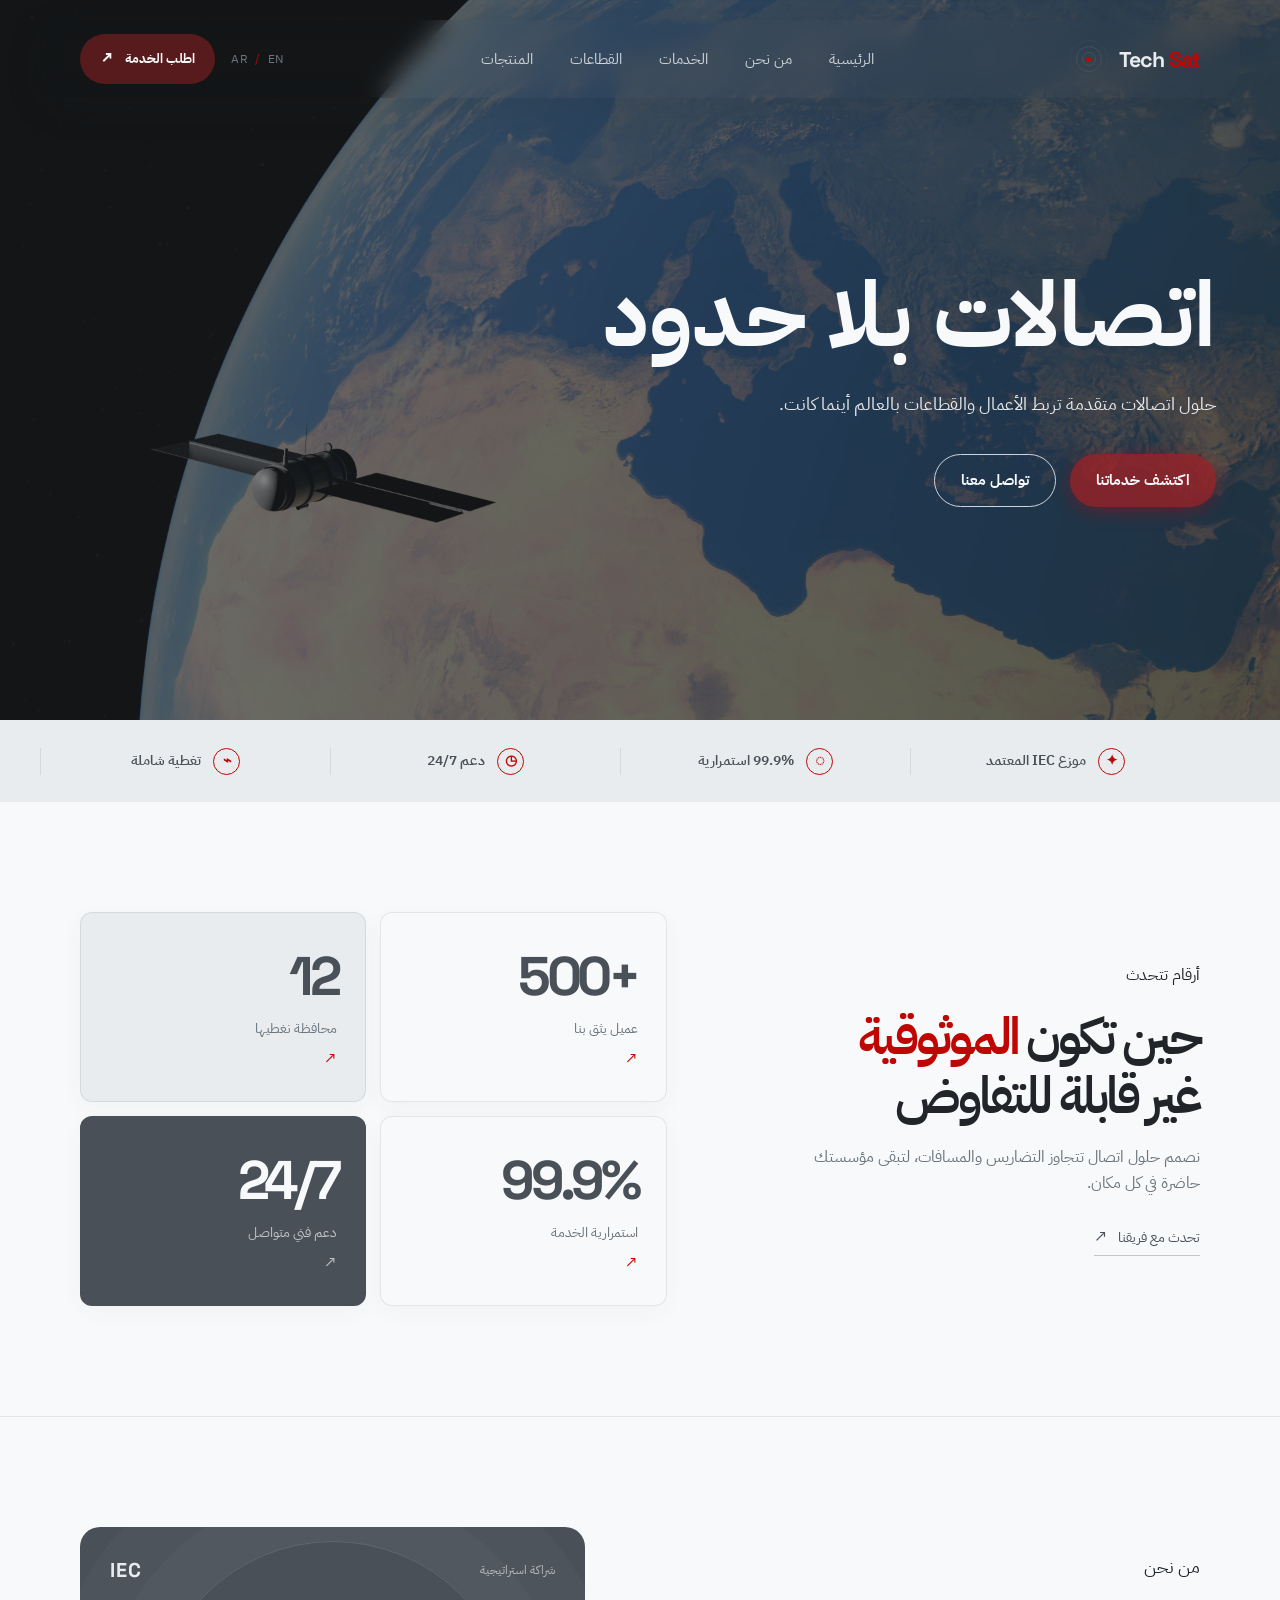
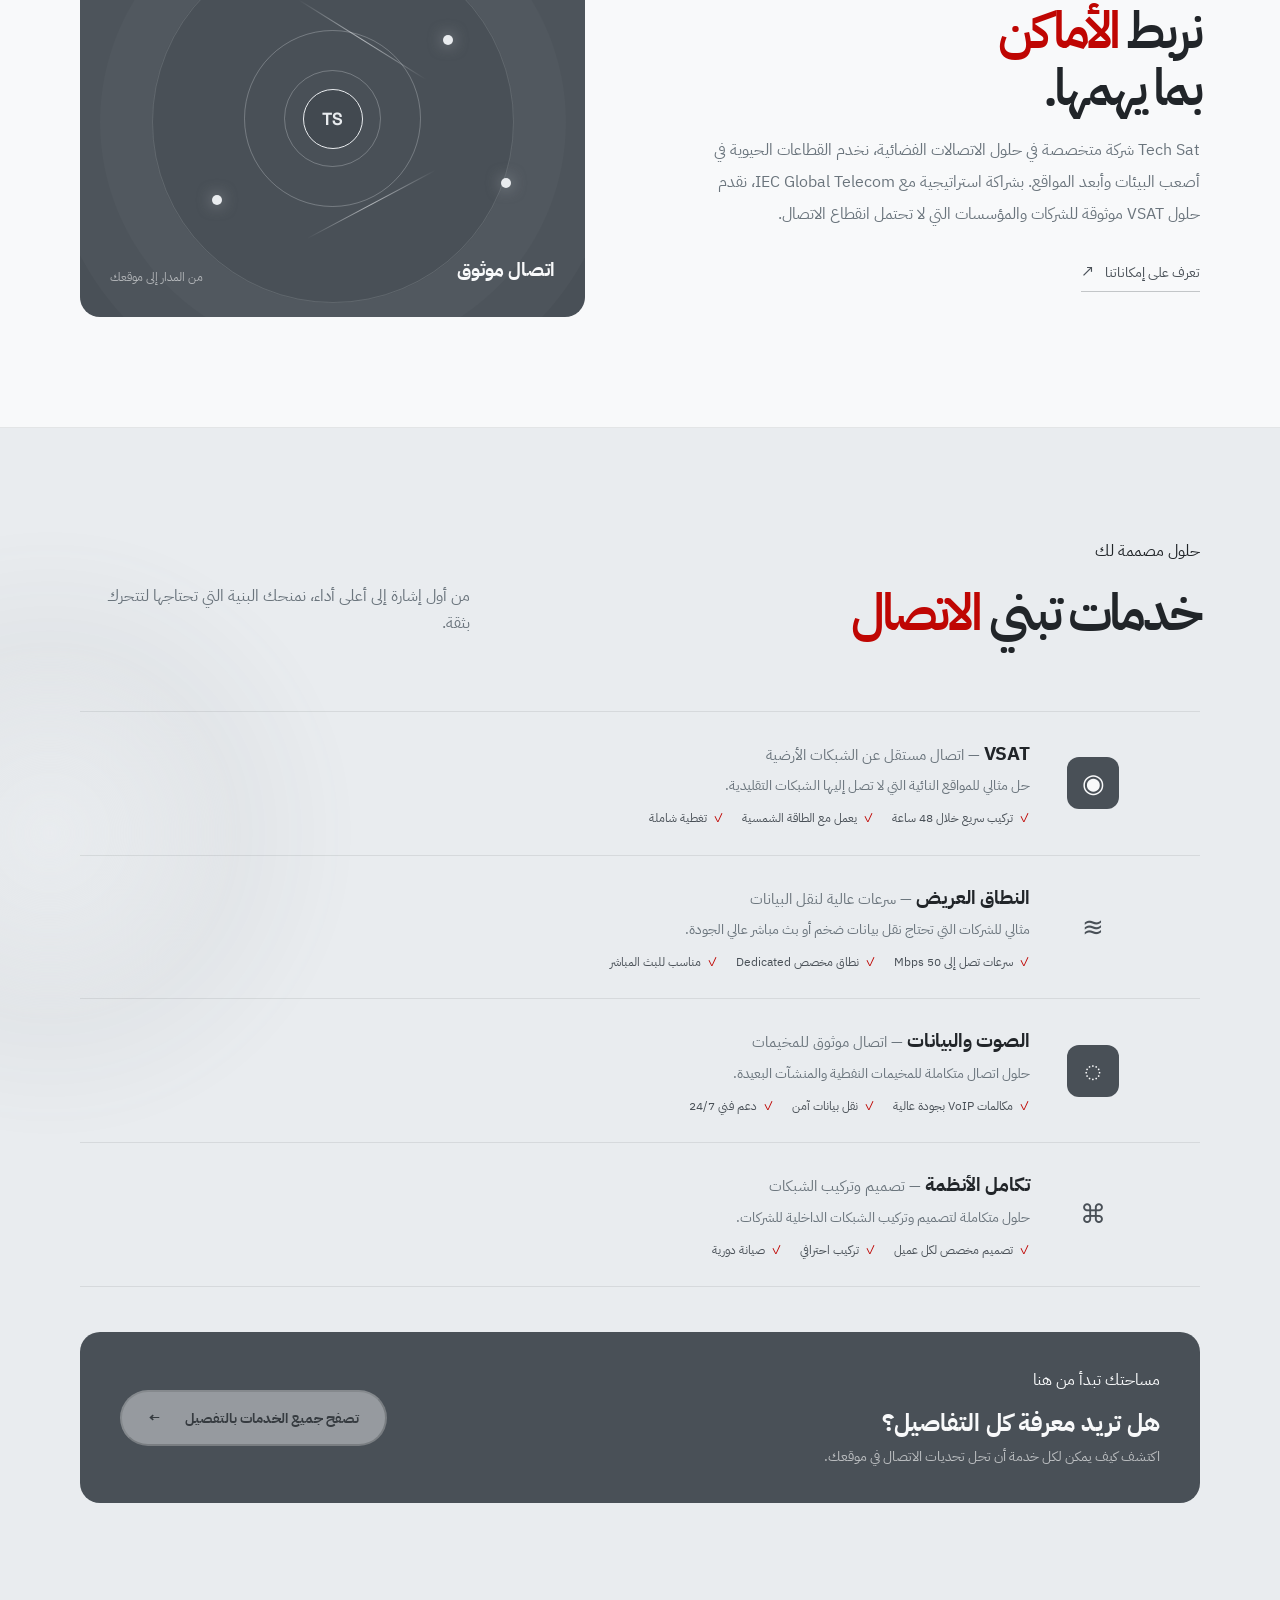
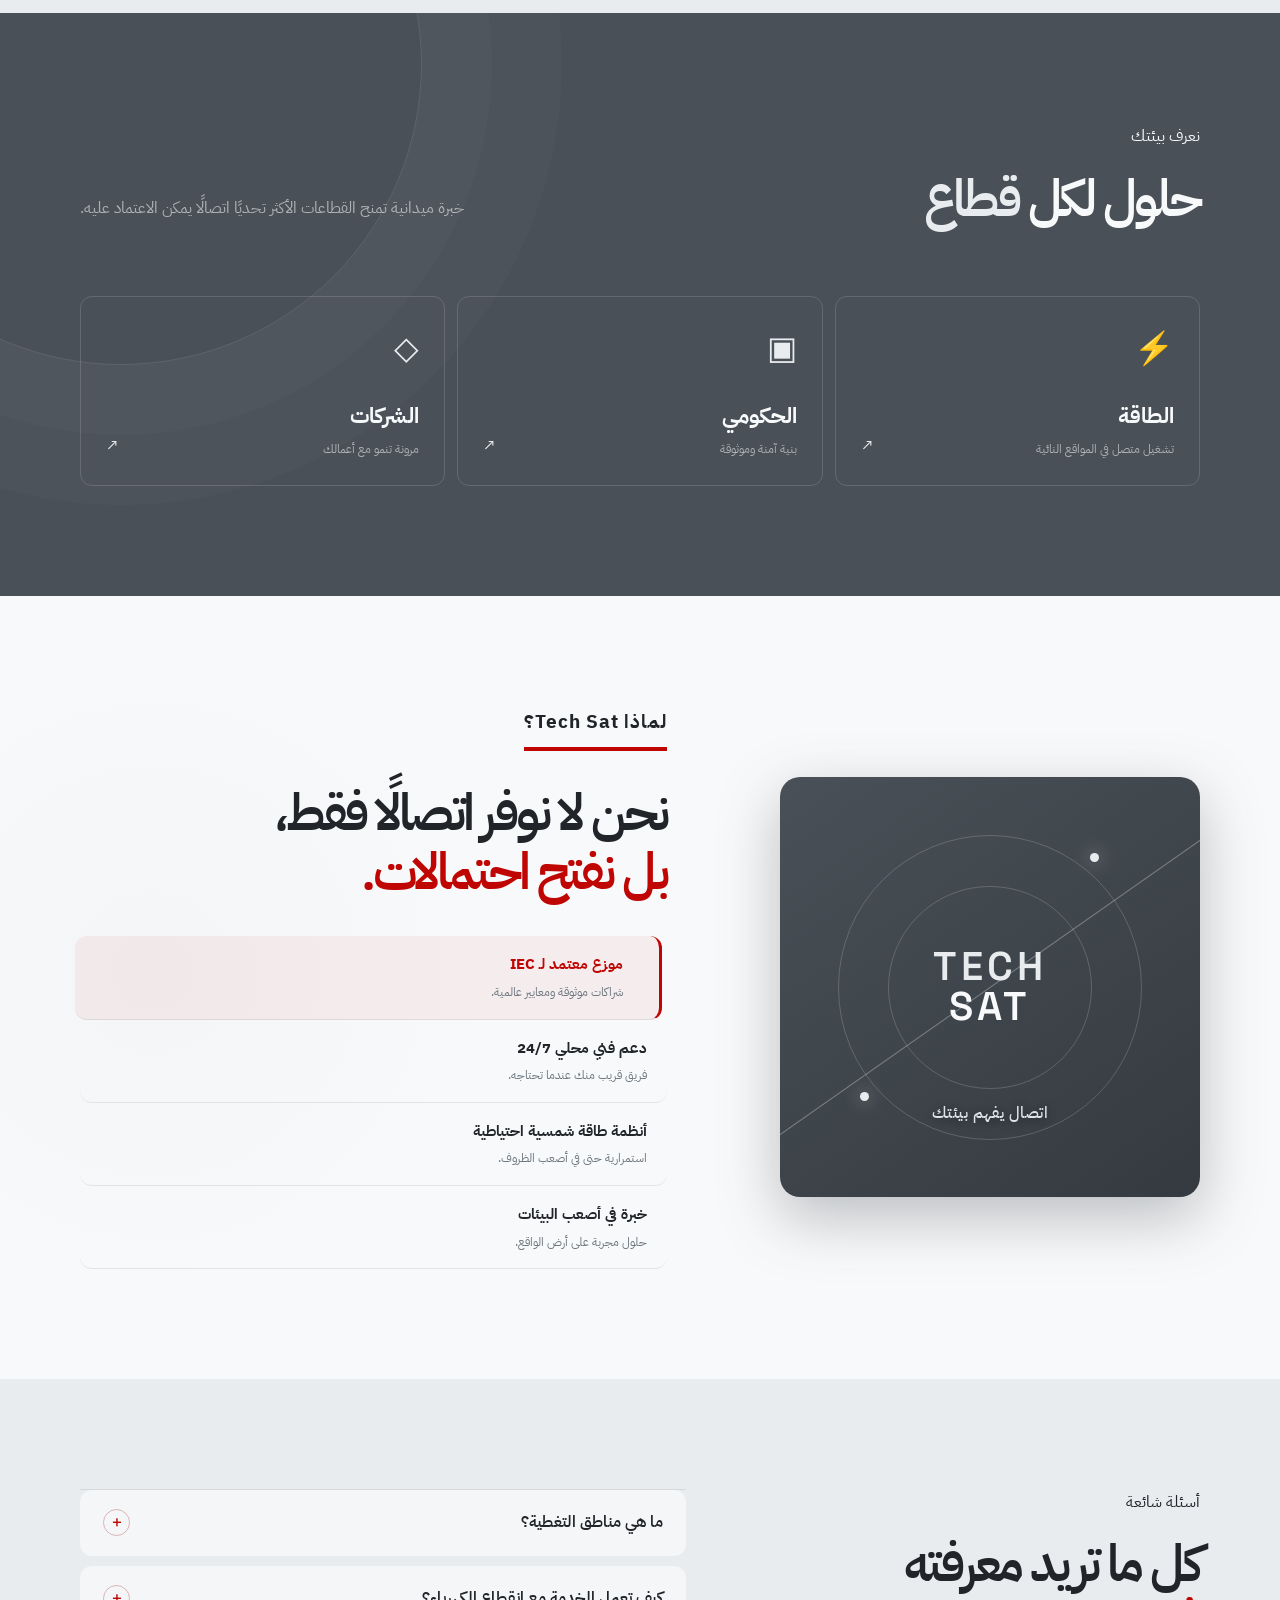
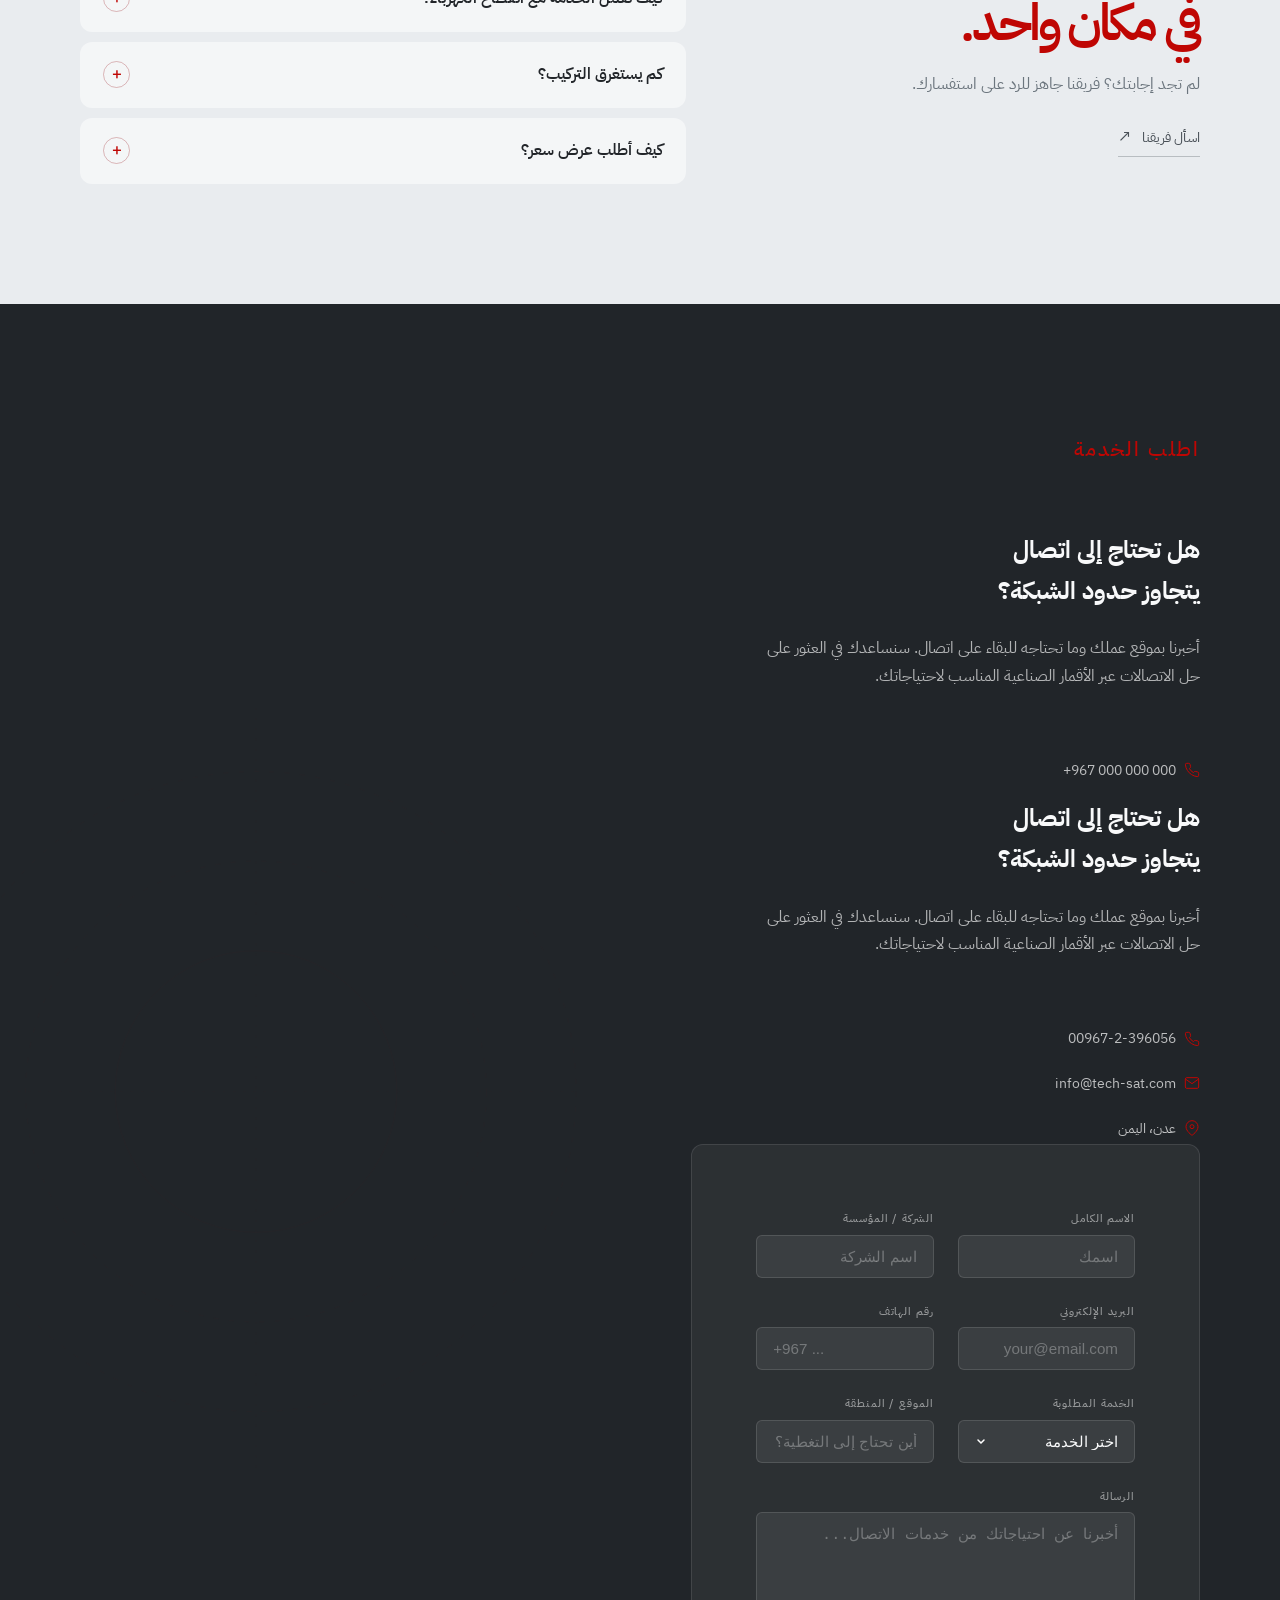
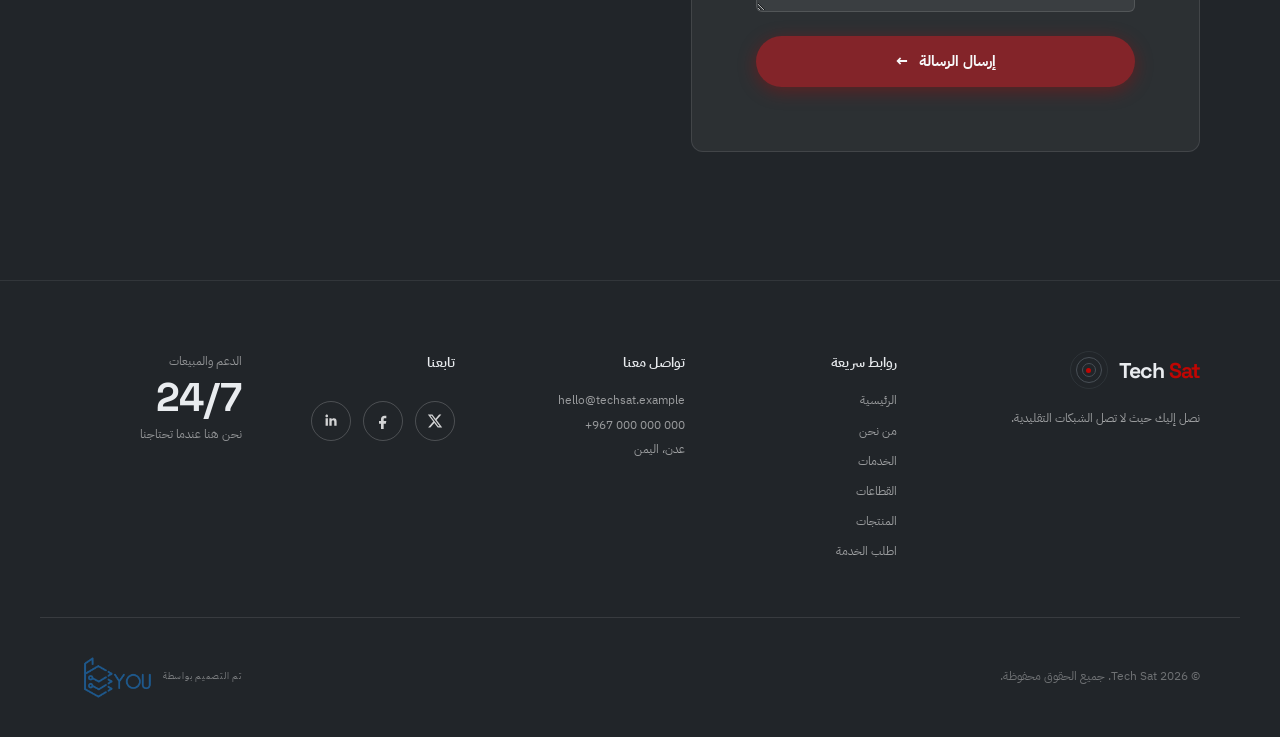
==== index.html @ 28dfdccf "minor edit" ====
<!DOCTYPE html>
<html lang="ar" dir="rtl">

<head>
    <meta charset="UTF-8">
    <meta name="viewport" content="width=device-width, initial-scale=1.0">

    <meta name="description" content="Tech Sat - حلول VSAT والاتصالات الفضائية للقطاعات الحيوية والمواقع النائية.">

    <title>Tech Sat | اتصالات بلا حدود</title>

    <link rel="stylesheet" href="tech-sat.css">
    <link rel="stylesheet" href="header.css">
    <link rel="stylesheet" href="footer.css">
    <link rel="stylesheet" href="tech-sat-responsive.css">
    
</head>

<body>

    <div class="site-grid" aria-hidden="true"></div>

    <!-- ==================== HEADER ==================== -->
    <header class="site-header" id="site-header">
        <nav class="navbar container" aria-label="التنقل الرئيسي">

            <a class="brand" href="#hero" aria-label="Tech Sat - الرئيسية">
                <span class="brand-mark" aria-hidden="true">
                    <span></span>
                    <span></span>
                    <span></span>
                </span>

                <span class="brand-name">
                    Tech <b>Sat</b>
                </span>
            </a>

            <button class="menu-toggle" type="button" aria-label="فتح القائمة" aria-expanded="false"
                aria-controls="main-menu">
                <span></span>
                <span></span>
                <span></span>
            </button>

            <ul class="nav-links" id="main-menu">
                <li>
                    <a class="nav-link active" href="#hero">
                        الرئيسية
                    </a>
                </li>

                <li>
                    <a class="nav-link" href="#about">
                        من نحن
                    </a>
                </li>

<li class="nav-dropdown">
    <button class="nav-link dropdown-toggle">
        الخدمات
    </button>

                    <div class="dropdown-menu">
                        <a href="./services/vsat.html">
                            <div><strong>VSAT</strong></div>
                        </a>
                        <a href="./services/broadband.html">
                            <div><strong>النطاق العريض</strong></div>
                        </a>
                        <a href="./services/voice-data.html">
                            <div><strong>الصوت والبيانات</strong></div>
                        </a>
                        <a href="./services/integration.html">
                            <div><strong>تكامل الأنظمة</strong></div>
                        </a>
                    </div>
                </li>

                <li class="nav-dropdown">
                    <button class="nav-link dropdown-toggle">
                        القطاعات

                    </button>

                    <div class="dropdown-menu">

                        <a href="./industry/energy.html">

                            <div>
                                <strong>الطاقة</strong>

                            </div>
                        </a>

                        <a href="./industry/government.html">

                            <div>
                                <strong>الحكومة</strong>

                            </div>
                        </a>

                        <a href="./industry/corporate.html">

                            <div>
                                <strong>الشركات</strong>

                            </div>
                        </a>

                    </div>

                <li class="nav-dropdown">
                    <button class="nav-link dropdown-toggle">
                        المنتجات

                    </button>

                    <div class="dropdown-menu">

                        <a href=".//Products/PR1.html">

                            <div>
                                <strong>Comtech CDM-625A</strong>

                            </div>
                        </a>

                        <a href=".//Products/PR2.html">

                            <div>
                                <strong>iDirect iQ 200</strong>

                            </div>
                        </a>

                        <a href=".//Products/PR3.html">

                            <div>
                                <strong>Newtec MDM2510</strong>

                            </div>
                        </a>

                    </div>
                </li>

                


            </ul>

            <div class="nav-actions">
                <button class="language-switch" type="button" aria-label="تبديل اللغة">
                    AR <span>/</span> EN
                </button>

                <a class="header-cta" href="#contact">
                    اطلب الخدمة
                    <span aria-hidden="true">↗</span>
                </a>
            </div>

        </nav>
    </header>

    <main>

        <!-- ==================== HERO ==================== -->
        <section class="hero" id="hero">

            <img src="./images/pexels-zelch-30596313.jpg" alt="Tech Sat satellite communication"
                class="hero-background">

            <div class="hero-overlay"></div>

            <div class="hero-content container">
                <div class="hero-copy reveal">

                    <h1>
                        اتصالات بلا حدود
                    </h1>

                    <p>
                        حلول اتصالات متقدمة تربط الأعمال والقطاعات
                        بالعالم أينما كانت.
                    </p>

                    <div class="hero-actions">
                        <a href="#services" class="btn btn-primary">
                            اكتشف خدماتنا
                        </a>

                        <a href="#contact" class="btn btn-secondary">
                            تواصل معنا
                        </a>
                    </div>

            </div>

        </section>

        <!-- ==================== TRUST BAR ==================== -->
        <section class="trust-bar" aria-label="مميزات Tech Sat">
            <div class="container trust-items">

                <div class="trust-track">

                    <div class="trust-item">
                        <span class="trust-icon">✦</span>
                        <span>موزع IEC المعتمد</span>
                    </div>

                    <div class="trust-item">
                        <span class="trust-icon">◌</span>
                        <span>99.9% استمرارية</span>
                    </div>

                    <div class="trust-item">
                        <span class="trust-icon">◷</span>
                        <span>دعم 24/7</span>
                    </div>

                    <div class="trust-item">
                        <span class="trust-icon">⌁</span>
                        <span>تغطية شاملة</span>
                    </div>

                    <!-- Duplicated items for the scrolling track -->
                    <div class="trust-item" aria-hidden="true">
                        <span class="trust-icon">✦</span>
                        <span>موزع IEC المعتمد</span>
                    </div>

                    <div class="trust-item" aria-hidden="true">
                        <span class="trust-icon">◌</span>
                        <span>99.9% استمرارية</span>
                    </div>

                    <div class="trust-item" aria-hidden="true">
                        <span class="trust-icon">◷</span>
                        <span>دعم 24/7</span>
                    </div>

                    <div class="trust-item" aria-hidden="true">
                        <span class="trust-icon">⌁</span>
                        <span>تغطية شاملة</span>
                    </div>

                </div>

            </div>
        </section>

        <!-- ==================== STATS ==================== -->
        <section class="stats-section section-pad">

            <div class="container stats-layout">

                <div class="section-intro reveal">

                    <div class="eyebrow dark">
                        <span class="eyebrow-line"></span>
                        أرقام تتحدث
                    </div>

                    <h2>
                        حين تكون <em>الموثوقية</em><br>
                        غير قابلة للتفاوض
                    </h2>

                    <p>
                        نصمم حلول اتصال تتجاوز التضاريس والمسافات،
                        لتبقى مؤسستك حاضرة في كل مكان.
                    </p>

                    <a class="text-link dark-link" href="#contact">
                        تحدث مع فريقنا
                        <span aria-hidden="true">↗</span>
                    </a>

                </div>

                <div class="stats-grid">

                    <div class="stat-card reveal">
                        <strong class="counter" data-value="500" data-prefix="+">
                            0
                        </strong>

                        <span>عميل يثق بنا</span>
                        <i>↗</i>
                    </div>

                    <div class="stat-card stat-accent reveal">
                        <strong class="counter" data-value="12">
                            0
                        </strong>

                        <span>محافظة نغطيها</span>
                        <i>↗</i>
                    </div>

                    <div class="stat-card reveal">
                        <strong class="counter" data-value="99.9" data-suffix="%">
                            0
                        </strong>

                        <span>استمرارية الخدمة</span>
                        <i>↗</i>
                    </div>

                    <div class="stat-card stat-dark reveal">
                        <strong class="counter" data-value="24" data-suffix="/7">
                            0
                        </strong>

                        <span>دعم فني متواصل</span>
                        <i>↗</i>
                    </div>

                </div>

            </div>

        </section>

        <!-- ==================== ABOUT ==================== -->
        <section class="about-section section-pad" id="about">
            <div class="container about-layout">

                <div class="about-copy reveal">

                    <div class="eyebrow dark">
                        <span class="eyebrow-line"></span>
                        من نحن
                    </div>

                    <h2>
                        نربط <em>الأماكن</em><br>
                        بما يهمها.
                    </h2>

                    <p>
                        Tech Sat شركة متخصصة في حلول الاتصالات الفضائية،
                        نخدم القطاعات الحيوية في أصعب البيئات وأبعد المواقع.
                        بشراكة استراتيجية مع IEC Global Telecom،
                        نقدم حلول VSAT موثوقة للشركات والمؤسسات
                        التي لا تحتمل انقطاع الاتصال.
                    </p>

                    <a class="text-link dark-link" href="#contact">
                        تعرف على إمكاناتنا
                        <span aria-hidden="true">↗</span>
                    </a>

                </div>

                <div class="about-card reveal">

                    <div class="about-card-top">
                        <span class="about-card-label">
                            شراكة استراتيجية
                        </span>

                        <span class="about-card-mark">
                            IEC
                        </span>
                    </div>

                    <div class="about-network">

                        <span class="about-point point-one"></span>
                        <span class="about-point point-two"></span>
                        <span class="about-point point-three"></span>

                        <span class="about-line line-one"></span>
                        <span class="about-line line-two"></span>

                        <div class="about-center">
                            TS
                        </div>

                    </div>

                    <div class="about-card-bottom">
                        <strong>اتصال موثوق</strong>
                        <span>من المدار إلى موقعك</span>
                    </div>

                </div>

            </div>
        </section>

        <!-- ==================== SERVICES ==================== -->
        <section class="services-section section-pad" id="services">
            <div class="container">

                <div class="section-heading reveal">

                    <div>
                        <div class="eyebrow dark">
                            <span class="eyebrow-line"></span>
                            حلول مصممة لك
                        </div>

                        <h2>
                            خدمات تبني <em>الاتصال</em>
                        </h2>
                    </div>

                    <p>
                        من أول إشارة إلى أعلى أداء،
                        نمنحك البنية التي تحتاجها لتتحرك بثقة.
                    </p>

                </div>

                <div class="services-list">

                    <!-- Service 01 -->
                    <a class="service-row reveal" href="./services/vsat.html">
                        <div class="service-number"></div>
                        <div class="service-icon">◉</div>
                        <div class="service-content">
                            <h3>
                                VSAT
                                <span>— اتصال مستقل عن الشبكات الأرضية</span>
                            </h3>
                            <p>حل مثالي للمواقع النائية التي لا تصل إليها الشبكات التقليدية.</p>
                            <ul>
                                <li>تركيب سريع خلال 48 ساعة</li>
                                <li>يعمل مع الطاقة الشمسية</li>
                                <li>تغطية شاملة</li>
                            </ul>
                        </div>
                    </a>

                    <!-- Service 02 -->
                    <a class="service-row reveal" href="./services/broadband.html">
                        <div class="service-number"></div>
                        <div class="service-icon icon-light">≋</div>
                        <div class="service-content">
                            <h3>
                                النطاق العريض
                                <span>— سرعات عالية لنقل البيانات</span>
                            </h3>
                            <p>مثالي للشركات التي تحتاج نقل بيانات ضخم أو بث مباشر عالي الجودة.</p>
                            <ul>
                                <li>سرعات تصل إلى 50 Mbps</li>
                                <li>نطاق مخصص Dedicated</li>
                                <li>مناسب للبث المباشر</li>
                            </ul>
                        </div>
                    </a>

                    <!-- Service 03 -->
                    <a class="service-row reveal" href="./services/voice-data.html">
                        <div class="service-number"></div>
                        <div class="service-icon">◌</div>
                        <div class="service-content">
                            <h3>
                                الصوت والبيانات
                                <span>— اتصال موثوق للمخيمات</span>
                            </h3>
                            <p>حلول اتصال متكاملة للمخيمات النفطية والمنشآت البعيدة.</p>
                            <ul>
                                <li>مكالمات VoIP بجودة عالية</li>
                                <li>نقل بيانات آمن</li>
                                <li>دعم فني 24/7</li>
                            </ul>
                        </div>
                    </a>

                    <!-- Service 04 -->
                    <a class="service-row reveal" href="./services/integration.html">
                        <div class="service-number"></div>
                        <div class="service-icon icon-light">⌘</div>
                        <div class="service-content">
                            <h3>
                                تكامل الأنظمة
                                <span>— تصميم وتركيب الشبكات</span>
                            </h3>
                            <p>حلول متكاملة لتصميم وتركيب الشبكات الداخلية للشركات.</p>
                            <ul>
                                <li>تصميم مخصص لكل عميل</li>
                                <li>تركيب احترافي</li>
                                <li>صيانة دورية</li>
                            </ul>
                        </div>
                    </a>

                </div>

                <div class="services-cta reveal">

                    <div>
                        <span class="eyebrow">
                            مساحتك تبدأ من هنا
                        </span>

                        <h3>
                            هل تريد معرفة كل التفاصيل؟
                        </h3>

                        <p>
                            اكتشف كيف يمكن لكل خدمة أن تحل
                            تحديات الاتصال في موقعك.
                        </p>
                    </div>

                    <button class="button button-light is-disabled" type="button" disabled>
                        تصفح جميع الخدمات بالتفصيل
                        <span>←</span>
                    </button>

                </div>

            </div>
        </section>

        <!-- ==================== INDUSTRIES ==================== -->
        <section class="industries-section section-pad" id="industries">
            <div class="container">

                <div class="section-heading light-heading reveal">

                    <div>
                        <div class="eyebrow">
                            <span class="eyebrow-line"></span>
                            نعرف بيئتك
                        </div>

                        <h2>
                            حلول لكل <em>قطاع</em>
                        </h2>
                    </div>

                    <p>
                        خبرة ميدانية تمنح القطاعات الأكثر تحديًا
                        اتصالًا يمكن الاعتماد عليه.
                    </p>

                </div>

                <div class="industry-grid">

                    <a class="industry-card reveal" href=".//industry/energy.html">
                        <span class="industry-symbol">⚡</span>
                        <strong>الطاقة</strong>
                        <small>تشغيل متصل في المواقع النائية</small>
                        <i>↗</i>
                    </a>

                    <a class="industry-card reveal" href=".//industry/government.html">
                        <span class="industry-symbol">▣</span>
                        <strong>الحكومي</strong>
                        <small>بنية آمنة وموثوقة</small>
                        <i>↗</i>
                    </a>

                    <a class="industry-card reveal" href=".//industry/corporate.html">
                        <span class="industry-symbol">◇</span>
                        <strong>الشركات</strong>
                        <small>مرونة تنمو مع أعمالك</small>
                        <i>↗</i>
                    </a>

                </div>

            </div>
        </section>

        <!-- ==================== WHY TECH SAT ==================== -->
        <section class="why-section section-pad">

            <div class="container why-layout">

                <div class="why-visual reveal">

                    <div class="why-signal"></div>

                    <span class="why-display">
                        TECH<br>
                        <b>SAT</b>
                    </span>

                    <small class="why-display-caption">
                        اتصال يفهم بيئتك
                    </small>

                    <i class="why-orbit-node node-one"></i>
                    <i class="why-orbit-node node-two"></i>

                </div>

                <div class="why-copy reveal">

                    <div class="eyebrow dark why-eyebrow">
                        <span class="eyebrow-line"></span>
                        لماذا Tech Sat؟
                    </div>

                    <h2>
                        نحن لا نوفر اتصالًا فقط،
                        <br>
                        <em>بل نفتح احتمالات.</em>
                    </h2>

                    <div class="why-list">

                        <div class="why-point is-selected" role="button" tabindex="0"
                            data-why-title="IEC Global Telecom" data-why-caption="شراكة ترفع معيار الاعتمادية">
                            <b></b>

                            <p>
                                <strong>موزع معتمد لـ IEC</strong>
                                <span>
                                    شراكات موثوقة ومعايير عالمية.
                                </span>
                            </p>
                        </div>

                        <div class="why-point" role="button" tabindex="0" data-why-title="دعم قريب منك"
                            data-why-caption="فريق جاهز وقت الحاجة">
                            <b></b>

                            <p>
                                <strong>دعم فني محلي 24/7</strong>
                                <span>
                                    فريق قريب منك عندما تحتاجه.
                                </span>
                            </p>
                        </div>

                        <div class="why-point" role="button" tabindex="0" data-why-title="طاقة لا تنقطع"
                            data-why-caption="استمرارية حتى في أصعب الظروف">
                            <b></b>

                            <p>
                                <strong>
                                    أنظمة طاقة شمسية احتياطية
                                </strong>
                                <span>
                                    استمرارية حتى في أصعب الظروف.
                                </span>
                            </p>
                        </div>

                        <div class="why-point" role="button" tabindex="0" data-why-title="خبرة ميدانية"
                            data-why-caption="حلول مجربة على أرض الواقع">
                            <b></b>

                            <p>
                                <strong>
                                    خبرة في أصعب البيئات
                                </strong>
                                <span>
                                    حلول مجربة على أرض الواقع.
                                </span>
                            </p>
                        </div>

                    </div>

                </div>

            </div>

        </section>

        <!-- ==================== FAQ ==================== -->
        <section class="faq-section section-pad" id="faq">
            <div class="container faq-layout">

                <div class="section-intro reveal">

                    <div class="eyebrow dark">
                        <span class="eyebrow-line"></span>
                        أسئلة شائعة
                    </div>

                    <h2>
                        كل ما تريد معرفته<br>
                        <em>في مكان واحد.</em>
                    </h2>

                    <p>
                        لم تجد إجابتك؟
                        فريقنا جاهز للرد على استفسارك.
                    </p>

                    <a class="text-link dark-link" href="#contact">
                        اسأل فريقنا
                        <span>↗</span>
                    </a>

                </div>

                <div class="faq-list reveal">

                    <details open>
                        <summary>
                            ما هي مناطق التغطية؟
                            <span>+</span>
                        </summary>

                        <p>
                            نغطي جميع المناطق النائية والحرجة،
                            مع حلول مصممة حسب طبيعة موقعك واحتياجك.
                        </p>
                    </details>

                    <details>
                        <summary>
                            كيف تعمل الخدمة مع انقطاع الكهرباء؟
                            <span>+</span>
                        </summary>

                        <p>
                            نستخدم أنظمة طاقة شمسية وبطاريات احتياطية
                            لضمان استمرارية الخدمة.
                        </p>
                    </details>

                    <details>
                        <summary>
                            كم يستغرق التركيب؟
                            <span>+</span>
                        </summary>

                        <p>
                            عادة خلال 48 إلى 72 ساعة،
                            حسب طبيعة الموقع ومتطلبات التجهيز.
                        </p>
                    </details>

                    <details>
                        <summary>
                            كيف أطلب عرض سعر؟
                            <span>+</span>
                        </summary>

                        <p>
                            عبر نموذج الاتصال أو بالتواصل المباشر
                            مع فريق المبيعات والدعم.
                        </p>
                    </details>

                </div>

            </div>
        </section>

    </main>

    <!-- CTA -->

<section class="cta-section section" id="contact">
  <div class="container">
    <div class="cta-content">
      <p class="kicker">اطلب الخدمة</p>

      <h2>هل تحتاج إلى اتصال<br>يتجاوز حدود الشبكة؟</h2>

      <p>
        أخبرنا بموقع عملك وما تحتاجه للبقاء على اتصال.
        سنساعدك في العثور على حل الاتصالات عبر الأقمار الصناعية
        المناسب لاحتياجاتك.
      </p>

      <div style="margin-top: var(--space-xl);">
        <div class="footer-contact-item" style="margin-bottom: 0.75rem;">
          <svg viewBox="0 0 24 24">
            <path
              d="M22 16.92v3a2 2 0 01-2.18 2 19.79 19.79 0 01-8.63-3.07 19.5 19.5 0 01-6-6 19.79 19.79 0 01-3.07-8.67A2 2 0 014.11 2h3a2 2 0 012 1.72c.127.96.361 1.903.7 2.81a2 2 0 01-.45 2.11L8.09 9.91a16 16 0 006 6l1.27-1.27a2 2 0 012.11-.45c.907.339 1.85.573 2.81.7A2 2 0 0122 16.92z" />
          </svg>
          <span style="color: rgba(255,255,255,0.7);"> 000 000 000 967+</span>
        </div>

                <h2>هل تحتاج إلى اتصال<br>يتجاوز حدود الشبكة؟</h2>

                <p>
                    أخبرنا بموقع عملك وما تحتاجه للبقاء على اتصال.
                    سنساعدك في العثور على حل الاتصالات عبر الأقمار الصناعية
                    المناسب لاحتياجاتك.
                </p>

                <div style="margin-top: var(--space-xl);">
                    <div class="footer-contact-item" style="margin-bottom: 0.75rem;">
                        <svg viewBox="0 0 24 24">
                            <path
                                d="M22 16.92v3a2 2 0 01-2.18 2 19.79 19.79 0 01-8.63-3.07 19.5 19.5 0 01-6-6 19.79 19.79 0 01-3.07-8.67A2 2 0 014.11 2h3a2 2 0 012 1.72c.127.96.361 1.903.7 2.81a2 2 0 01-.45 2.11L8.09 9.91a16 16 0 006 6l1.27-1.27a2 2 0 012.11-.45c.907.339 1.85.573 2.81.7A2 2 0 0122 16.92z" />
                        </svg>
                        <span style="color: rgba(255,255,255,0.7);">00967-2-396056</span>
                    </div>

                    <div class="footer-contact-item" style="margin-bottom: 0.75rem;">
                        <svg viewBox="0 0 24 24">
                            <path d="M4 4h16c1.1 0 2 .9 2 2v12c0 1.1-.9 2-2 2H4c-1.1 0-2-.9-2-2V6c0-1.1.9-2 2-2z" />
                            <polyline points="22,6 12,13 2,6" />
                        </svg>
                        <span style="color: rgba(255,255,255,0.7);">info@tech-sat.com</span>
                    </div>

                    <div class="footer-contact-item">
                        <svg viewBox="0 0 24 24">
                            <path d="M21 10c0 7-9 13-9 13s-9-6-9-13a9 9 0 0118 0z" />
                            <circle cx="12" cy="10" r="3" />
                        </svg>
                        <span style="color: rgba(255,255,255,0.7);">عدن، اليمن</span>
                    </div>
                </div>
            </div>

            <div class="contact-form reveal">
                <form id="contactForm" action="#" method="POST" novalidate>
                    <div class="form-grid">

                        <div class="form-group">
                            <label for="contact-name">الاسم الكامل</label>
                            <input type="text" id="contact-name" name="name" placeholder="اسمك" required>
                        </div>

                        <div class="form-group">
                            <label for="contact-company">الشركة / المؤسسة</label>
                            <input type="text" id="contact-company" name="company" placeholder="اسم الشركة">
                        </div>

                        <div class="form-group">
                            <label for="contact-email">البريد الإلكتروني</label>
                            <input type="email" id="contact-email" name="email" placeholder="your@email.com" required>
                        </div>

                        <div class="form-group">
                            <label for="contact-phone">رقم الهاتف</label>
                            <input type="tel" id="contact-phone" name="phone" placeholder="+967 ...">
                        </div>

                        <div class="form-group">
                            <label for="contact-service">الخدمة المطلوبة</label>
                            <select id="contact-service" name="service">
                                <option value="" disabled selected>اختر الخدمة</option>
                                <option value="vsat">إنترنت VSAT عريض النطاق</option>
                                <option value="bgan">BGAN / محطة طرفية محمولة</option>
                                <option value="voice">اتصالات صوتية / هاتف عبر الأقمار الصناعية</option>
                                <option value="tracking">التتبع والبيانات / إنترنت الأشياء (IoT)</option>
                                <option value="remote">الاتصال بالمناطق النائية</option>
                                <option value="other">أخرى / لست متأكدًا</option>
                            </select>
                        </div>

                        <div class="form-group">
                            <label for="contact-location">الموقع / المنطقة</label>
                            <input type="text" id="contact-location" name="location"
                                placeholder="أين تحتاج إلى التغطية؟">
                        </div>

                        <div class="form-group full-width">
                            <label for="contact-message">الرسالة</label>
                            <textarea id="contact-message" name="message" rows="4"
                                placeholder="أخبرنا عن احتياجاتك من خدمات الاتصال..."></textarea>
                        </div>

                        <!-- حقل مخفي لمكافحة الرسائل المزعجة -->
                        <div class="form-honey" aria-hidden="true">
                            <label for="contact-website">الموقع الإلكتروني</label>
                            <input type="text" id="contact-website" name="website" tabindex="-1" autocomplete="off">
                        </div>

                    </div>

                    <div class="form-submit">
                        <button type="submit" class="btn btn-primary">
                            إرسال الرسالة <span>←</span>
                        </button>
                    </div>
                </form>
            </div>
        </div>

        <!-- زخرفة الخلفية -->
        <svg class="cta-bg-decoration" viewBox="0 0 600 800" xmlns="http://www.w3.org/2000/svg" aria-hidden="true">

            <circle cx="300" cy="400" r="250" fill="none" stroke="#BF0603" stroke-width="0.5" stroke-dasharray="4 8" />

            <circle cx="300" cy="400" r="180" fill="none" stroke="#BF0603" stroke-width="0.5" stroke-dasharray="4 8" />

            <circle cx="300" cy="400" r="110" fill="none" stroke="#BF0603" stroke-width="0.5" />

            <line x1="300" y1="100" x2="300" y2="700" stroke="#BF0603" stroke-width="0.3" stroke-dasharray="2 6" />

            <line x1="50" y1="400" x2="550" y2="400" stroke="#BF0603" stroke-width="0.3" stroke-dasharray="2 6" />
        </svg>
    </section>

    <!--FOOTER-->
    <footer class="site-footer">

        <div class="container footer-grid">

            <div class="footer-brand">

                <a class="brand" href="../index.html">

                    <span class="brand-mark" aria-hidden="true">
                        <span></span>
                        <span></span>
                        <span></span>
                    </span>

                    <span class="brand-name">
                        Tech <b>Sat</b>
                    </span>

                </a>

                <p>
                    نصل إليك حيث لا تصل الشبكات التقليدية.
                </p>

            </div>

            <div>
                <h3>روابط سريعة</h3>

                <ul>
                    <li>
                        <a href="index.html#hero">الرئيسية</a>
                    </li>
                    <li>
                        <a href="index.html#about">من نحن</a>
                    </li>
                    <li>
                        <a href="index.html#services">الخدمات</a>
                    </li>
                    <li>
                        <a href="index.html#industries">القطاعات</a>
                    </li>
                    <li>
                        <a href="index.html#products">المنتجات</a>
                    </li>
                    <li>
                        <a href="index.html#contact">اطلب الخدمة</a>
                    </li>
                </ul>
            </div>

            <div>
                <h3>تواصل معنا</h3>

                <p>hello@techsat.example</p>

                <p dir="ltr">
                    +967 000 000 000
                </p>

                <p>
                   عدن، اليمن
                </p>
            </div>

             <!-- Social Media -->
                <div class="soical-icons">

                    <h3>
                        تابعنا
                    </h3>

                    <div class="social-icons">
                            <a href="#" class="social-icon">
                                <svg viewBox="0 0 24 24" aria-hidden="true">
                                     <path d="M18.244 2.25h3.308l-7.227 8.26 8.502 11.24h-6.657l-5.214-6.817-5.964 6.817H1.684l7.73-8.835L1.254 2.25H8.08l4.713 6.231L18.244 2.25Zm-1.161 17.52h1.833L7.084 4.126H5.117L17.083 19.77Z"/>
                                 </svg>
                            </a>

                            <a href="https://www.facebook.com/profile.php?id=100064730084237" class="social-icon">
                                <svg viewBox="0 0 24 24" aria-hidden="true">
                                    <path d="M14 8h3V4h-3c-2.8 0-5 2.2-5 5v3H6v4h3v8h4v-8h3.2l.8-4H13V9c0-.6.4-1 1-1Z"/>
                                 </svg>
                            
                            </a>

                        
                            <a href="https://www.linkedin.com" class="social-icon" target="_blank" rel="noopener noreferrer" aria-label="LinkedIn">
                                <svg viewBox="0 0 640 640" aria-hidden="true">
                                    <path d="M196.3 512L103.4 512L103.4 212.9L196.3 212.9L196.3 512zM149.8 172.1C120.1 172.1 96 147.5 96 117.8C96 103.5 101.7 89.9 111.8 79.8C121.9 69.7 135.6 64 149.8 64C164 64 177.7 69.7 187.8 79.8C197.9 89.9 203.6 103.6 203.6 117.8C203.6 147.5 179.5 172.1 149.8 172.1zM543.9 512L451.2 512L451.2 366.4C451.2 331.7 450.5 287.2 402.9 287.2C354.6 287.2 347.2 324.9 347.2 363.9L347.2 512L254.4 512L254.4 212.9L343.5 212.9L343.5 253.7L344.8 253.7C357.2 230.2 387.5 205.4 432.7 205.4C526.7 205.4 544 267.3 544 347.7L544 512L543.9 512z"/>
                                </svg>
                            </a>
                    </div>
                </div>

            <div class="footer-support">
                <span>الدعم والمبيعات</span>
                <strong>24/7</strong>
                <small>نحن هنا عندما تحتاجنا</small>
            </div>

        </div>

        <div class="container footer-bottom">

            <span>
                © 2026 Tech Sat. جميع الحقوق محفوظة.
            </span>

        <a href="https://www.facebook.com/youtechnology/" class="designed-by" target="_blank" rel="noopener noreferrer" aria-label="تم التصميم بواسطة يو لتقنية المعلومات">
        <span>تم التصميم بواسطة</span>
        <img src="../images/you-logo.png" alt="يو لتقنية المعلومات"> </a>
    </div>

    </footer>


    <!-- ==================== UI ELEMENTS ==================== -->

    <div class="site-toast" role="status" aria-live="polite"></div>

    <button class="back-to-top" type="button" aria-label="العودة إلى أعلى الصفحة">
        ↑
    </button>

    <!-- ==================== JAVASCRIPT ==================== -->
    <script src="tech-sat.js"></script>
    <script src="header.js"></script>

</body>

</html>
---- tech-sat.css ----
@import url('https://fonts.googleapis.com/css2?family=IBM+Plex+Sans+Arabic:wght@400;500;600;700&family=Space+Grotesk:wght@500;600;700&display=swap');


:root {
  --ink: rgb(33, 37, 41);
  --deep: #343a40;
  --forest: #495057;
  --green: #BF0603;
  --mint: #e9ecef;
  --paper: #f8f9fa;
  --cream: #e9ecef;
  --cream-soft: #e9ecef;
  --white: #f8f9fa;
  --line: rgba(73, 80, 87, 0.12);
  --muted: rgb(107, 117, 125);
  --light: #ced4da;
  --shadow: 0 20px 60px rgba(73, 80, 87, 0.351);
  --soft: 0 8px 28px rgba(73, 80, 87, 0.08);
  --signal: #BF0603;
  --signal-dark: #8D0801;
  --signal-light: rgba(191, 6, 3, 0.08);
  --signal-glow: rgba(191, 6, 3, 0.15);
  --radius-s: 12px;
  --radius-md: 18px;
  --radius-lg: 28px;
  --radius-pill: 999px;
  --display: 'Space Grotesk', 'IBM Plex Sans Arabic', sans-serif;
  --body: 'IBM Plex Sans Arabic', sans-serif;

  --space-xs: clamp(0.25rem, 0.5vw, 0.5rem);
  --space-sm: clamp(0.5rem, 1vw, 1rem);
  --space-md: clamp(1rem, 2vw, 1.5rem);
  --space-lg: clamp(1.5rem, 3vw, 2.5rem);
  --space-xl: clamp(2.5rem, 5vw, 4rem);
  --space-2xl: clamp(4rem, 8vw, 7rem);
  --space-3xl: clamp(5rem, 10vw, 9rem);

  --ease-out: cubic-bezier(0.22, 1, 0.36, 1);
  --ease-in-out: cubic-bezier(0.65, 0, 0.35, 1);
  --duration-fast: 200ms;
  --duration-base: 400ms;
  --duration-slow: 800ms;

  --max-width: 1200px;
  --nav-height: 72px;

  --radius-sm: 6px;
  --radius-md: 12px;
  --radius-lg: 20px;
}

* {
  box-sizing: border-box;
  margin: 0;
  padding: 0;
}

html {
  scroll-behavior: smooth;
}

body {
  background: var(--paper);
  color: var(--ink);
  font-family: var(--body);
  line-height: 1.7;
  overflow-x: hidden;
}

a {
  color: inherit;
  text-decoration: none;
}

button,
a {
  -webkit-tap-highlight-color: transparent;
}

button {
  font: inherit;
}


.container {
  width: 100%;
  max-width: var(--max-width);
  margin: 0 auto;
  padding: 0 clamp(1.25rem, 4vw, 2.5rem);
}

.section {
  padding: var(--space-3xl) 0;
  position: relative;
}

.section--tinted {
  background-color: var(--paper-panel);
}

.section-header {
  margin-bottom: var(--space-2xl);
}

.section-header p {
  margin-top: var(--space-md);
}

.label {
  font-family: var(--display);
  font-size: 0.75rem;
  font-weight: 500;
  letter-spacing: 0.08em;
  text-transform: uppercase;
  color: var(--ink-light);
}

.label--signal {
  color: var(--signal);
}

.kicker {
  font-family: var(--display);
  font-size: 1.25rem;
  font-weight: 500;
  letter-spacing: 0.1em;
  text-transform: uppercase;
  color: var(--signal);
  margin-bottom: var(--space-md);
  display: flex;
  align-items: center;
  gap: 0.75rem;
}

/* SITE GRID */

.site-grid {
  position: fixed;
  inset: 0;
  z-index: -2;
  pointer-events: none;
  opacity: 0.22;
  background-image:
    linear-gradient(
      rgba(73, 80, 87, 0.05) 1px,
      transparent 1px
    ),
    linear-gradient(
      90deg,
      rgba(73, 80, 87, 0.05) 1px,
      transparent 1px
    );
  background-size: 58px 58px;
  mask-image: linear-gradient(
    to bottom,
    #000 0%,
    transparent 78%
  );
}

/* HEADER */



/* =========================
   FULL IMAGE HERO
========================= */

.hero {
    position: relative;
    width: 100%;
    min-height: 720px;
    display: flex;
    align-items: center;
    overflow: hidden;
    isolation: isolate;
}

/* Full hero image */
.hero-background {
    position: absolute;
    inset: 0;
    width: 100%;
    height: 100%;
    object-fit: cover;
    z-index: -2;
}

/* Dark layer over image */
.hero-overlay {
    position: absolute;
    inset: 0;

    background: rgba(33, 37, 41, 0.58);

    z-index: -1;
}

/* Content */
.hero-content {
    position: relative;
    z-index: 2;

    width: 100%;
    max-width: 1200px;

    margin: 0 auto;
    padding: 120px 24px 80px;
}

/* Text */
.hero-copy {
    width: 100%;
    max-width: 700px;

    margin-right: 0;
    margin-left: auto;

    text-align: right;

    color: var(--white);
}

.hero-copy h1 {
    color: var(--white);

    font-size: clamp(3rem, 7vw, 6rem);
    line-height: 1.05;

    margin: 16px 0 24px;
}

.hero-copy p {
    max-width: 600px;

    color: rgba(248, 249, 250, 0.9);

    font-size: 1.15rem;
    line-height: 1.9;
}

.hero-actions {
    display: flex;
    gap: 14px;
    margin-top: 32px;
}

.button {
  display: inline-flex;
  align-items: center;
  justify-content: center;
  gap: 24px;
  border-radius: var(--radius-pill);
  padding: 14px 26px;
  font-weight: 700;
  font-size: 0.9rem;
  transition:
    transform 0.25s,
    box-shadow 0.25s,
    background 0.25s;
}

.button:hover {
  transform: translateY(-3px);
  box-shadow: var(--soft);
}

.button-primary {
  background: var(--forest);
  color: var(--white);
}

.button-primary:hover {
  background: var(--green);
}

.button-light {
  background: var(--cream);
  color: var(--ink);
}

.text-link {
  display: inline-flex;
  gap: 10px;
  align-items: center;
  color: var(--green);
  font-size: 0.9rem;
  border-bottom: 1px solid rgba(155, 34, 38, 0.3);
  padding-bottom: 4px;
}

.text-link span {
  font-size: 1.05rem;
}

.dark-link {
  color: var(--forest);
  border-color: rgba(73, 80, 87, 0.3);
}

/* HERO VISUAL */

.hero-visual {
  width: min(440px, 100%);
  aspect-ratio: 1;
  justify-self: end;
  position: relative;
  display: grid;
  place-items: center;
}
.hero-image {
    width: 100%;
    max-width: 600px;
    height: auto;
    display: block;
    object-fit: cover;
}



.live-dot {
  width: 6px;
  height: 6px;
  display: inline-block;
  margin-left: 7px;
  background: var(--green);
  border-radius: 50%;
  box-shadow: 0 0 10px rgba(155, 34, 38, 0.5);
}

.hero-bottom {
  display: flex;
  justify-content: space-between;
  align-items: center;
  color: var(--muted);
  border-top: 1px solid var(--line);
  padding-top: 18px;
  font-size: 0.78rem;
}

.scroll-cue i {
  font-style: normal;
  color: var(--green);
  font-size: 1.2rem;
  margin-right: 8px;
}

/* TRUST BAR */

.trust-bar {
  background: var(--cream);
  color: var(--forest);
}

.trust-items {
  min-height: 82px;
  display: grid;
  grid-template-columns: repeat(4, 1fr);
  align-items: center;
  overflow: hidden;
}

.trust-track {
  width: max-content;
  min-height: 82px;
  display: flex;
  align-items: center;
  animation: trustMarquee 24s linear infinite;
}

.trust-track:hover,
.trust-track:focus-within {
  animation-play-state: paused;
}

.trust-item {
  flex: 0 0 clamp(190px, 25vw, 290px);
  display: flex;
  justify-content: center;
  align-items: center;
  gap: 12px;
  border-left: 1px solid rgba(73, 80, 87, 0.12);
  font-size: 0.86rem;
  font-weight: 600;
}

.trust-item:last-child {
  border-left: 0;
}

.trust-icon {
  display: grid;
  place-items: center;
  width: 27px;
  height: 27px;
  border: 1px solid var(--green);
  border-radius: 50%;
  color: var(--green);
}

/* SECTIONS */

.section-pad {
  padding: 110px 0;
}

.stats-section,
.why-section,
.faq-section {
  background: var(--paper);
}

.stats-layout {
  display: grid;
  grid-template-columns: 0.85fr 1.15fr;
  gap: 100px;
  align-items: center;
}

.section-intro h2,
.section-heading h2,
.why-copy h2,
.faq-layout h2 {
  margin: 18px 0;
  font: 600 clamp(2.1rem, 4vw, 3.8rem) / 1.16 var(--body);
  letter-spacing: -0.06em;
}
.section-intro em,
.section-heading em,
.why-copy em,
.faq-layout em{
  font-style: normal;
  color: var(--green);
}
.section-intro p,
.section-heading > p {
  max-width: 390px;
  color: var(--muted);
  font-size: 0.98rem;
}

.section-intro .text-link {
  margin-top: 26px;
}

/* STATS */

.stats-grid {
  display: grid;
  grid-template-columns: repeat(2, 1fr);
  gap: 14px;
}

.stat-card {
  min-height: 190px;
  padding: 28px;
  display: flex;
  flex-direction: column;
  justify-content: space-between;
  color: var(--forest);
  background: var(--white);
  border: 1px solid var(--line);
  border-radius: var(--radius-md);
  box-shadow: 0 6px 22px rgba(73, 80, 87, 0.04);
  transition:
    transform 0.3s,
    box-shadow 0.3s;
}

.stat-card:hover {
  transform: translateY(-6px);
  box-shadow: var(--shadow);
  transition:
    transform 0.60s,
    box-shadow 0.3s;
}

.stat-card strong {
  font: 700 3.4rem var(--display);
  letter-spacing: -0.08em;
}

.stat-card span {
  color: var(--muted);
  font-size: 0.86rem;
}

.stat-card i {
  align-self: flex-start;
  font-style: normal;
  color: var(--green);
}

.stat-accent {
  background: var(--cream);
}

.stat-dark {
  color: var(--white);
  background: var(--forest);
}

.stat-dark span,
.stat-dark i {
  color: rgba(255, 255, 255, 0.65);
}

.stat-card .counter {
  min-width: 2.8ch;
}

/* ABOUT */

.about-section {
  background: var(--white);
  border-top: 1px solid var(--line);
  border-bottom: 1px solid var(--line);
}

.about-layout {
  display: grid;
  grid-template-columns: 1fr 1fr;
  gap: 110px;
  align-items: center;
}

.about-copy {
  max-width: 560px;
}

.about-copy h2 {
  margin: 18px 0;
  font: 600 clamp(2.2rem, 4vw, 4rem) / 1.12 var(--body);
  letter-spacing: -0.07em;
}

.about-copy .eyebrow {
  font-size: 1.15rem;
  color: var(--ink);
}

.about-copy h2 em {
  color: var(--green);
  font-style: normal;
}

.about-copy p {
  max-width: 540px;
  color: var(--muted);
  font-size: 1rem;
  line-height: 2;
}

.about-copy .text-link {
  margin-top: 28px;
}

.about-card {
  min-height: 390px;
  padding: 30px;
  display: flex;
  flex-direction: column;
  justify-content: space-between;
  color: var(--white);
  background: var(--forest);
  border-radius: var(--radius-lg);
  position: relative;
  overflow: hidden;
}

.about-card::before {
  content: '';
  position: absolute;
  width: 360px;
  height: 360px;
  border: 1px solid rgba(233, 236, 239, 0.14);
  border-radius: 50%;
  top: 50%;
  left: 50%;
  transform: translate(-50%, -50%);
  box-shadow:
    0 0 0 52px rgba(233, 236, 239, 0.025),
    0 0 0 105px rgba(233, 236, 239, 0.025);
}

.about-card-top,
.about-card-bottom {
  display: flex;
  justify-content: space-between;
  align-items: center;
  position: relative;
  z-index: 1;
}

.about-card-label {
  color: rgba(255, 255, 255, 0.6);
  font-size: 0.78rem;
}

.about-card-mark {
  color: var(--cream);
  font: 700 1.25rem var(--display);
  letter-spacing: 0.04em;
}

.about-network {
  min-height: 210px;
  position: relative;
  display: grid;
  place-items: center;
  z-index: 1;
}

.about-network::before,
.about-network::after {
  content: '';
  position: absolute;
  border: 1px solid rgba(233, 236, 239, 0.28);
  border-radius: 50%;
}

.about-network::before {
  width: 175px;
  height: 175px;
}

.about-network::after {
  width: 95px;
  height: 95px;
}

.about-center {
  width: 60px;
  height: 60px;
  display: grid;
  place-items: center;
  border: 1px solid var(--cream);
  border-radius: 50%;
  color: var(--cream);
  font: 700 1.1rem var(--display);
  background: rgba(52, 58, 64, 0.3);
  z-index: 2;
}

.about-point {
  position: absolute;
  width: 10px;
  height: 10px;
  border-radius: 50%;
  background: var(--cream);
  box-shadow: 0 0 15px rgba(233, 236, 239, 0.5);
  z-index: 2;
}

.point-one {
  top: 10%;
  right: 23%;
}

.point-two {
  bottom: 17%;
  right: 10%;
}

.point-three {
  bottom: 9%;
  left: 23%;
}

.about-line {
  position: absolute;
  height: 1px;
  background: linear-gradient(
    90deg,
    transparent,
    var(--cream),
    transparent
  );
  opacity: 0.65;
  transform-origin: right center;
  z-index: 1;
}

.line-one {
  width: 150px;
  top: 31%;
  right: 29%;
  transform: rotate(32deg);
}

.line-two {
  width: 145px;
  bottom: 25%;
  right: 27%;
  transform: rotate(-28deg);
}

.about-card-bottom {
  align-items: end;
}

.about-card-bottom strong {
  font-size: 1.2rem;
}

.about-card-bottom span {
  color: rgba(255, 255, 255, 0.55);
  font-size: 0.75rem;
}

/* SERVICES */

.services-section {
  background: var(--cream-soft);
  position: relative;
  isolation: isolate;
  overflow: hidden;
}

.services-section::before {
  content: '';
  position: absolute;
  width: 620px;
  height: 620px;
  top: 8%;
  left: -260px;
  border-radius: 50%;
  background: radial-gradient(
    circle,
    rgba(233, 236, 239, 0.5),
    rgba(73, 80, 87, 0.04) 42%,
    transparent 70%
  );
  filter: blur(4px);
  animation: ambientDrift 12s ease-in-out infinite alternate;
  pointer-events: none;
}

.services-section > .container {
  position: relative;
  z-index: 1;
}

.section-heading {
  display: flex;
  justify-content: space-between;
  align-items: end;
  gap: 30px;
  margin-bottom: 50px;
}

.section-heading > p {
  margin-bottom: 24px;
}

.services-list {
  border-top: 1px solid var(--line);
}

.service-row {
  --pointer-x: 50%;
  --pointer-y: 50%;

  display: grid;
  grid-template-columns: 58px 66px 1fr;
  align-items: center;
  gap: 23px;
  padding: 26px 0;
  border-bottom: 1px solid var(--line);
  position: relative;
  overflow: hidden;
  background: transparent;
  cursor: pointer;
  text-decoration: none;
  color: inherit;
  transition:
    transform 0.35s ease,
    box-shadow 0.35s ease,
    padding 0.35s ease;
}

.service-row::before {
  content: '';
  position: absolute;
  inset: 10px auto 10px 0;
  width: 3px;
  border-radius: 3px;
  background: var(--green);
  transform: scaleY(0);
  transform-origin: center;
  transition: transform 0.35s ease;
  z-index: 1;
}

.service-row::after {
  content: '';
  position: absolute;
  width: 180px;
  height: 180px;
  left: var(--pointer-x);
  top: var(--pointer-y);
  transform: translate(-50%, -50%);
  border-radius: 50%;
  background: radial-gradient(
    circle,
    rgba(233, 236, 239, 0.5),
    transparent 68%
  );
  opacity: 0;
  pointer-events: none;
  transition: opacity 0.3s;
}

.service-row:hover {
  padding-inline: 0;
  background: transparent;
  transform: translateY(-5px);
  box-shadow: 0 12px 25px rgba(73, 80, 87, 0.08);
}

.service-row:hover::after {
  opacity: 1;
}

.service-row:hover::before {
  transform: scaleY(1);
}

.service-row > * {
  position: relative;
  z-index: 1;
}

.service-row:hover .service-icon {
  transform: scale(1.08);
  box-shadow: 0 8px 20px rgba(73, 80, 87, 0.18);
}

.service-number {
  color: var(--green);
  font: 600 0.8rem var(--display);
}

.service-icon {
  width: 52px;
  height: 52px;
  display: grid;
  place-items: center;
  color: var(--white);
  background: var(--forest);
  border-radius: var(--radius-s);
  font-size: 1.65rem;
  transition:
    transform 0.35s ease,
    box-shadow 0.35s ease,
    background 0.25s,
    color 0.25s;
}

.service-icon.icon-light {
  color: var(--forest);
  background: var(--cream);
}

.service-content h3 {
  font-size: 1.2rem;
  color: var(--ink);
}

.service-content h3 span {
  color: var(--muted);
  font-size: 0.95rem;
  font-weight: 400;
}

.service-content > p {
  margin: 4px 0 10px;
  color: var(--muted);
  font-size: 0.87rem;
}

.service-content ul {
  display: flex;
  flex-wrap: wrap;
  gap: 18px;
  list-style: none;
  color: var(--forest);
  font-size: 0.76rem;
}

.service-content li::before {
  content: '✓';
  color: var(--green);
  margin-left: 6px;
}

.services-cta {
  margin-top: 45px;
  padding: 35px 40px;
  display: flex;
  align-items: center;
  justify-content: space-between;
  gap: 25px;
  background: var(--forest);
  color: var(--white);
  border-radius: var(--radius-lg);
}

.services-cta h3 {
  margin: 8px 0 2px;
  font-size: 1.5rem;
}

.services-cta p {
  color: rgba(255, 255, 255, 0.62);
  font-size: 0.85rem;
}

/* INDUSTRIES */

.industries-section {
  color: var(--white);
  background: var(--forest);
  position: relative;
  overflow: hidden;
}

.industries-section::before {
  content: '';
  position: absolute;
  width: 600px;
  height: 600px;
  border: 1px solid rgba(233, 236, 239, 0.12);
  border-radius: 50%;
  top: -250px;
  left: -180px;
  box-shadow:
    0 0 0 70px rgba(233, 236, 239, 0.02),
    0 0 0 140px rgba(233, 236, 239, 0.02);
}

.light-heading {
  position: relative;
}

.light-heading h2 em {
  color: var(--cream);
}

.light-heading > p {
  color: rgba(255, 255, 255, 0.55);
}

.industry-grid {
  display: grid;
  grid-template-columns: repeat(3, 1fr);
  gap: 12px;
  position: relative;
}

.industry-card {
  min-height: 190px;
  padding: 25px;
  border: 1px solid rgba(233, 236, 239, 0.16);
  border-radius: var(--radius-md);
  display: flex;
  flex-direction: column;
  justify-content: end;
  position: relative;
  overflow: hidden;
  transition:
    transform 0.3s,
    background 0.3s,
    border 0.3s;
}

.industry-card:hover {
  transform: translateY(-7px);
  background: rgba(233, 236, 239, 0.1);
  border-color: var(--cream);
}

.industry-feature {
  grid-row: span 2;
  min-height: 392px;
  background: linear-gradient(
    145deg,
    var(--deep),
    rgba(73, 80, 87, 0.35)
  );
}

.industry-symbol {
  position: absolute;
  top: 24px;
  right: 25px;
  color: var(--cream);
  font-size: 2rem;
}

.industry-card strong {
  font-size: 1.4rem;
}

.industry-card small {
  margin-top: 4px;
  color: rgba(255, 255, 255, 0.55);
  font-size: 0.76rem;
}

.industry-card i {
  position: absolute;
  left: 25px;
  bottom: 25px;
  font-style: normal;
  color: var(--cream);
}

/* WHY */

.why-section {
  background:
    radial-gradient(
      circle at 12% 48%,
      rgba(233, 236, 239, 0.3),
      transparent 27%
    ),
    var(--paper);
}

.why-section::before {
  border-color: rgba(73, 80, 87, 0.08);
  box-shadow: none;
}

.why-layout {
  display: grid;
  grid-template-columns: 0.85fr 1.15fr;
  align-items: center;
  gap: 100px;
}

.why-visual {
  aspect-ratio: 1;
  min-height: 420px;
  max-width: 420px;
  display: grid;
  place-items: center;
  position: relative;
  color: var(--cream);
  background: linear-gradient(
    145deg,
    var(--forest),
    var(--deep)
  );
  border-radius: var(--radius-lg);
  overflow: hidden;
  box-shadow: var(--shadow);
}

.why-visual::before,
.why-visual::after {
  content: '';
  position: absolute;
  border: 1px solid rgba(233, 236, 239, 0.2);
  border-radius: 50%;
}

.why-visual::before {
  width: 72%;
  height: 72%;
  animation: whyOrbit 9s linear infinite;
}

.why-visual::after {
  width: 48%;
  height: 48%;
  animation: whyOrbit 6s linear infinite reverse;
}

.why-visual span {
  z-index: 1;
  text-align: center;
  font: 600 2.5rem / 1 var(--display);
  letter-spacing: 0.1em;
}

.why-visual span b {
  color: var(--white);
  font-weight: 600;
}

.why-signal {
  position: absolute;
  width: 150%;
  height: 1px;
  background: var(--cream);
  opacity: 0.35;
  transform: rotate(-35deg);
  animation: signalSweep 5s infinite;
}

.why-copy h2 em {
  color: var(--green);
}

.why-eyebrow {
  display: inline-flex;
  align-items: center;
  gap: 10px;
  font-size: 1.2rem;
  font-weight: 700;
  letter-spacing: 0.05em;
  color: var(--ink);
  padding-bottom: 8px;
  border-bottom: 4px solid var(--green);
  margin-bottom: 14px;
}

.why-eyebrow .eyebrow-line {
  display: none;
}

.why-list {
  margin-top: 35px;
}

.why-list > div {
  display: flex;
  align-items: start;
  gap: 20px;
  padding: 16px 0;
  border-bottom: 1px solid var(--line);
}

.why-point {
  cursor: pointer;
  border-radius: var(--radius-s);
  padding-inline: 0;
  transition:
    background 0.25s,
    padding 0.25s,
    transform 0.25s;
}

.why-point:hover,
.why-point:focus-visible,
.why-point.is-selected {
  background: rgba(233, 236, 239, 0.3);
  padding-inline: 16px;
  transform: translateX(-5px);
  outline: none;
}

.why-point.is-selected p strong {
  color: var(--green);
}
/* ============================================================
   توهج الخيار النشط في "لماذا Tech Sat"
   ============================================================ */
.why-point.is-selected {
  background: rgba(191, 6, 3, 0.05);
  border-right: 3px solid var(--green);
  padding-inline: 16px;
  transform: translateX(-5px);
  transition: background 0.5s ease, border-color 0.5s ease, transform 0.4s ease;
}

.why-point.is-selected p strong {
  color: var(--green);
  transition: color 0.3s ease;
}



.why-list > div > b {
  color: var(--green);
  font: 0.8rem var(--display);
}

.why-list p {
  display: flex;
  flex-direction: column;
  gap: 3px;
}

.why-list strong {
  font-size: 0.95rem;
}

.why-list span {
  color: var(--muted);
  font-size: 0.78rem;
}

.why-display {
  transition:
    opacity 0.25s,
    transform 0.25s;
}

.why-display-caption {
  position: absolute;
  bottom: 70px;
  z-index: 1;
  color: rgba(233, 236, 239, 0.95);
  font-size: 1rem;
  font-weight: 500;
  letter-spacing: 0.03em;
  text-shadow: 0 1px 8px rgba(0, 0, 0, 0.4);
  transition:
    opacity 0.25s,
    transform 0.25s;
}

.why-orbit-node {
  position: absolute;
  width: 9px;
  height: 9px;
  border-radius: 50%;
  background: var(--cream);
  box-shadow: 0 0 18px rgba(233, 236, 239, 0.6);
  z-index: 2;
}

.why-orbit-node.node-one {
  top: 18%;
  right: 24%;
  animation: nodeFloat 4s ease-in-out infinite;
}

.why-orbit-node.node-two {
  bottom: 23%;
  left: 19%;
  animation: nodeFloat 4s ease-in-out 1.4s infinite;
}

/* FAQ */

.faq-section {
  background: var(--cream-soft);
}

.faq-layout {
  display: grid;
  grid-template-columns: 0.8fr 1.2fr;
  gap: 110px;
  align-items: start;
}

.faq-list {
  border-top: 1px solid var(--line);
}

.faq-list details {
  padding: 0;
  margin-bottom: 10px;
  border: 1px solid transparent;
  background: rgba(255, 255, 255, 0.5);
  border-radius: var(--radius-md);
  transition:
    border-color 0.25s,
    background 0.25s,
    box-shadow 0.25s;
}

.faq-list details:hover {
  border-color: rgba(73, 80, 87, 0.18);
  background: rgba(255, 255, 255, 0.75);
}

.faq-list details[open] {
  border-color: rgba(73, 80, 87, 0.25);
  background: var(--white);
  box-shadow: var(--soft);
}

.faq-list summary {
  min-height: 64px;
  padding: 18px 22px;
  list-style: none;
  display: flex;
  justify-content: space-between;
  align-items: center;
  cursor: pointer;
  font-weight: 600;
}

.faq-list summary::-webkit-details-marker {
  display: none;
}

.faq-list summary span {
  width: 27px;
  height: 27px;
  display: grid;
  place-items: center;
  border: 1px solid rgba(155, 34, 38, 0.3);
  border-radius: 50%;
  color: var(--green);
  font: 1.2rem var(--display);
  line-height: 1;
  transition: transform 0.25s;
}

.faq-list details[open] summary span {
  transform: rotate(45deg);
}

.faq-list details p {
  max-width: none;
  margin: 0 22px;
  padding: 0 0 20px 0;
  border-top: 1px solid var(--line);
  color: var(--muted);
  font-size: 0.88rem;
  line-height: 1.9;
}

.faq-list details p::before {
  content: '↳';
  margin-left: 9px;
  color: var(--green);
  font-family: var(--display);
}

.faq-list details[open] p {
  animation: faqReveal 0.35s ease both;
}

/* CTA & Contact Section */

.cta-section {
  background: var(--ink);
  color: var(--white);
  position: relative;
  overflow: hidden;
}

.cta-section .container {
  display: grid;
  grid-template-columns: 1fr 1fr;
  gap: var(--space-2xl);
  align-items: start;
}

.btn-primary {
  display: inline-flex;
  align-items: center;
  gap: 10px;
  padding: 13px 26px;
  background: rgba(155, 34, 38, 0.792);
  color: var(--white);
  font-weight: 700;
  font-size: 0.92rem;
  border-radius: var(--radius-pill);
  border: none;
  cursor: pointer;
  box-shadow: 0 4px 18px rgba(191, 6, 3, 0.35);
  transition: transform 0.25s, background 0.25s, box-shadow 0.25s;
}

.btn-primary:hover {
  transform: translateY(-2px);
  background: var(--green);
  box-shadow: 0 8px 25px var(--green);
}
.btn-secondary {
    display: inline-flex;
  align-items: center;
  gap: 10px;
  padding: 13px 26px;
  background: transparent;
  color: var(--white);
  font-weight: 700;
  font-size: 0.92rem;
  border-radius: var(--radius-pill);
  border: 1px solid var(--light);
  cursor: pointer;
 
  transition: transform 0.25s, background 0.25s, box-shadow 0.25s;
}

.btn-secondary:hover {
    background: rgba(255, 255, 255, 0.08);
}

.cta-content h2 {
  color: var(--white);
  margin-bottom: var(--space-md);
}

.cta-content p {
  color: rgba(255, 255, 255, 0.65);
  margin-bottom: var(--space-xl);
  max-width: 45ch;
}

.cta-content .kicker {
  color: var(--signal);
}

.cta-content .kicker::before {
  background: var(--signal);
}

/* Contact Form */
.contact-form {
  background: rgba(255, 255, 255, 0.05);
  border: 1px solid rgba(255, 255, 255, 0.1);
  border-radius: var(--radius-md);
  padding: var(--space-xl);
}
.form-grid {
  display: grid;
  grid-template-columns: 1fr 1fr;
  gap: var(--space-md);
}

.form-group {
  display: flex;
  flex-direction: column;
  gap: 0.4rem;
}
.form-group.full-width {
  grid-column: 1 / -1;
}

.form-group label {
  font-family: var(--body);
  font-size: 0.7rem;
  font-weight: 500;
  letter-spacing: 0.08em;
  text-transform: uppercase;
  color: rgba(255, 255, 255, 0.5);
}
.form-group input,
.form-group textarea,
.form-group select {
  width: 100%;
  padding: 0.75rem 1rem;
  background: rgba(255, 255, 255, 0.07);
  border: 1px solid rgba(255, 255, 255, 0.12);
  border-radius: var(--radius-sm);
  color: var(--white);
  font-size: 0.95rem;
  transition: all var(--duration-fast);
}

.form-group input::placeholder,
.form-group textarea::placeholder {
  color: rgba(255, 255, 255, 0.3);
}

.form-group input:focus,
.form-group textarea:focus,
.form-group select:focus {
  border-color: var(--signal);
  background: rgba(255, 255, 255, 0.1);
  box-shadow: 0 0 0 3px rgba(191, 6, 3, 0.15);
}

.form-group select {
  appearance: none;
  background-image: url("data:image/svg+xml,%3Csvg xmlns='http://www.w3.org/2000/svg' width='12' height='12' viewBox='0 0 12 12'%3E%3Cpath d='M3 5l3 3 3-3' stroke='%23ffffff' stroke-width='1.5' fill='none' stroke-linecap='round'/%3E%3C/svg%3E");
  background-repeat: no-repeat;
  background-position: right 1rem center;
  padding-right: 2.5rem;
}
[dir="rtl"] .form-group select {
  background-position: left 1rem center;
  padding-right: 1rem;
  padding-left: 2.5rem;
}

.form-group select option {
  background: var(--ink);
  color: var(--white);
}

.form-group textarea {
  resize: vertical;
  min-height: 100px;
}

.form-submit {
  margin-top: var(--space-md);
}

.form-submit .btn-primary {
  width: 100%;
  justify-content: center;
}


/* Hidden honeypot */
.form-honey {
  position: absolute;
  left: -9999px;
  opacity: 0;
  pointer-events: none;
}

/* CTA Background Decoration */
.cta-bg-decoration {
  position: absolute;
  top: -20%;
  right: -10%;
  width: 60%;
  height: 140%;
  opacity: 0.03;
  pointer-events: none;
}

[dir="rtl"] .cta-bg-decoration {
  right: auto;
  left: -10%;
}

/* FOOTER */


/* REVEAL */

.reveal {
  opacity: 0;
  transform: translateY(22px);
  transition:
    opacity 0.7s ease,
    transform 0.7s ease;
}

.reveal.visible {
  opacity: 1;
  transform: translateY(0);
}

.reveal-delay {
  transition-delay: 0.18s;
}

/* TOAST */

.site-toast {
  position: fixed;
  left: 28px;
  bottom: 28px;
  z-index: 30;
  max-width: 280px;
  padding: 12px 16px;
  color: var(--white);
  background: var(--forest);
  border-right: 3px solid var(--cream);
  font-size: 0.78rem;
  border-radius: var(--radius-s);
  box-shadow: var(--shadow);
  opacity: 0;
  transform: translateY(15px);
  pointer-events: none;
  transition:
    opacity 0.25s,
    transform 0.25s;
}

.site-toast.visible {
  opacity: 1;
  transform: translateY(0);
}

/* BACK TO TOP */

.back-to-top {
  position: fixed;
  left: 28px;
  bottom: 28px;
  z-index: 15;
  width: 42px;
  height: 42px;
  display: grid;
  place-items: center;
  border: 1px solid rgba(73, 80, 87, 0.25);
  border-radius: 50%;
  color: var(--white);
  background: var(--forest);
  font: 1.3rem var(--display);
  cursor: pointer;
  opacity: 0;
  transform: translateY(15px);
  pointer-events: none;
  transition:
    opacity 0.25s,
    transform 0.25s,
    background 0.25s;
}

.back-to-top.visible {
  opacity: 1;
  transform: translateY(0);
  pointer-events: auto;
}

.back-to-top:hover {
  background: var(--green);
}

/* DISABLED */

.is-disabled,
.is-disabled:hover {
  opacity: 0.48;
  cursor: not-allowed;
  transform: none;
  box-shadow: none;
  filter: grayscale(0.25);
}

/* FOCUS */

.button:focus-visible,
.text-link:focus-visible,
.header-cta:focus-visible,
.nav-link:focus-visible,
.language-switch:focus-visible,
.menu-toggle:focus-visible,
.industry-card:focus-visible,
.back-to-top:focus-visible,
summary:focus-visible {
  outline: 3px solid var(--green);
  outline-offset: 4px;
}

/* ANIMATIONS */

@keyframes radarPulse {
  0%,
  100% {
    transform: scale(0.97);
    opacity: 0.7;
  }

  50% {
    transform: scale(1.03);
    opacity: 1;
  }
}

@keyframes corePulse {
  0%,
  100% {
    transform: scale(0.92);
    opacity: 0.7;
  }

  50% {
    transform: scale(1.08);
    opacity: 0;
  }
}

@keyframes signalSweep {
  0% {
    transform: rotate(-35deg) translateX(-70%);
  }

  55%,
  100% {
    transform: rotate(-35deg) translateX(70%);
  }
}

@keyframes nodeSignal {
  from {
    transform: scale(1);
    box-shadow: 0 0 12px rgba(155, 34, 38, 0.2);
  }

  to {
    transform: scale(1.22);
    box-shadow: 0 0 30px rgba(155, 34, 38, 0.65);
  }
}

@keyframes ambientDrift {
  from {
    transform: translate3d(-20px, 0, 0) scale(0.9);
  }

  to {
    transform: translate3d(120px, 35px, 0) scale(1.14);
  }
}

@keyframes whyOrbit {
  from {
    transform: rotate(0deg);
  }

  to {
    transform: rotate(360deg);
  }
}

@keyframes nodeFloat {
  0%,
  100% {
    transform: translateY(0);
  }

  50% {
    transform: translateY(-12px);
  }
}

@keyframes faqReveal {
  from {
    opacity: 0;
    transform: translateY(-6px);
  }

  to {
    opacity: 1;
    transform: translateY(0);
  }
}

@keyframes trustMarquee {
  from {
    transform: translateX(0);
  }

  to {
    transform: translateX(50%);
  }
}

/* SCANNING STATE */

.hero-visual.is-scanning .radar-ring {
  animation-duration: 1.4s;
  border-color: rgba(155, 34, 38, 0.5);
}

.hero-visual.is-scanning .signal-node {
  animation: nodeSignal 1.1s ease-in-out infinite alternate;
}

.hero-visual.is-scanning .satellite-core {
  background: var(--forest);
  color: var(--white);
  box-shadow: 0 18px 50px rgba(73, 80, 87, 0.3);
}

.satellite-core small {
  display: block;
  position: absolute;
  bottom: 22px;
  color: var(--green);
  font: 500 0.58rem var(--body);
  opacity: 0;
  transform: translateY(5px);
  transition:
    opacity 0.25s,
    transform 0.25s;
}

.satellite-core:hover,
.satellite-core:focus-visible {
  transform: scale(1.06);
  box-shadow: 0 18px 44px rgba(155, 34, 38, 0.22);
}

.satellite-core:hover small,
.satellite-core:focus-visible small {
  opacity: 1;
  transform: translateY(0);
}
---- header.css ----
.site-header {
 position: fixed;
    top: 20px;
    right: 0;
    left: 0;
    z-index: 1000;

    width: min(1200px, calc(100% - 40px));
    margin: 0 auto;

    
    border: 0x solid rgba(73, 80, 87, 0.12);
    border-radius:25px;

    box-shadow: 0 10px 35px rgba(33, 37, 41, 0.15);

    backdrop-filter: blur(12px);
    -webkit-backdrop-filter: blur(12px);

    transition:
        top 0.60s ease,
        width 0.60s ease,
        background 0.60s ease,
        box-shadow 0.6s ease;
}

.site-header.scrolled {
  top: 12px;

    background: var(--ink);

    box-shadow: 0 12px 40px rgba(33, 37, 41, 0.2);
}


.navbar {
  min-height: 78px;
  display: flex;
  align-items: center;
  gap: 34px;
}

.brand {
  display: inline-flex;
  align-items: center;
  gap: 11px;
  direction: ltr;
  white-space: nowrap;
}

.brand-mark {
  width: 38px;
  height: 38px;
  border: 1px solid rgba(73, 80, 87, 0.35);
  border-radius: 50%;
  display: grid;
  place-items: center;
  position: relative;
}

.brand-mark::before,
.brand-mark::after {
  content: '';
  position: absolute;
  border: 1px solid var(--forest);
  border-radius: 50%;
}

.brand-mark::before {
  inset: 5px;
}

.brand-mark::after {
  inset: 11px;
}

.brand-mark span {
  width: 5px;
  height: 5px;
  border-radius: 50%;
  background: var(--green);
  z-index: 1;
}

.brand-mark span:not(:first-child) {
  display: none;
}

.brand-name {
  font: 700 1.34rem var(--display);
  letter-spacing: -0.04em;
  color: var(--cream);
}

.brand-name b {
  color: var(--green);
}
.brand-name-h {
  font: 700 1.34rem var(--display);
  letter-spacing: -0.04em;
  color: var(--ink);
}
.brand-name-h b {
  color: var(--green);
}

.nav-links {
  list-style: none;
  display: flex;
  align-items: center;
  gap: 5px;
  margin-inline: auto;
}



.nav-link {
  display: block;
  padding: 9px 16px;
  color: var(--light);
  background:0;
  font-size: 0.91rem;
  transition:  
  background 0.25s;
  border-radius: var(--radius-pill);
  margin-inline:0.25s,
  color 0.25s;

    
}
.site-header.scrolled .nav-link{
  color: var(--light);
}


.nav-link:hover,
.nav-link.active {
  color: var(--light);
  background: rgba(73, 80, 87, 0.08);
}

/* Sectors nav dropdown */
.nav-item.has-dropdown {
  position: relative;
}
 
.nav-link-row {
  display: flex;
  align-items: center;
}
 
.nav-caret-btn {
  display: inline-flex;
  align-items: center;
  justify-content: center;
  width: 24px;
  height: 24px;
  padding: 0;
  margin-inline-start: -6px;
  border: 0;
  background: transparent;
  color: inherit;
  cursor: pointer;
}
 
.nav-caret {
  display: inline-block;
  font-size: 0.7rem;
  line-height: 1;
  transition: transform 0.25s ease;
}
 
.nav-item.has-dropdown:hover .nav-caret,
.nav-item.has-dropdown.is-open .nav-caret {
  transform: rotate(180deg);
}
 
/*.nav-dropdown {
  position: absolute;
  top: calc(100% + 10px);
  right: 0;
  min-width: 170px;
  margin: 0;
  list-style: none;
  background: var(--deep);
  border: 1px solid rgba(255, 255, 255, 0.1);
  border-radius: var(--radius-s);
  box-shadow: var(--shadow);
  padding: 8px;
  opacity: 0;
  visibility: hidden;
  transform: translateY(-8px);
  transition: opacity 0.2s ease, transform 0.2s ease, visibility 0.2s;
  z-index: 60;
}
 */
.nav-item.has-dropdown:hover .nav-dropdown,
.nav-item.has-dropdown.is-open .nav-dropdown {
  opacity: 1;
  visibility: visible;
  transform: translateY(0);
}
 
.nav-dropdown li + li {
  margin-top: 2px;
}
 
.nav-dropdown a {
  display: block;
  padding: 9px 14px;
  border-radius: var(--radius-s);
  color: var(--light);
  font-size: 0.88rem;
  transition: background 0.2s ease, color 0.2s ease;
}
 
.nav-dropdown a:hover,
.nav-dropdown a:focus-visible {
  background: var(--signal-light);
  color: var(--white);
}
 
@media (max-width: 820px) {
  .nav-dropdown {
        position: relative;
        display: block;
        width: 100%;
    }
 
  .nav-item.has-dropdown.is-open .nav-dropdown {
    max-height: 220px;
    padding: 4px 0 4px 14px;
  }
 
  .nav-link-row {
    justify-content: space-between;
  }
 
  .nav-caret-btn {
    width: 40px;
    height: 40px;
  }
}

.nav-actions {
  display: flex;
  align-items: center;
  gap: 16px;
}

.language-switch {
  color: var(--muted);
  background: transparent;
  border: 0;
  cursor: pointer;
  font-size: 0.78rem;
  letter-spacing: 0.06em;
}

.language-switch span {
  color: var(--green);
  margin: 0 3px;
}

.header-cta {
  padding: 11px 20px;
  color: var(--white);
  background: rgba(155, 34, 38, 0.5);
  font-size: 0.83rem;
  font-weight: 700;
  border-radius: var(--radius-pill);
  transition:
    transform 0.25s,
    background 0.25s,
    box-shadow 0.25s;
}

.header-cta:hover {
  transform: translateY(-2px);
  background: var(--green);
  box-shadow: var(--soft);
}

.header-cta span {
  margin-right: 8px;
  font-size: 1rem;
}

.menu-toggle {
  display: none;
  border: 0;
  background: transparent;
  color: var(--ink);
  cursor: pointer;
}

.menu-toggle span {
  width: 25px;
  height: 2px;
  display: block;
  background: currentColor;
  margin: 5px;
  border-radius: 2px;
  transition: transform 0.25s;
}

/* =========================
   PRODUCTS DROPDOWN
========================= */

.nav-dropdown {
    position: relative;
}

.dropdown-toggle {
    border: 0;
    cursor: pointer;
    font-family: inherit;
}

/*.dropdown-arrow {
    display: inline-block;
    margin-right: 5px;

    font-size: 0.8rem;

    transition: transform 0.25s ease;
}*/


/* Dropdown */

.dropdown-menu {
    position: absolute;
    top: calc(100% + 12px);
    right: 0;

    width: 200px;
    padding: 10px;

    /* Visible glass background */
    background: var(--ink);

    /* Strong blur */
    /*backdrop-filter: blur(30px) saturate(150%);
    -webkit-backdrop-filter: blur(30px) saturate(150%);*/

    border: 0px solid rgba(255, 255, 255, 0.5);
    border-radius: 18px;

    box-shadow:
        0 20px 50px rgba(33, 37, 41, 0.2);

    opacity: 0;
    visibility: hidden;

    transform: translateY(-10px);

    transition:
        opacity 0.25s ease,
        visibility 0.25s ease,
        transform 0.25s ease;

    z-index: 2000;
}

/*.site-header.scrolled .dropdown-menu{
    background: var(--ink);
}
*/

/* Show dropdown */

.nav-dropdown:hover .dropdown-menu {
    opacity: 1;
    visibility: visible;
    transform: translateY(0);
}

.nav-dropdown:hover .dropdown-arrow {
    transform: rotate(180deg);
}


/* Dropdown items */

.dropdown-menu a {
    display: flex;
    align-items: center;

    gap: 14px;

    padding: 14px;
    

    border-radius: var(--radius-s);

    transition:
        background 0.2s ease,
        transform 0.2s ease;
}

.dropdown-menu a:hover {
    background: var(--ink);
    transform: translateX(-3px);
}


/* Product number */

.dropdown-menu a > span {
    display: flex;
    align-items: center;
    justify-content: center;

    width: 38px;
    height: 38px;

    flex-shrink: 0;

    color: var(--green);

    background: rgba(191, 6, 3, 0.08);

    border-radius: 10px;

    font: 700 0.75rem var(--display);
}


/* Product text */

.dropdown-menu a div {
    display: flex;
    flex-direction: column;
    gap: 2px;
}

.dropdown-menu strong {
    color: var(--cream);

    font-size: 0.88rem;
}


.dropdown-menu small {
    color: var(--muted);

    font-size: 0.72rem;
}

/* =========================================================
   RESPONSIVE HEADER
========================================================= */

/* ---------- Tablet ---------- */
@media (max-width: 1050px) {

    .site-header {
        width: min(100% - 24px, 1000px);
    }

    .navbar {
        gap: 18px;
        min-height: 70px;
    }

    .nav-links {
        gap: 0;
    }

    .nav-link {
        padding: 8px 10px;
        font-size: 0.85rem;
    }

    .nav-actions {
        gap: 10px;
    }

    .header-cta {
        padding: 10px 14px;
        font-size: 0.78rem;
    }

    .language-switch {
        font-size: 0.72rem;
    }
}


/* ---------- Mobile ---------- */
@media (max-width: 820px) {

    /* Mobile navigation */

     .brand {
       
      margin: 0;
    }

    .navbar {
        min-height: 64px;
        padding: 0 14px;
        gap: 0;
    }
    .nav-links {
        position: fixed;
        top: 80px;
        right: 12px;
        left: 12px;
        width: auto;

        display: flex;
        flex-direction: column;
        align-items: stretch;

        gap: 2px;
        margin: 0;
        padding: 10px;

        background: rgba(33, 37, 41, 0.96);
        border-radius: 18px;

        opacity: 0;
        visibility: hidden;
        transform: translateY(-10px);

        transition:
            opacity 0.25s ease,
            visibility 0.25s ease,
            transform 0.25s ease;

        z-index: 2000;
    }

    .nav-links.active {
        opacity: 1;
        visibility: visible;
        transform: translateY(0);
    }

    /* Every normal menu item */
    .nav-links > li {
        width: 100%;
    }

    .nav-link {
        width: 100%;
        padding: 13px 15px;
        text-align: right;
        border-radius: 12px;
        color: var(--cream);
    }

    .nav-link:hover,
    .nav-link.active {
        background: rgba(255, 255, 255, 0.08);
    }

    .nav-actions {
        display: none;
    }


    /* =========================
       PRODUCTS DROPDOWN
    ========================= */

    .nav-dropdown {
        position: relative;
        display: block;
        width: 100%;
    }

    .dropdown-toggle {
        width: 100%;
        display: flex;
        align-items: center;
        justify-content: space-between;

        padding: 13px 15px;

        border: 0;
        background: transparent;

        color: var(--cream);
        font-family: inherit;
        font-size: 0.91rem;

        cursor: pointer;
        text-align: right;
    }

    /* Dropdown itself */
    .nav-dropdown .dropdown-menu {
         position: static;
        width: 100%;

        max-height: 0;
        overflow: hidden;

        padding: 0;
        margin: 0;

        opacity: 1;
        visibility: visible;
        transform: none;

        transition: max-height 0.3s ease;
    }

    .nav-dropdown .dropdown-toggle {
        width: 100%;
        display: flex;
        align-items: center;
        justify-content: space-between;
    }

    /* OPEN */
    .nav-dropdown.is-open .dropdown-menu {
        max-height: 400px;
        padding: 5px;
        padding-right: 25px;
        background: transparent;
    }

    /* Product links */
    .nav-dropdown .dropdown-menu a {
        display: block;
        width: 100%;

        padding: 12px;

        border-radius: 10px;

        color: var(--cream);
        text-decoration: none;
    }

    .nav-dropdown .dropdown-menu a:hover {
        background: rgba(255, 255, 255, 0.08);
        transform: none;
    }

    .nav-dropdown .dropdown-menu strong {
        display: block;
        color: var(--cream);
        font-size: 0.82rem;
    }


    /* Mobile actions */
    .nav-actions {
        display: none;
    }

    .language-switch,
    .header-cta {
        display: none;
    }

    .menu-toggle {
        display: flex;
        flex-direction: column;
        align-items: center;
        justify-content: center;

        width: 42px;
        height: 42px;

        padding: 0;
        margin-right: auto;
        margin-left: 0px;

        border: 0;
        background: transparent;

        color: rgba(155, 34, 38, 0.636);
        cursor: pointer;
        order: 1;

        z-index: 3000;
    }

    .menu-toggle span {
        display: block;
        width: 23px;
        height: 2px;

        margin: 3px 0;

        background: currentColor;
        border-radius: 2px;

        transition:
            transform 0.25s ease,
            opacity 0.25s ease;
    }

    /* Hamburger animation */
    .menu-toggle.active span:nth-child(1) {
        transform: translateY(8px) rotate(45deg);
        color: var(--green)
    }

    .menu-toggle.active span:nth-child(2) {
        opacity: 0;
    }

    .menu-toggle.active span:nth-child(3) {
        transform: translateY(-8px) rotate(-45deg);
        color: var(--green)
    }
}



/* ---------- Small phones ---------- */
@media (max-width: 480px) {

    .site-header {
        width: calc(100% - 16px);
    }

    .navbar {
        min-height: 60px;
        padding: 0 10px;
    }

    .brand {
        gap: 8px;
    }

    .brand-mark {
        width: 31px;
        height: 31px;
    }

    .brand-name,
    .brand-name-h {
        font-size: 1.05rem;
    }

    .menu-toggle {
        width: 38px;
        height: 38px;
        margin-right: auto;
    }

    .menu-toggle span {
        width: 21px;
    }

    .nav-links {
        top: calc(100% + 8px);
        padding: 8px;
        border-radius: 14px;
    }

    .nav-link {
        padding: 12px;
        font-size: 0.86rem;
    }

    .dropdown-menu a {
        padding: 10px;
    }
}
---- footer.css ----
.site-footer {
  padding: 70px 0 22px;
  color: var(--white);
  background: var(--ink);
  border-top: 1px solid rgba(255, 255, 255, 0.08);
}

.footer-grid {
  display: grid;
  grid-template-columns: 1.5fr 1fr 1.1fr 1fr 0.9fr;
  gap: 32px;
  align-items: start;
  padding-bottom: 55px;
}

.footer-brand .brand {
  display: inline-flex;
  align-items: center;
}

.footer-brand p {
  max-width: 260px;
  margin-top: 18px;
  color: rgba(255, 255, 255, 0.48);
  font-size: 0.82rem;
  line-height: 1.8;
}

.footer-contact p {
  margin: 0;
  color: rgba(255, 255, 255, 0.55);
  font-size: 0.78rem;
  line-height: 1.8;
}

.footer-contact p + p {
  margin-top: 5px;
}

.site-footer h3 {
  margin-bottom: 15px;
  color: var(--cream);
  font-size: 0.85rem;
  font-weight: 600;
}

.site-footer ul {
  margin: 0;
  padding: 0;
  list-style: none;
}

.site-footer li,
.site-footer p {
  color: rgba(255, 255, 255, 0.55);
  font-size: 0.78rem;
}

.site-footer li + li {
  margin-top: 9px;
}

.site-footer li a {
  color: rgba(255, 255, 255, 0.55);
  font-size: 0.78rem;
  text-decoration: none;
  transition: color 0.25s ease;
}

.site-footer a:hover {
  color: var(--cream);
}

/* Fix RTL Direction for Phone Numbers */
.site-footer [dir='ltr'] {
  direction: ltr;
  display: inline-block;
  text-align: left;
}

.footer-support {
  display: flex;
  flex-direction: column;
  align-items: flex-start;
}

.footer-support span,
.footer-support small {
  color: rgba(255, 255, 255, 0.5);
  font-size: 0.76rem;
}

.footer-support strong {
  margin: 6px 0;
  color: var(--cream);
  font: 700 2.5rem var(--display, sans-serif);
  line-height: 1;
}

.footer-bottom {
  display: flex;
  justify-content: space-between;
  align-items: center;
  gap: 20px;
  padding-top: 22px;
  border-top: 1px solid rgba(255, 255, 255, 0.1);
  color: rgba(255, 255, 255, 0.35);
  font-size: 0.72rem;
}

.footer-contact-item {
  display: flex;
  align-items: center;
  gap: 0.5rem;
  font-size: 0.85rem;
  padding: 0.3rem 0;
}

.footer-contact-item svg {
  width: 16px;
  height: 16px;
  stroke: var(--signal);
  fill: none;
  stroke-width: 1.5;
  flex-shrink: 0;
}

/* Social Media (Handles HTML class typo fallback) */
.soical-icons,
.social-icons {
  display: flex;
  align-items: center;
  gap: 12px;
  flex-wrap: wrap;
}

.social-icon {
  width: 40px;
  height: 40px;
  display: inline-flex;
  align-items: center;
  justify-content: center;
  border: 1px solid rgba(255, 255, 255, 0.2);
  border-radius: 50%;
  color: rgba(255, 255, 255, 0.8);
  text-decoration: none;
  transition: all 0.25s ease;
}

.social-icon svg {
  width: 16px;
  height: 16px;
  fill: currentColor;
}

.social-icon:hover {
  background-color: #BF0603;
  border-color: #BF0603;
  color: #ffffff;
  transform: translateY(-2px);
}

/* Designed By */
.designed-by {
  display: inline-flex;
  align-items: center;
  gap: 8px;
  color: rgba(255, 255, 255, 0.4);
  text-decoration: none;
  transition: opacity 0.25s ease;
}

.designed-by > span {
  font-size: 0.58rem;
  letter-spacing: 0.08em;
  white-space: nowrap;
}

.designed-by img {
  width: 75px;
  height: auto;
  display: block;
  opacity: 0.7;
  transition: opacity 0.25s ease;
}

.designed-by:hover img {
  opacity: 1;
}

.designed-by:hover {
  color: var(--cream);
}

/*  BREAKPOINTS  */

@media (max-width: 1024px) {
  .footer-grid {
    grid-template-columns: 1.5fr 1fr 1fr;
    gap: 36px 24px;
  }

  .footer-support {
    grid-column: span 1;
  }
}

@media (max-width: 768px) {
  .site-footer {
    padding: 50px 0 20px;
  }

  .footer-grid {
    grid-template-columns: 1fr 1fr;
    gap: 32px 20px;
    padding-bottom: 35px;
  }

  .footer-brand {
    grid-column: 1 / -1;
  }

  .footer-brand p {
    max-width: 100%;
  }

  .footer-support {
    grid-column: 1 / -1;
  }

  .footer-bottom {
    flex-direction: column-reverse;
    align-items: center;
    text-align: center;
    gap: 12px;
  }
}

@media (max-width: 480px) {
  .footer-grid {
    grid-template-columns: 1fr;
    gap: 28px;
  }

  .footer-brand,
  .footer-support {
    grid-column: auto;
  }
}
---- tech-sat-responsive.css ----
/* ============================================================

   tech-sat-responsive.css

   جميع قواعد التجاوب (Responsive) للموقع الرئيسي

   ============================================================ */


/* ============================================================
   RESPONSIVE - 900PX
   ============================================================ */

@media (max-width: 900px) {

  .footer-grid {
    grid-template-columns: 1fr 1fr;
    gap: var(--space-xl);
  }

  .cta-section .container {
    grid-template-columns: 1fr;
  }

  .hero-content,
  .stats-layout,
  .why-layout,
  .faq-layout,
  .about-layout {
    grid-template-columns: 1fr;
    gap: 55px;
  }

  .hero {
    padding-top: 135px;
  }

  .hero-visual {
    justify-self: center;
    width: min(390px, 82vw);
  }

  .stats-layout .section-intro {
    max-width: 520px;
  }

  .why-visual {
    justify-self: center;
    width: min(420px, 100%);
  }

  .about-card {
    width: min(100%, 520px);
  }

  .footer-brand {
    grid-column: span 2;
  }

}


/* ============================================================
   RESPONSIVE - 820PX
   ============================================================ */

@media (max-width: 820px) {

  .container {
    width: min(100% - 36px, 560px);
  }

  .hero {
    min-height: 720px;
    padding-bottom: 25px;
  }

  .hero-content {
    min-height: 550px;
  }

  .hero h1 {
    font-size: clamp(3rem, 16vw, 5rem);
  }

  .hero-copy > p {
    font-size: 0.95rem;
  }

  .hero-actions {
    gap: 18px;
  }

  .hero-visual {
    width: min(330px, 86vw);
  }

  .hero-bottom {
    font-size: 0.66rem;
  }

  .scroll-cue {
    display: none;
  }

  .trust-items {
    grid-template-columns: repeat(2, 1fr);
    gap: 16px 0;
    padding: 20px 0;
  }

  .trust-track {
    min-height: 76px;
  }

  .trust-item {
    flex-basis: 190px;
    border-left: 0;
    font-size: 0.74rem;
  }

  .section-pad {
    padding: 75px 0;
  }

  .section-heading,
  .final-cta-inner,
  .footer-bottom {
    align-items: start;
    flex-direction: column;
  }

  .section-heading {
    gap: 10px;
    margin-bottom: 32px;
  }

  .section-heading > p {
    margin: 0;
  }

  .stats-grid {
    gap: 9px;
  }

  .stat-card {
    min-height: 145px;
    padding: 18px;
  }

  .stat-card strong {
    font-size: 2.5rem;
  }

  .service-row {
    grid-template-columns: 34px 48px 1fr;
    gap: 10px;
    padding: 20px 0;
  }

  .service-row:hover {
    padding-inline: 0;
  }

  .service-icon {
    width: 43px;
    height: 43px;
    font-size: 1.3rem;
  }

  .service-content h3 {
    font-size: 0.93rem;
  }

  .service-content h3 span {
    display: block;
    font-size: 0.74rem;
  }

  .service-content > p {
    font-size: 0.72rem;
  }

  .service-content ul {
    display: none;
  }

  .services-cta {
    padding: 25px 20px;
    flex-direction: column;
    align-items: start;
  }

  .industry-grid {
    grid-template-columns: repeat(2, 1fr);
  }

  .industry-feature {
    grid-row: span 1;
    min-height: 190px;
  }

  .industry-card {
    min-height: 165px;
    padding: 17px;
  }

  .industry-symbol {
    top: 15px;
    right: 17px;
  }

  .industry-card i {
    left: 17px;
    bottom: 15px;
  }

  .industry-card strong {
    font-size: 1.1rem;
  }

  .faq-layout {
    gap: 40px;
  }

  .form-grid {
    grid-template-columns: 1fr;
  }

  .footer-grid {
    grid-template-columns: 1fr;
    gap: var(--space-xl);
  }

  .footer-support strong {
    font-size: 2rem;
  }

  .why-visual {
    min-height: 330px;
  }

  .why-display-caption {
    bottom: 48px;
  }

  .why-point:hover,
  .why-point:focus-visible,
  .why-point.is-selected {
    padding-inline: 10px;
  }

  .hero-visual.is-scanning .radar-ring {
    animation-duration: 2.4s;
  }

  .hero-visual.is-scanning .signal-node {
    animation-duration: 1.9s;
  }

  .hero-visual.is-scanning .satellite-core {
    box-shadow: 0 14px 40px rgba(73, 80, 87, 0.25);
  }

}


/* ============================================================
   RESPONSIVE - 680PX
   ============================================================ */

@media (max-width: 680px) {

  .site-toast {
    left: 18px;
    bottom: 18px;
  }

  .back-to-top {
    left: auto;
    right: 18px;
    bottom: 18px;
  }

}


/* ============================================================
   RESPONSIVE - 600PX
   ============================================================ */

@media (max-width: 600px) {

  .hero-main-title {
    font-size: clamp(1.9rem, 8.5vw, 3.2rem);
  }

}


/* ============================================================
   REDUCED MOTION
   ============================================================ */

@media (prefers-reduced-motion: reduce) {

  *,
  *::before,
  *::after {
    animation-duration: 0.01ms !important;
    animation-iteration-count: 1 !important;
    scroll-behavior: auto !important;
    transition-duration: 0.01ms !important;
  }

  .trust-track {
    animation: none;
  }

}
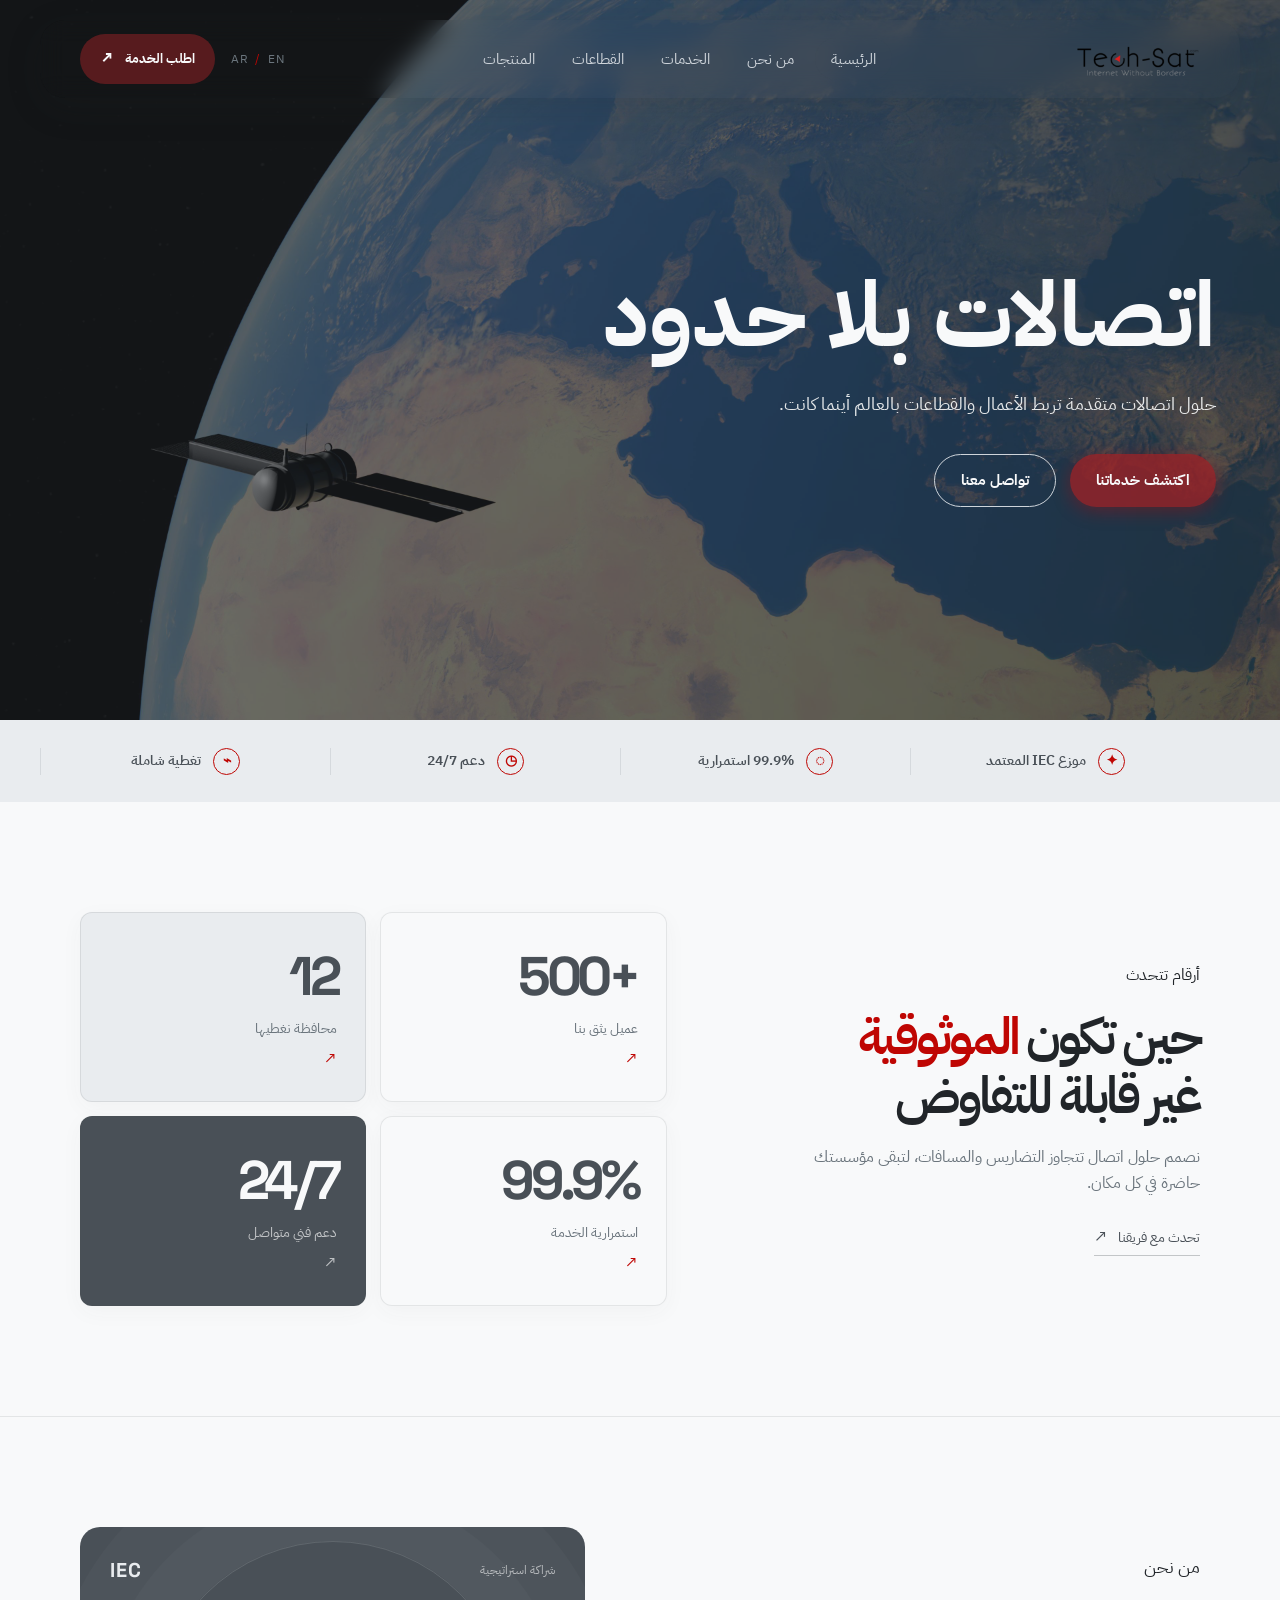
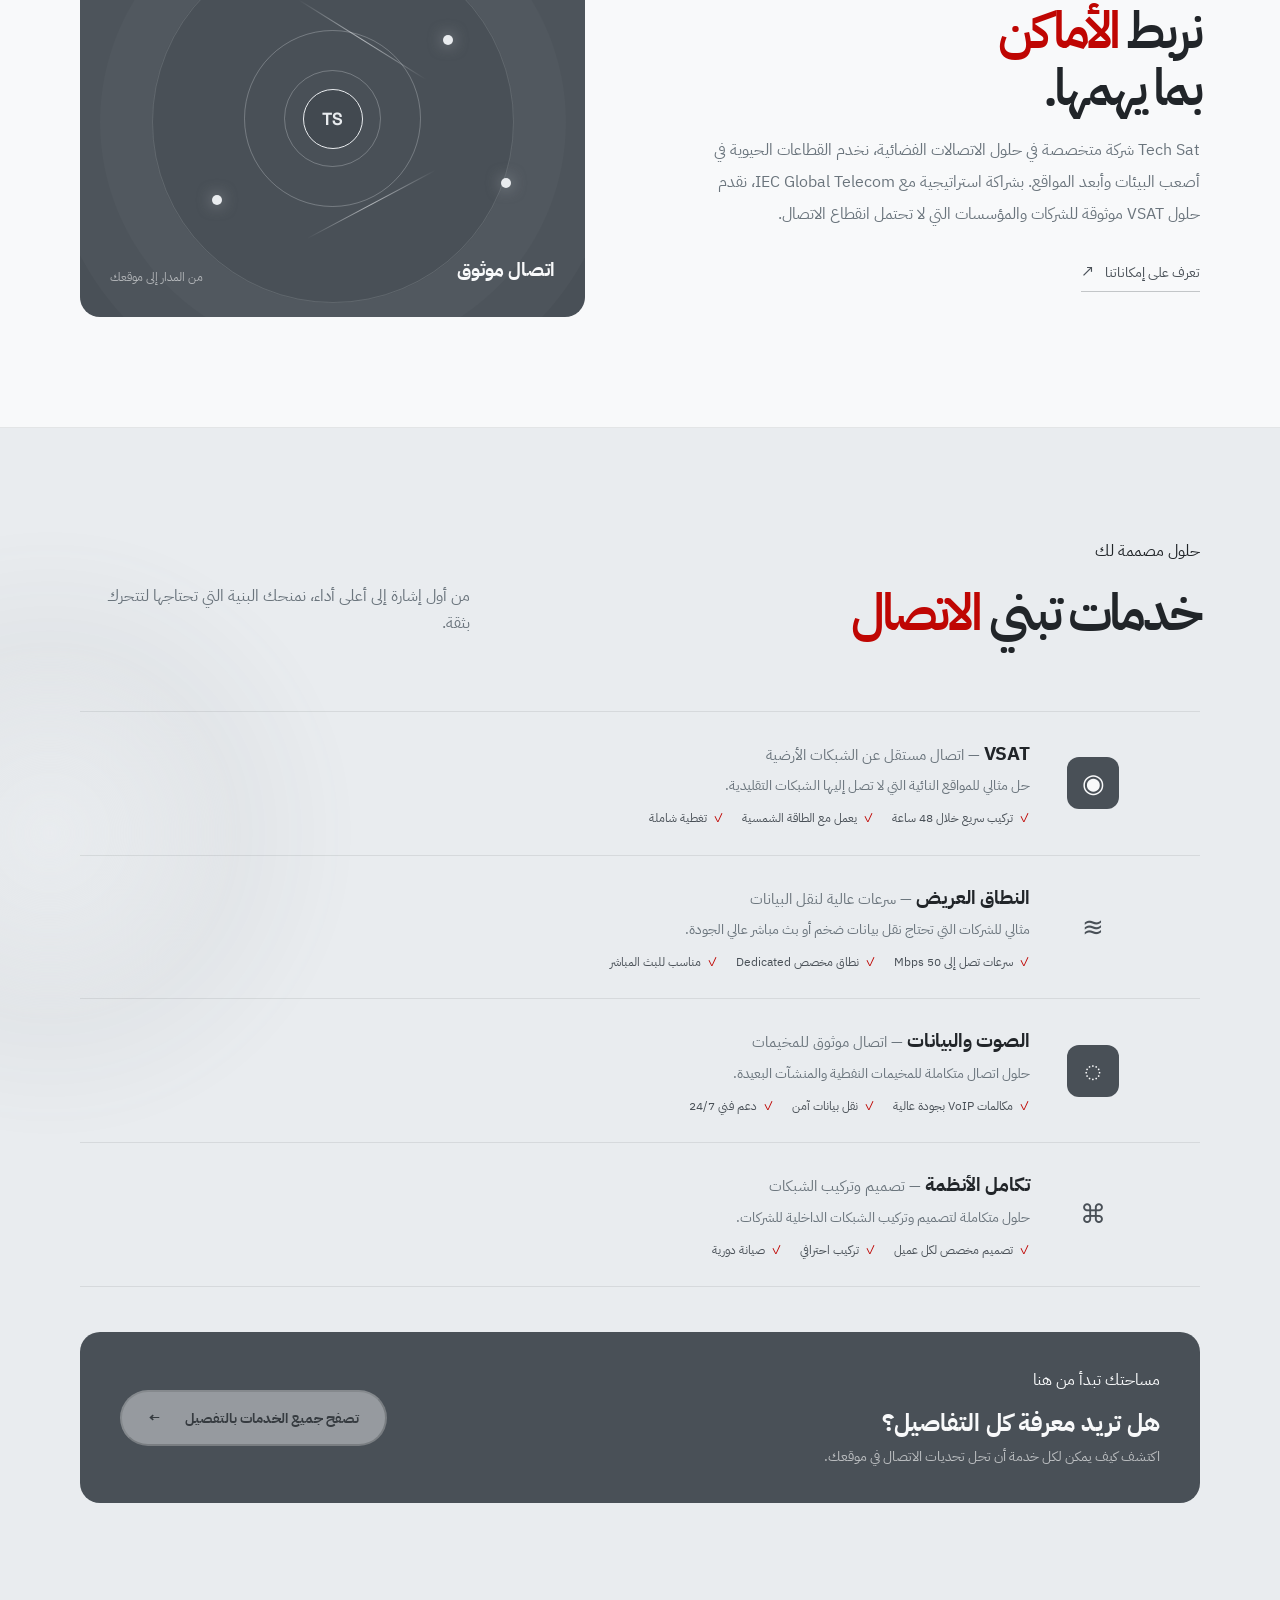
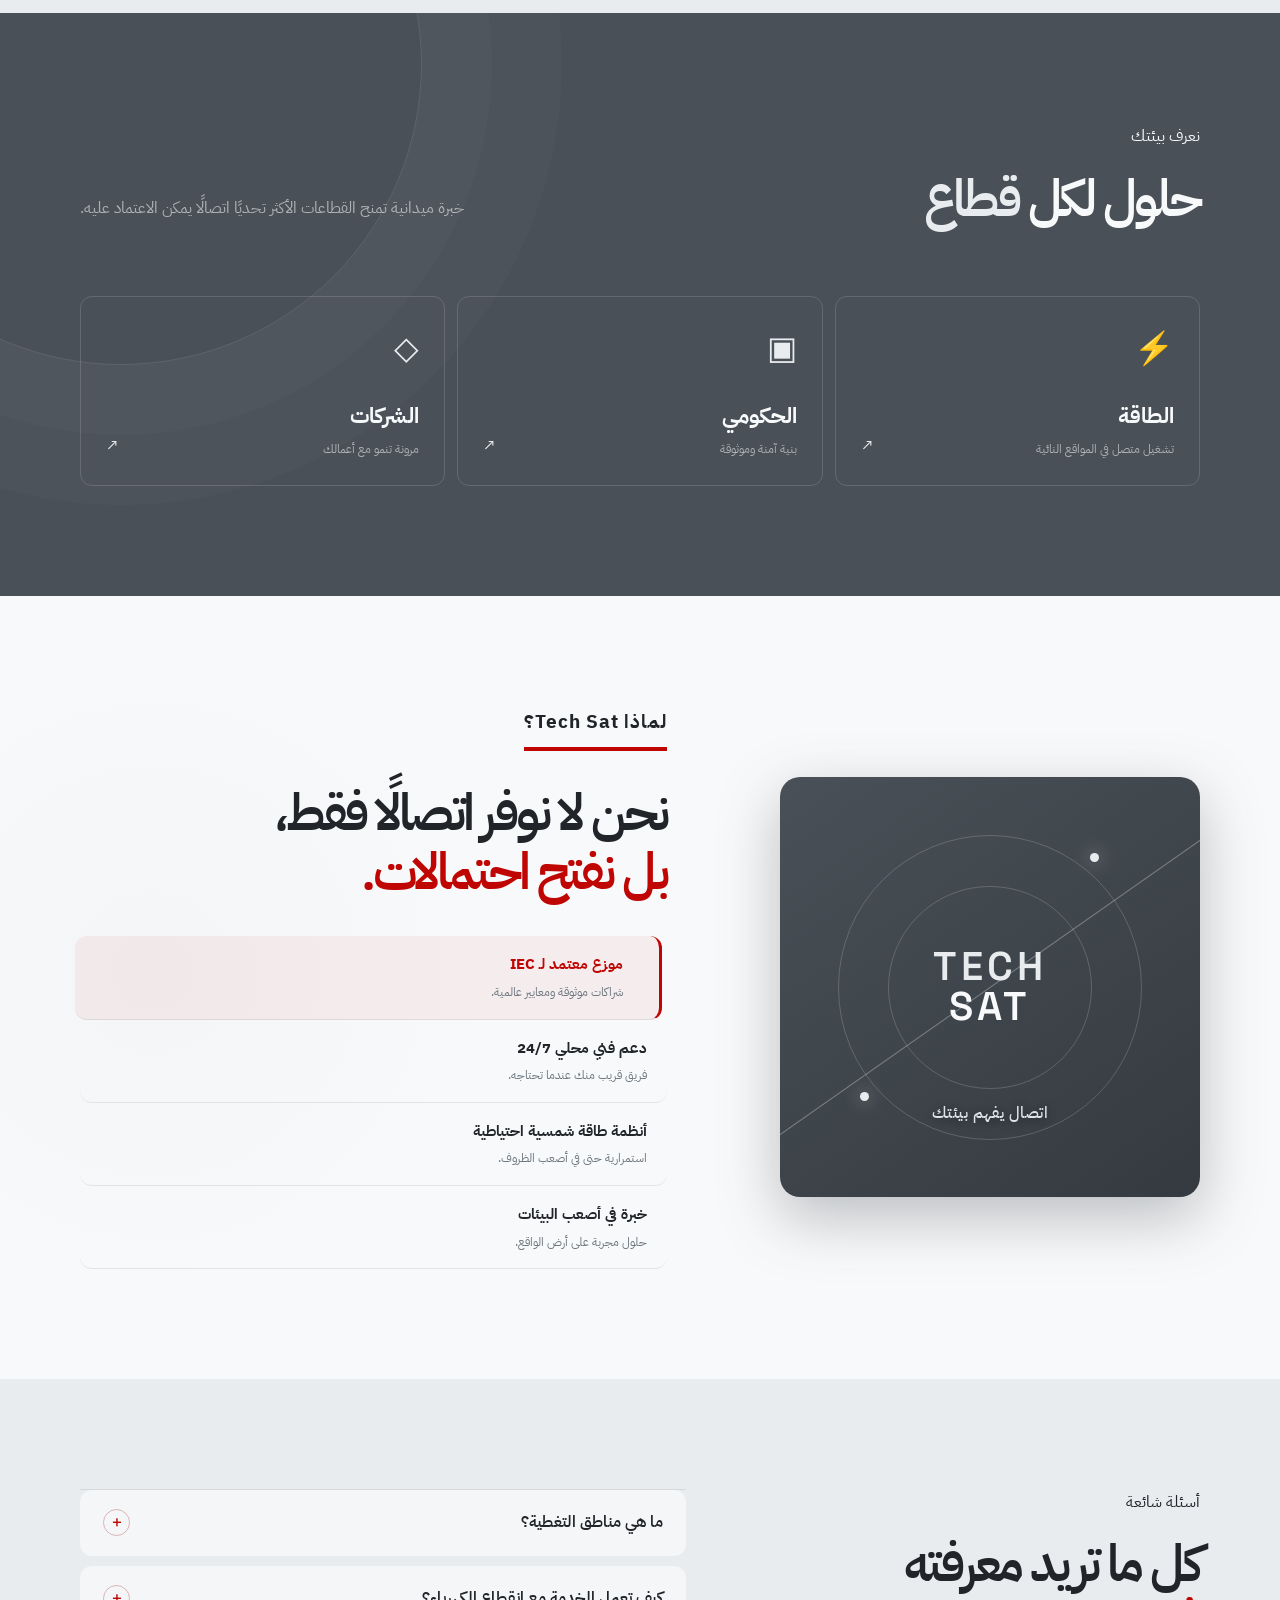
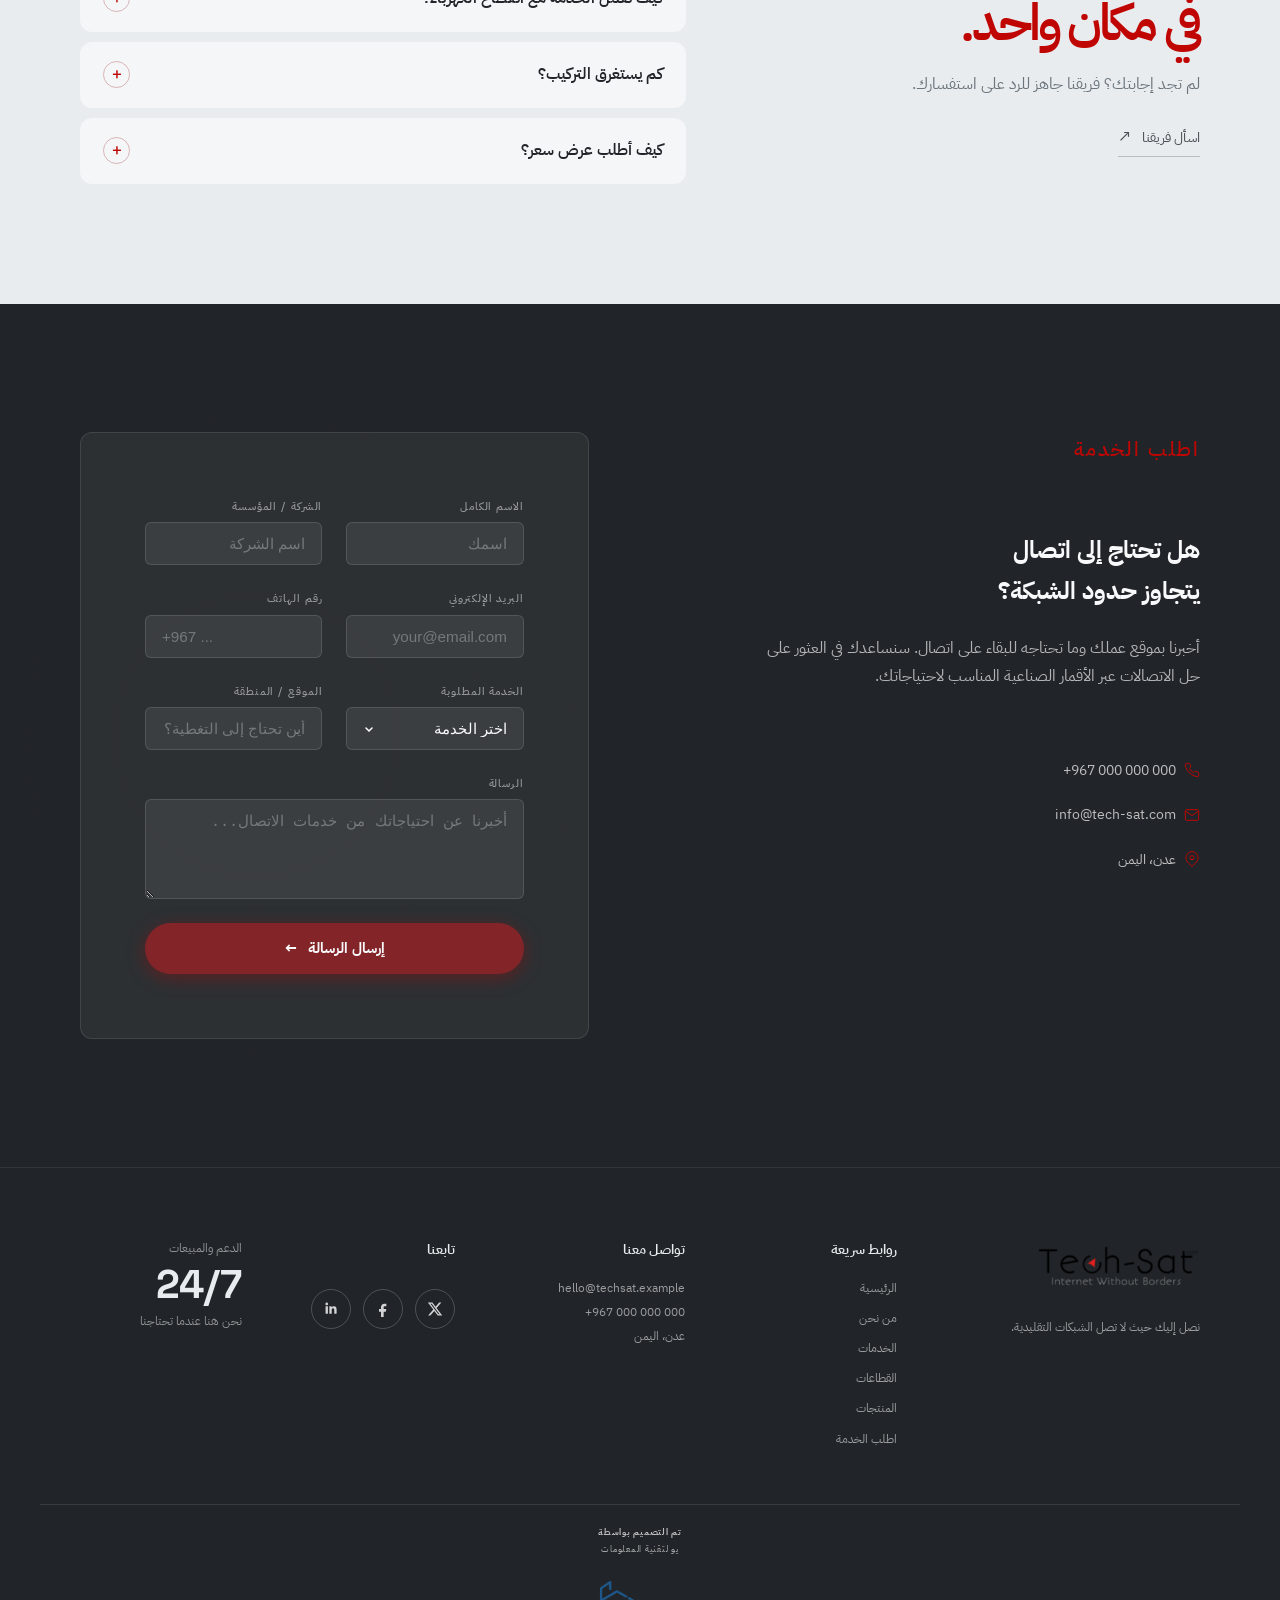
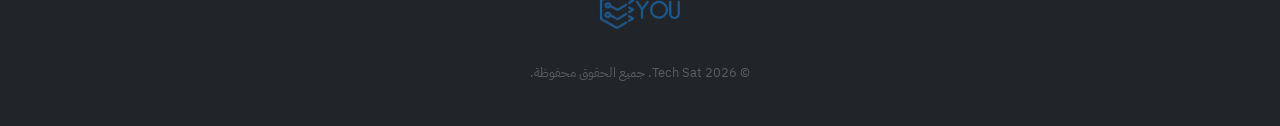
==== commit d9b83085: "Refactor voice-data and vsat service pages: Update navigation branding, remove contact CTA section, " ====
--- a/index.html
+++ b/index.html
@@ -24,17 +24,9 @@
     <header class="site-header" id="site-header">
         <nav class="navbar container" aria-label="التنقل الرئيسي">
 
-            <a class="brand" href="#hero" aria-label="Tech Sat - الرئيسية">
-                <span class="brand-mark" aria-hidden="true">
-                    <span></span>
-                    <span></span>
-                    <span></span>
-                </span>
-
-                <span class="brand-name">
-                    Tech <b>Sat</b>
-                </span>
-            </a>
+            <a class="brand" href="index.html" aria-label="Tech Sat - الرئيسية">
+                <img src="../images/logo.png" alt="Tech Sat Logo" class="header-logo-img">
+    </a>
 
             <button class="menu-toggle" type="button" aria-label="فتح القائمة" aria-expanded="false"
                 aria-controls="main-menu">
@@ -61,20 +53,33 @@
         الخدمات
     </button>
 
-                    <div class="dropdown-menu">
-                        <a href="./services/vsat.html">
-                            <div><strong>VSAT</strong></div>
-                        </a>
-                        <a href="./services/broadband.html">
-                            <div><strong>النطاق العريض</strong></div>
-                        </a>
-                        <a href="./services/voice-data.html">
-                            <div><strong>الصوت والبيانات</strong></div>
-                        </a>
-                        <a href="./services/integration.html">
-                            <div><strong>تكامل الأنظمة</strong></div>
-                        </a>
-                    </div>
+    <div class="dropdown-menu">
+
+        <a href="./services/vsat.html">
+            <div>
+                <strong>VSAT</strong>
+            </div>
+        </a>
+
+        <a href="../services/broadband.html">
+            <div>
+                <strong>النطاق العريض</strong>
+            </div>
+        </a>
+
+        <a href="../services/voice-data.html">
+            <div>
+                <strong>الصوت والبيانات</strong>
+            </div>
+        </a>
+
+        <a href="../services/integration.html">
+            <div>
+                <strong>تكامل الأنظمة</strong>
+            </div>
+        </a>
+
+    </div>
                 </li>
 
                 <li class="nav-dropdown">
@@ -780,121 +785,171 @@
           <span style="color: rgba(255,255,255,0.7);"> 000 000 000 967+</span>
         </div>
 
-                <h2>هل تحتاج إلى اتصال<br>يتجاوز حدود الشبكة؟</h2>
-
-                <p>
-                    أخبرنا بموقع عملك وما تحتاجه للبقاء على اتصال.
-                    سنساعدك في العثور على حل الاتصالات عبر الأقمار الصناعية
-                    المناسب لاحتياجاتك.
-                </p>
-
-                <div style="margin-top: var(--space-xl);">
-                    <div class="footer-contact-item" style="margin-bottom: 0.75rem;">
-                        <svg viewBox="0 0 24 24">
-                            <path
-                                d="M22 16.92v3a2 2 0 01-2.18 2 19.79 19.79 0 01-8.63-3.07 19.5 19.5 0 01-6-6 19.79 19.79 0 01-3.07-8.67A2 2 0 014.11 2h3a2 2 0 012 1.72c.127.96.361 1.903.7 2.81a2 2 0 01-.45 2.11L8.09 9.91a16 16 0 006 6l1.27-1.27a2 2 0 012.11-.45c.907.339 1.85.573 2.81.7A2 2 0 0122 16.92z" />
-                        </svg>
-                        <span style="color: rgba(255,255,255,0.7);">00967-2-396056</span>
-                    </div>
-
-                    <div class="footer-contact-item" style="margin-bottom: 0.75rem;">
-                        <svg viewBox="0 0 24 24">
-                            <path d="M4 4h16c1.1 0 2 .9 2 2v12c0 1.1-.9 2-2 2H4c-1.1 0-2-.9-2-2V6c0-1.1.9-2 2-2z" />
-                            <polyline points="22,6 12,13 2,6" />
-                        </svg>
-                        <span style="color: rgba(255,255,255,0.7);">info@tech-sat.com</span>
-                    </div>
-
-                    <div class="footer-contact-item">
-                        <svg viewBox="0 0 24 24">
-                            <path d="M21 10c0 7-9 13-9 13s-9-6-9-13a9 9 0 0118 0z" />
-                            <circle cx="12" cy="10" r="3" />
-                        </svg>
-                        <span style="color: rgba(255,255,255,0.7);">عدن، اليمن</span>
-                    </div>
-                </div>
-            </div>
-
-            <div class="contact-form reveal">
-                <form id="contactForm" action="#" method="POST" novalidate>
-                    <div class="form-grid">
-
-                        <div class="form-group">
-                            <label for="contact-name">الاسم الكامل</label>
-                            <input type="text" id="contact-name" name="name" placeholder="اسمك" required>
-                        </div>
-
-                        <div class="form-group">
-                            <label for="contact-company">الشركة / المؤسسة</label>
-                            <input type="text" id="contact-company" name="company" placeholder="اسم الشركة">
-                        </div>
-
-                        <div class="form-group">
-                            <label for="contact-email">البريد الإلكتروني</label>
-                            <input type="email" id="contact-email" name="email" placeholder="your@email.com" required>
-                        </div>
-
-                        <div class="form-group">
-                            <label for="contact-phone">رقم الهاتف</label>
-                            <input type="tel" id="contact-phone" name="phone" placeholder="+967 ...">
-                        </div>
-
-                        <div class="form-group">
-                            <label for="contact-service">الخدمة المطلوبة</label>
-                            <select id="contact-service" name="service">
-                                <option value="" disabled selected>اختر الخدمة</option>
-                                <option value="vsat">إنترنت VSAT عريض النطاق</option>
-                                <option value="bgan">BGAN / محطة طرفية محمولة</option>
-                                <option value="voice">اتصالات صوتية / هاتف عبر الأقمار الصناعية</option>
-                                <option value="tracking">التتبع والبيانات / إنترنت الأشياء (IoT)</option>
-                                <option value="remote">الاتصال بالمناطق النائية</option>
-                                <option value="other">أخرى / لست متأكدًا</option>
-                            </select>
-                        </div>
-
-                        <div class="form-group">
-                            <label for="contact-location">الموقع / المنطقة</label>
-                            <input type="text" id="contact-location" name="location"
-                                placeholder="أين تحتاج إلى التغطية؟">
-                        </div>
-
-                        <div class="form-group full-width">
-                            <label for="contact-message">الرسالة</label>
-                            <textarea id="contact-message" name="message" rows="4"
-                                placeholder="أخبرنا عن احتياجاتك من خدمات الاتصال..."></textarea>
-                        </div>
-
-                        <!-- حقل مخفي لمكافحة الرسائل المزعجة -->
-                        <div class="form-honey" aria-hidden="true">
-                            <label for="contact-website">الموقع الإلكتروني</label>
-                            <input type="text" id="contact-website" name="website" tabindex="-1" autocomplete="off">
-                        </div>
-
-                    </div>
-
-                    <div class="form-submit">
-                        <button type="submit" class="btn btn-primary">
-                            إرسال الرسالة <span>←</span>
-                        </button>
-                    </div>
-                </form>
-            </div>
+        <div class="footer-contact-item" style="margin-bottom: 0.75rem;">
+          <svg viewBox="0 0 24 24">
+            <path d="M4 4h16c1.1 0 2 .9 2 2v12c0 1.1-.9 2-2 2H4c-1.1 0-2-.9-2-2V6c0-1.1.9-2 2-2z" />
+            <polyline points="22,6 12,13 2,6" />
+          </svg>
+          <span style="color: rgba(255,255,255,0.7);">info@tech-sat.com</span>
         </div>
 
-        <!-- زخرفة الخلفية -->
-        <svg class="cta-bg-decoration" viewBox="0 0 600 800" xmlns="http://www.w3.org/2000/svg" aria-hidden="true">
-
-            <circle cx="300" cy="400" r="250" fill="none" stroke="#BF0603" stroke-width="0.5" stroke-dasharray="4 8" />
-
-            <circle cx="300" cy="400" r="180" fill="none" stroke="#BF0603" stroke-width="0.5" stroke-dasharray="4 8" />
-
-            <circle cx="300" cy="400" r="110" fill="none" stroke="#BF0603" stroke-width="0.5" />
-
-            <line x1="300" y1="100" x2="300" y2="700" stroke="#BF0603" stroke-width="0.3" stroke-dasharray="2 6" />
-
-            <line x1="50" y1="400" x2="550" y2="400" stroke="#BF0603" stroke-width="0.3" stroke-dasharray="2 6" />
-        </svg>
-    </section>
+        <div class="footer-contact-item">
+          <svg viewBox="0 0 24 24">
+            <path d="M21 10c0 7-9 13-9 13s-9-6-9-13a9 9 0 0118 0z" />
+            <circle cx="12" cy="10" r="3" />
+          </svg>
+          <span style="color: rgba(255,255,255,0.7);">عدن، اليمن</span>
+        </div>
+      </div>
+    </div>
+
+    <div class="contact-form reveal">
+      <form id="contactForm" action="#" method="POST" novalidate>
+        <div class="form-grid">
+
+          <div class="form-group">
+            <label for="contact-name">الاسم الكامل</label>
+            <input
+              type="text"
+              id="contact-name"
+              name="name"
+              placeholder="اسمك"
+              required>
+          </div>
+
+          <div class="form-group">
+            <label for="contact-company">الشركة / المؤسسة</label>
+            <input
+              type="text"
+              id="contact-company"
+              name="company"
+              placeholder="اسم الشركة">
+          </div>
+
+          <div class="form-group">
+            <label for="contact-email">البريد الإلكتروني</label>
+            <input
+              type="email"
+              id="contact-email"
+              name="email"
+              placeholder="your@email.com"
+              required>
+          </div>
+
+          <div class="form-group">
+            <label for="contact-phone">رقم الهاتف</label>
+            <input
+              type="tel"
+              id="contact-phone"
+              name="phone"
+              placeholder="+967 ...">
+          </div>
+
+          <div class="form-group">
+            <label for="contact-service">الخدمة المطلوبة</label>
+            <select id="contact-service" name="service">
+              <option value="" disabled selected>اختر الخدمة</option>
+              <option value="vsat">إنترنت VSAT عريض النطاق</option>
+              <option value="bgan">BGAN / محطة طرفية محمولة</option>
+              <option value="voice">اتصالات صوتية / هاتف عبر الأقمار الصناعية</option>
+              <option value="tracking">التتبع والبيانات / إنترنت الأشياء (IoT)</option>
+              <option value="remote">الاتصال بالمناطق النائية</option>
+              <option value="other">أخرى / لست متأكدًا</option>
+            </select>
+          </div>
+
+          <div class="form-group">
+            <label for="contact-location">الموقع / المنطقة</label>
+            <input
+              type="text"
+              id="contact-location"
+              name="location"
+              placeholder="أين تحتاج إلى التغطية؟">
+          </div>
+
+          <div class="form-group full-width">
+            <label for="contact-message">الرسالة</label>
+            <textarea
+              id="contact-message"
+              name="message"
+              rows="4"
+              placeholder="أخبرنا عن احتياجاتك من خدمات الاتصال..."></textarea>
+          </div>
+
+          <!-- حقل مخفي لمكافحة الرسائل المزعجة -->
+          <div class="form-honey" aria-hidden="true">
+            <label for="contact-website">الموقع الإلكتروني</label>
+            <input
+              type="text"
+              id="contact-website"
+              name="website"
+              tabindex="-1"
+              autocomplete="off">
+          </div>
+
+        </div>
+
+        <div class="form-submit">
+          <button type="submit" class="btn btn-primary">
+            إرسال الرسالة <span>←</span>
+          </button>
+        </div>
+      </form>
+    </div>
+  </div>
+
+  <!-- زخرفة الخلفية -->
+  <svg
+    class="cta-bg-decoration"
+    viewBox="0 0 600 800"
+    xmlns="http://www.w3.org/2000/svg"
+    aria-hidden="true">
+
+    <circle
+      cx="300"
+      cy="400"
+      r="250"
+      fill="none"
+      stroke="#BF0603"
+      stroke-width="0.5"
+      stroke-dasharray="4 8" />
+
+    <circle
+      cx="300"
+      cy="400"
+      r="180"
+      fill="none"
+      stroke="#BF0603"
+      stroke-width="0.5"
+      stroke-dasharray="4 8" />
+
+    <circle
+      cx="300"
+      cy="400"
+      r="110"
+      fill="none"
+      stroke="#BF0603"
+      stroke-width="0.5" />
+
+    <line
+      x1="300"
+      y1="100"
+      x2="300"
+      y2="700"
+      stroke="#BF0603"
+      stroke-width="0.3"
+      stroke-dasharray="2 6" />
+
+    <line
+      x1="50"
+      y1="400"
+      x2="550"
+      y2="400"
+      stroke="#BF0603"
+      stroke-width="0.3"
+      stroke-dasharray="2 6" />
+  </svg>
+</section>
 
     <!--FOOTER-->
     <footer class="site-footer">
@@ -903,25 +958,15 @@
 
             <div class="footer-brand">
 
-                <a class="brand" href="../index.html">
-
-                    <span class="brand-mark" aria-hidden="true">
-                        <span></span>
-                        <span></span>
-                        <span></span>
-                    </span>
-
-                    <span class="brand-name">
-                        Tech <b>Sat</b>
-                    </span>
-
-                </a>
-
-                <p>
-                    نصل إليك حيث لا تصل الشبكات التقليدية.
-                </p>
-
-            </div>
+    <a class="brand" href="../index.html">
+        <img src="./images/logo.png" alt="Tech-Sat Logo" class="footer-logo-img">
+    </a>
+
+    <p>
+        نصل إليك حيث لا تصل الشبكات التقليدية.
+    </p>
+
+</div>
 
             <div>
                 <h3>روابط سريعة</h3>
@@ -1001,15 +1046,16 @@
         </div>
 
         <div class="container footer-bottom">
-
-            <span>
+    <a href="https://www.facebook.com/youtechnology/" class="designed-by" target="_blank" rel="noopener noreferrer" aria-label="تم التصميم بواسطة يو لتقنية المعلومات">
+        <span class="designed-title">تم التصميم بواسطة</span>
+        <span class="company-name">يو لتقنية المعلومات</span>
+        <img src="../images/you-logo.png" alt="يو لتقنية المعلومات" class="designer-logo">
+    </a>
+
+            <span class="copyright-text">
                 © 2026 Tech Sat. جميع الحقوق محفوظة.
             </span>
-
-        <a href="https://www.facebook.com/youtechnology/" class="designed-by" target="_blank" rel="noopener noreferrer" aria-label="تم التصميم بواسطة يو لتقنية المعلومات">
-        <span>تم التصميم بواسطة</span>
-        <img src="../images/you-logo.png" alt="يو لتقنية المعلومات"> </a>
-    </div>
+        </div>
 
     </footer>
 
--- a/header.css
+++ b/header.css
@@ -30,6 +30,12 @@
     background: var(--ink);
 
     box-shadow: 0 12px 40px rgba(33, 37, 41, 0.2);
+}
+
+.header-logo-img {
+    height: 38px; 
+    width: auto; 
+    display: block;
 }
 
 
--- a/footer.css
+++ b/footer.css
@@ -99,10 +99,13 @@
 
 .footer-bottom {
   display: flex;
-  justify-content: space-between;
-  align-items: center;
-  gap: 20px;
-  padding-top: 22px;
+  justify-content: center;
+  flex-direction: column;
+  align-items: center;
+  gap: 12px;
+  text-align: center;
+  padding-top: 20px;
+  padding-bottom: 20px;
   border-top: 1px solid rgba(255, 255, 255, 0.1);
   color: rgba(255, 255, 255, 0.35);
   font-size: 0.72rem;
@@ -125,6 +128,13 @@
   flex-shrink: 0;
 }
 
+.footer-logo-img {
+    height: 50px; 
+    width: auto; 
+    display: block;
+  
+}
+
 /* Social Media (Handles HTML class typo fallback) */
 .soical-icons,
 .social-icons {
@@ -162,10 +172,11 @@
 
 /* Designed By */
 .designed-by {
-  display: inline-flex;
-  align-items: center;
-  gap: 8px;
-  color: rgba(255, 255, 255, 0.4);
+  display: flex;
+  align-items: center;
+  flex-direction: column;
+  gap: 1px;
+  color: rgba(255, 255, 255, 0.7);
   text-decoration: none;
   transition: opacity 0.25s ease;
 }
@@ -177,7 +188,7 @@
 }
 
 .designed-by img {
-  width: 75px;
+  width: 90px;
   height: auto;
   display: block;
   opacity: 0.7;
@@ -191,6 +202,27 @@
 .designed-by:hover {
   color: var(--cream);
 }
+.designed-title {
+    font-weight: bold;
+    font-size: 16px;
+    letter-spacing: 0.5px;
+}
+
+.company-name {
+    font-size: 13px;
+    opacity: 0.85;
+}
+
+.designer-logo {
+    margin-top: 2px;
+    height: 36px; 
+    width: auto;
+}
+
+.copyright-text {
+    font-size: 13px;
+    opacity: 0.75;
+}
 
 /*  BREAKPOINTS  */
 
@@ -229,10 +261,12 @@
   }
 
   .footer-bottom {
-    flex-direction: column-reverse;
+    display: flex;
+    flex-direction: column;
     align-items: center;
+    justify-content: center;
     text-align: center;
-    gap: 12px;
+    gap: 16px;
   }
 }
 
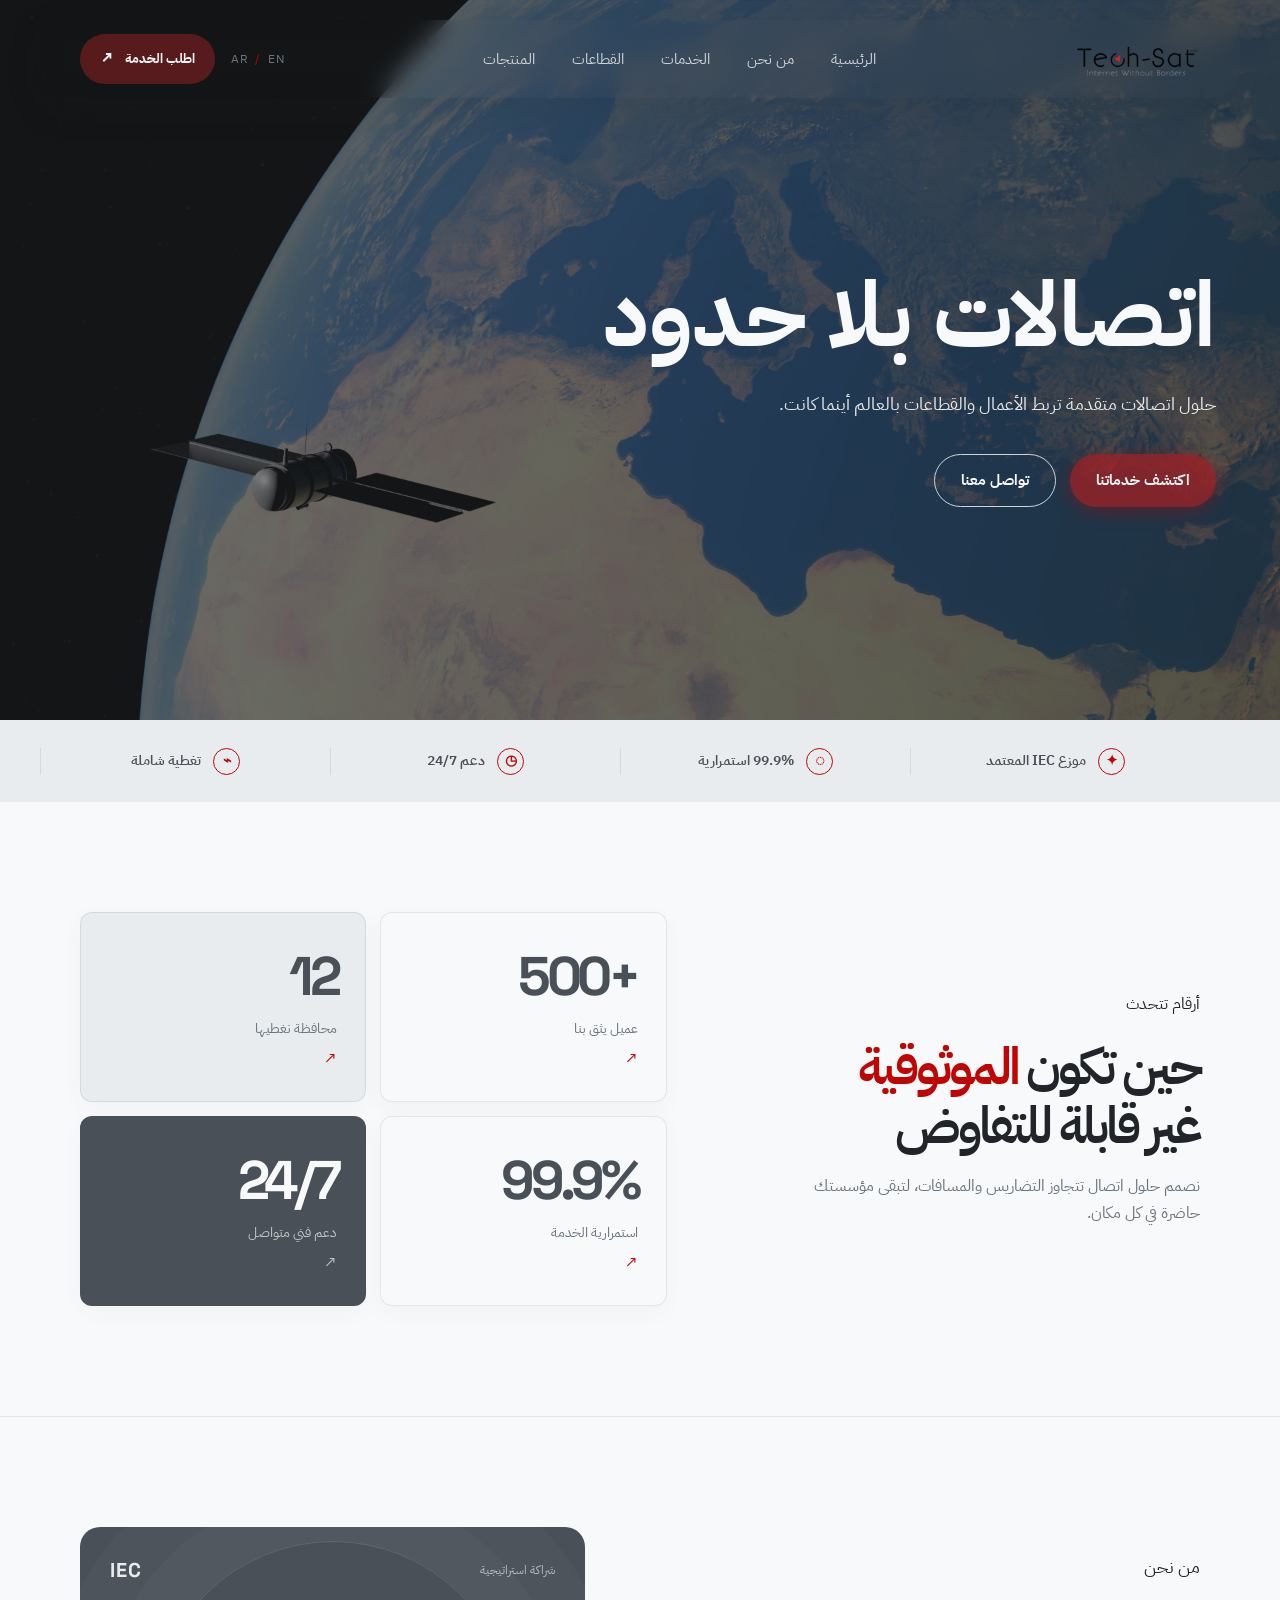
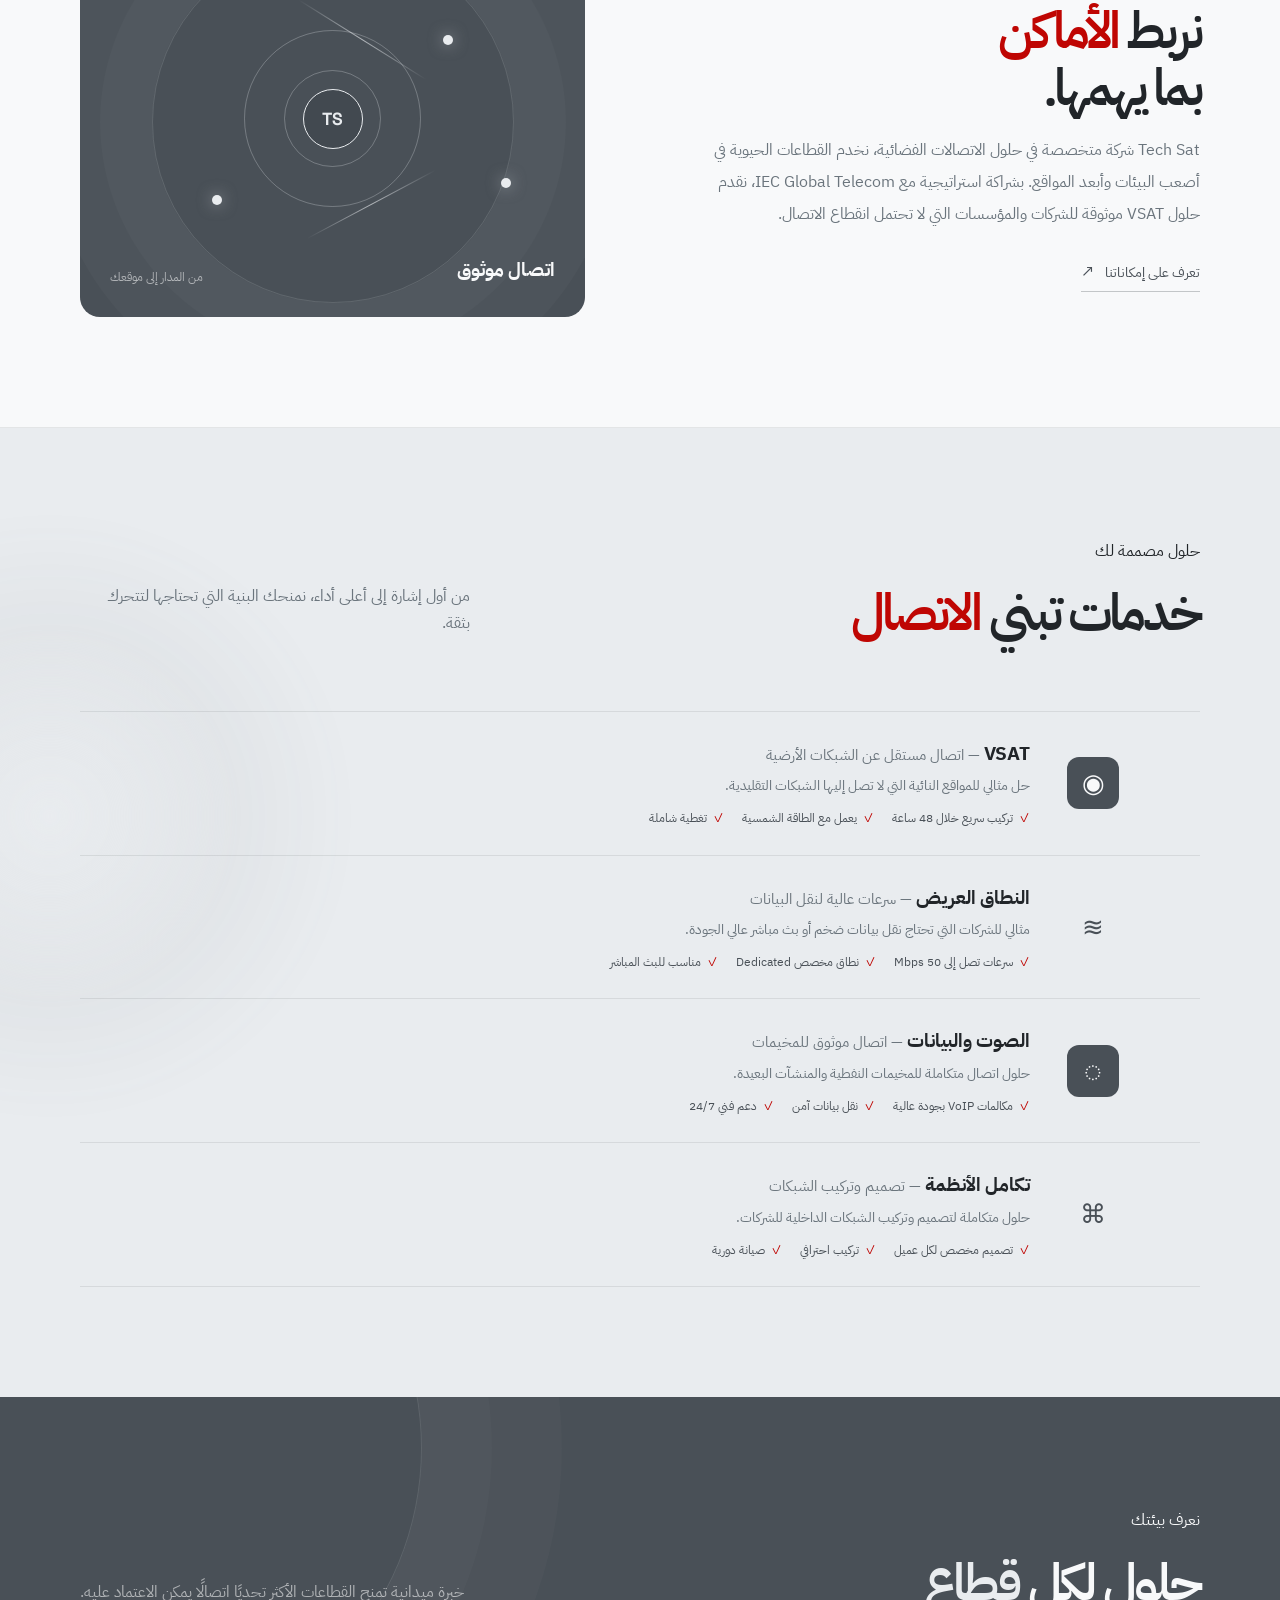
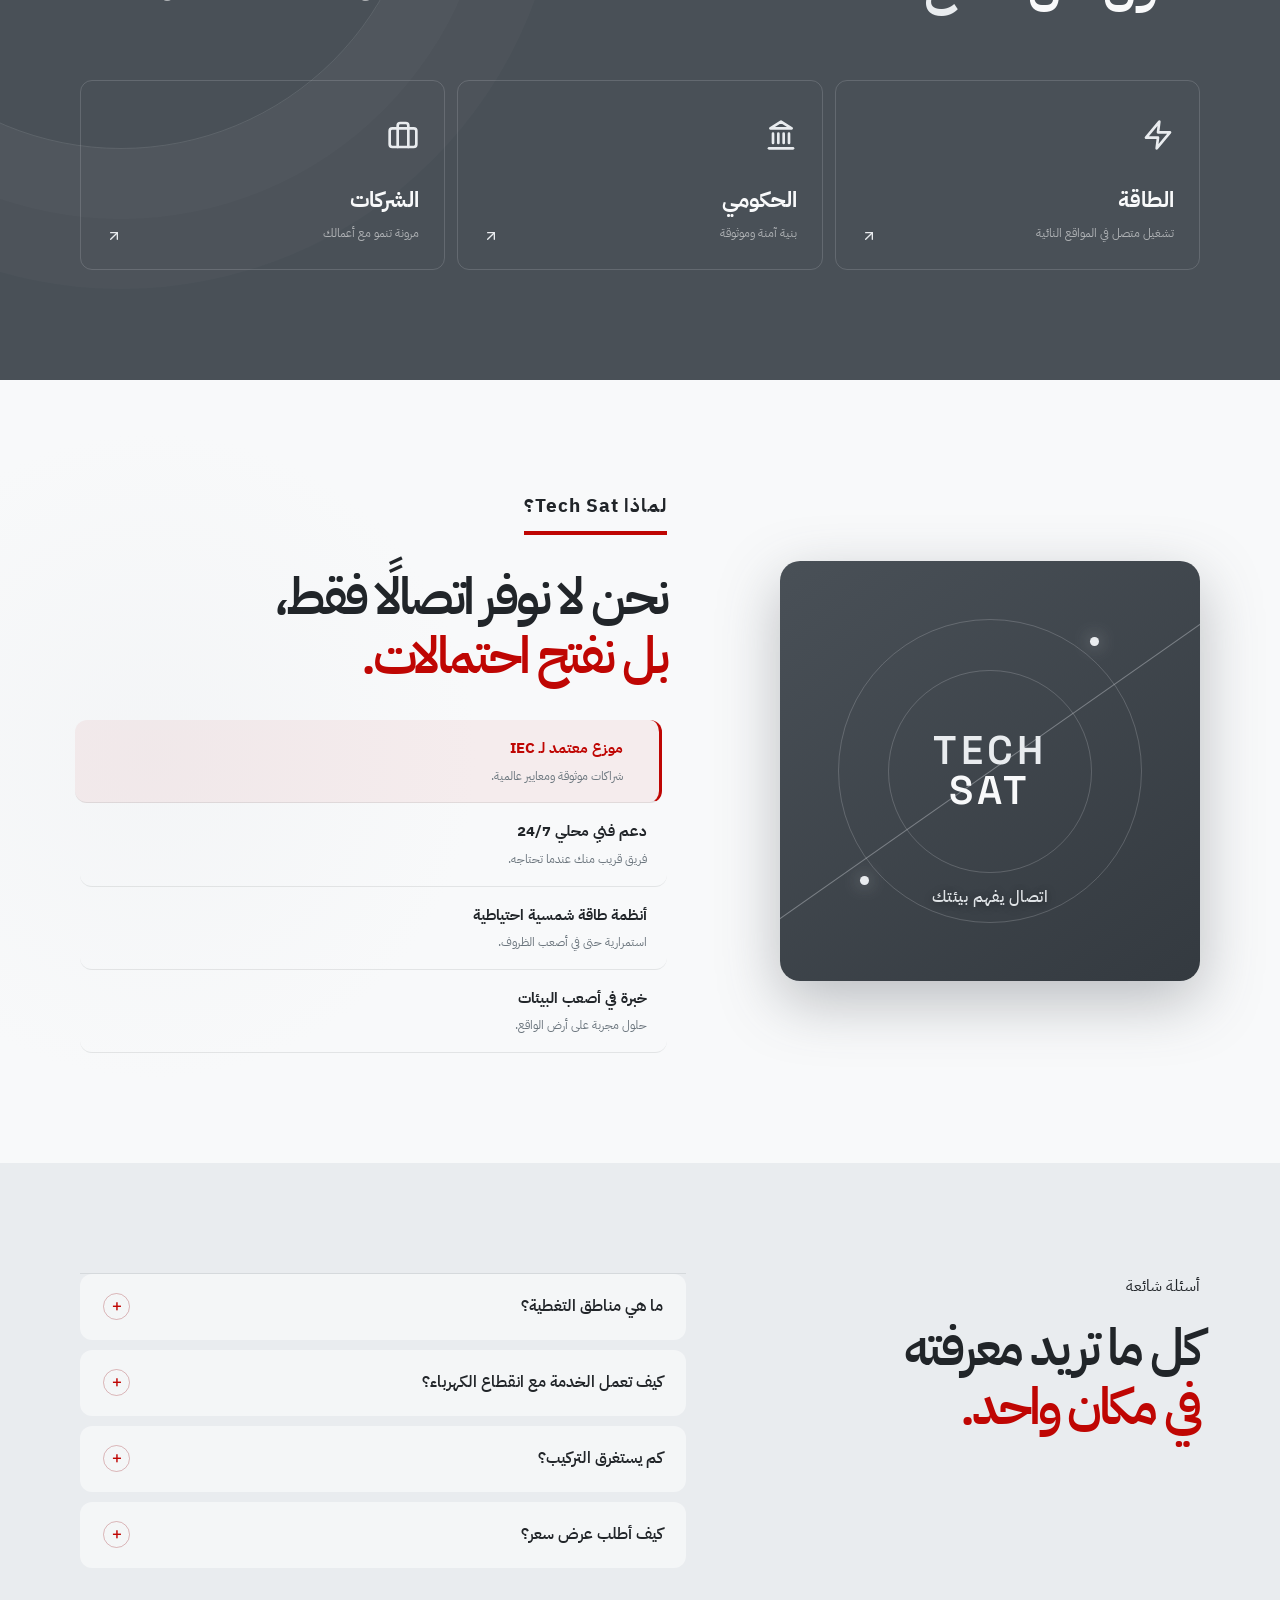
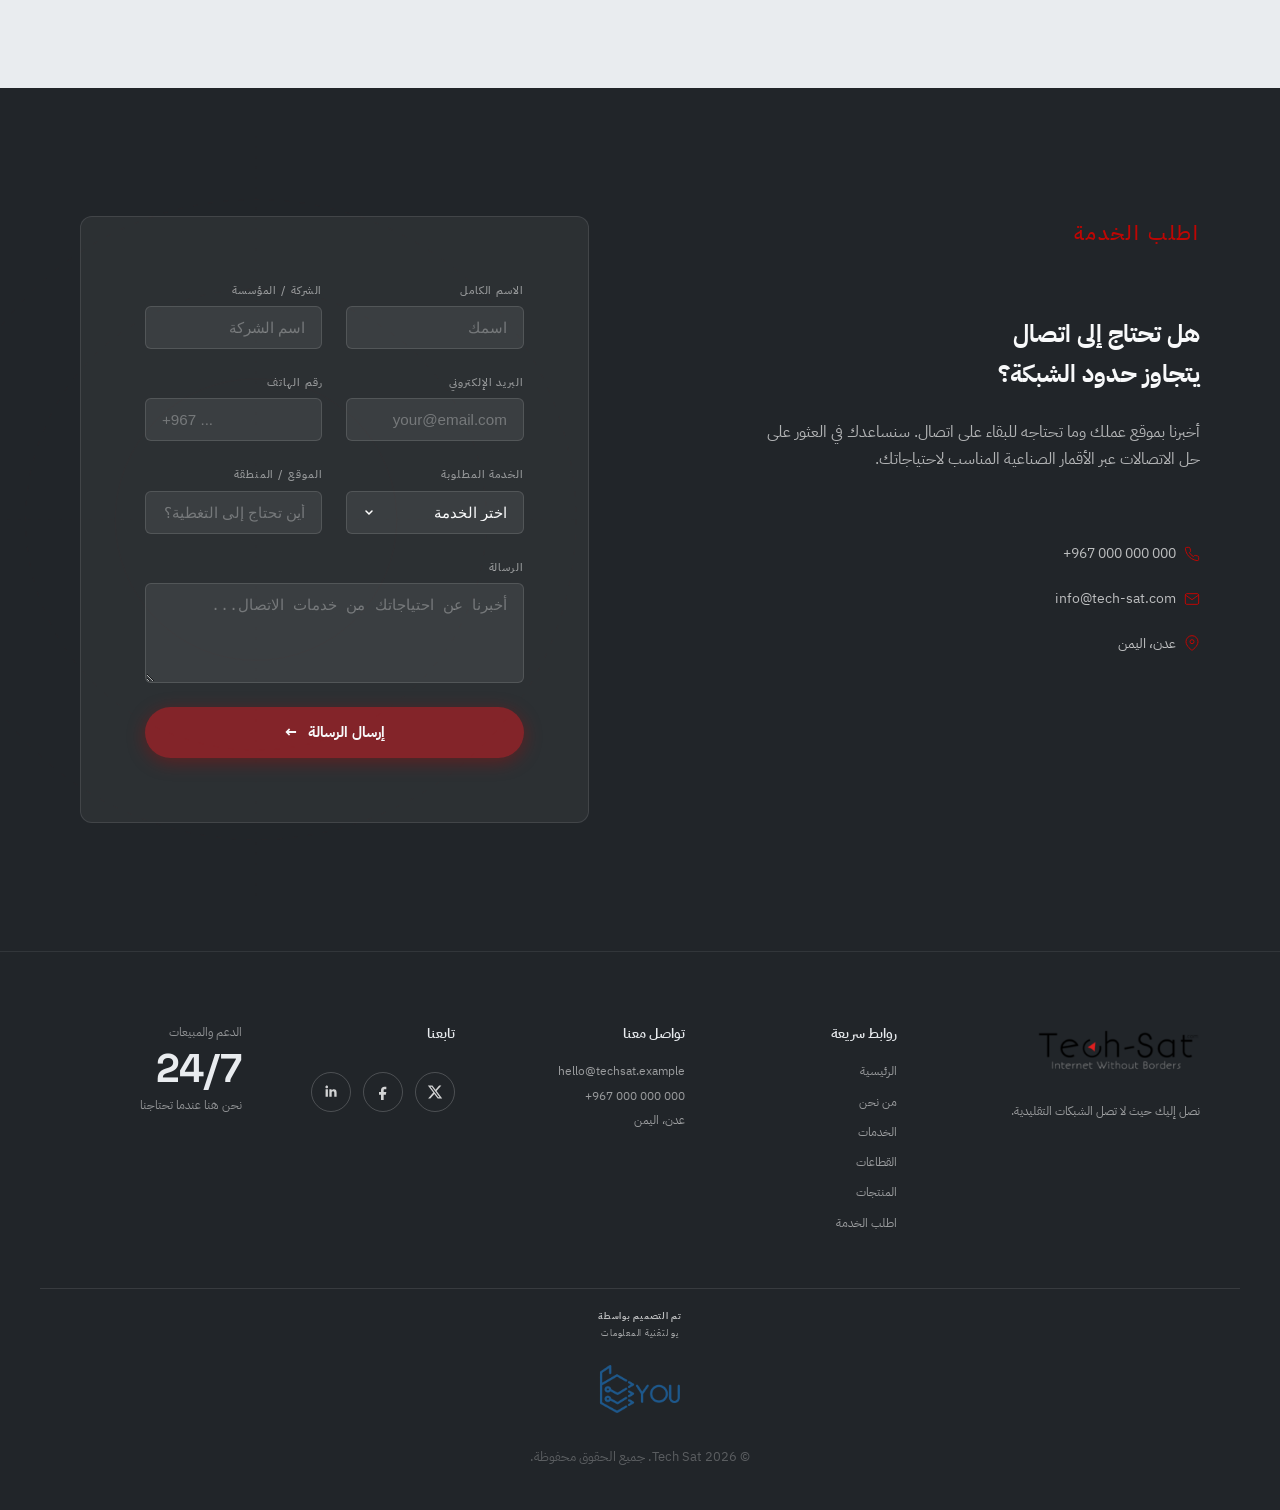
==== commit 4bdf83ba: "feat: Update navigation links and add request service page - Changed header CTA links to point to th" ====
--- a/index.html
+++ b/index.html
@@ -161,7 +161,7 @@
                     AR <span>/</span> EN
                 </button>
 
-                <a class="header-cta" href="#contact">
+                <a class="header-cta" href="request-service/request-service.html">
                     اطلب الخدمة
                     <span aria-hidden="true">↗</span>
                 </a>
@@ -197,7 +197,7 @@
                             اكتشف خدماتنا
                         </a>
 
-                        <a href="#contact" class="btn btn-secondary">
+                        <a href="request-service/request-service.html" class="btn btn-secondary">
                             تواصل معنا
                         </a>
                     </div>
@@ -280,10 +280,6 @@
                         لتبقى مؤسستك حاضرة في كل مكان.
                     </p>
 
-                    <a class="text-link dark-link" href="#contact">
-                        تحدث مع فريقنا
-                        <span aria-hidden="true">↗</span>
-                    </a>
 
                 </div>
 
@@ -355,7 +351,7 @@
                         التي لا تحتمل انقطاع الاتصال.
                     </p>
 
-                    <a class="text-link dark-link" href="#contact">
+                    <a class="text-link dark-link" href="/request-service/request-service.html">
                         تعرف على إمكاناتنا
                         <span aria-hidden="true">↗</span>
                     </a>
@@ -498,31 +494,6 @@
                     </a>
 
                 </div>
-
-                <div class="services-cta reveal">
-
-                    <div>
-                        <span class="eyebrow">
-                            مساحتك تبدأ من هنا
-                        </span>
-
-                        <h3>
-                            هل تريد معرفة كل التفاصيل؟
-                        </h3>
-
-                        <p>
-                            اكتشف كيف يمكن لكل خدمة أن تحل
-                            تحديات الاتصال في موقعك.
-                        </p>
-                    </div>
-
-                    <button class="button button-light is-disabled" type="button" disabled>
-                        تصفح جميع الخدمات بالتفصيل
-                        <span>←</span>
-                    </button>
-
-                </div>
-
             </div>
         </section>
 
@@ -552,29 +523,60 @@
 
                 <div class="industry-grid">
 
-                    <a class="industry-card reveal" href=".//industry/energy.html">
-                        <span class="industry-symbol">⚡</span>
-                        <strong>الطاقة</strong>
-                        <small>تشغيل متصل في المواقع النائية</small>
-                        <i>↗</i>
-                    </a>
-
-                    <a class="industry-card reveal" href=".//industry/government.html">
-                        <span class="industry-symbol">▣</span>
-                        <strong>الحكومي</strong>
-                        <small>بنية آمنة وموثوقة</small>
-                        <i>↗</i>
-                    </a>
-
-                    <a class="industry-card reveal" href=".//industry/corporate.html">
-                        <span class="industry-symbol">◇</span>
-                        <strong>الشركات</strong>
-                        <small>مرونة تنمو مع أعمالك</small>
-                        <i>↗</i>
-                    </a>
-
-                </div>
-
+                    <a class="industry-card reveal" href="./industry/energy.html">
+                        <span class="industry-symbol">
+                            <svg xmlns="http://www.w3.org/2000/svg" width="32" height="32" viewBox="0 0 24 24" fill="none" stroke="currentColor" stroke-width="2" stroke-linecap="round" stroke-linejoin="round">
+                                <polygon points="13 2 3 14 12 14 11 22 21 10 12 10 13 2"></polygon>
+                             </svg>
+                         </span>
+                             <strong>الطاقة</strong>
+                                <small>تشغيل متصل في المواقع النائية</small>
+                            <i class="arrow-icon">
+                                <svg xmlns="http://www.w3.org/2000/svg" width="16" height="16" viewBox="0 0 24 24" fill="none" stroke="currentColor" stroke-width="2" stroke-linecap="round" stroke-linejoin="round">
+                                        <line x1="7" y1="17" x2="17" y2="7"></line>
+                                <polyline points="7 7 17 7 17 17"></polyline>
+                                </svg>
+                             </i>
+                        </a>
+
+                    <a class="industry-card reveal" href="./industry/government.html">
+                        <span class="industry-symbol">
+                            <svg xmlns="http://www.w3.org/2000/svg" width="32" height="32" viewBox="0 0 24 24" fill="none" stroke="currentColor" stroke-width="2" stroke-linecap="round" stroke-linejoin="round">
+                <line x1="3" y1="22" x2="21" y2="22"></line>
+                <line x1="6" y1="18" x2="6" y2="11"></line>
+                <line x1="10" y1="18" x2="10" y2="11"></line>
+                <line x1="14" y1="18" x2="14" y2="11"></line>
+                <line x1="18" y1="18" x2="18" y2="11"></line>
+                <polygon points="12 2 20 7 4 7 12 2"></polygon>
+            </svg>
+        </span>
+        <strong>الحكومي</strong>
+        <small>بنية آمنة وموثوقة</small>
+        <i class="arrow-icon">
+            <svg xmlns="http://www.w3.org/2000/svg" width="16" height="16" viewBox="0 0 24 24" fill="none" stroke="currentColor" stroke-width="2" stroke-linecap="round" stroke-linejoin="round">
+                <line x1="7" y1="17" x2="17" y2="7"></line>
+                <polyline points="7 7 17 7 17 17"></polyline>
+            </svg>
+        </i>
+    </a>
+
+        <a class="industry-card reveal" href="./industry/enterprise.html">
+        <span class="industry-symbol">
+            <svg xmlns="http://www.w3.org/2000/svg" width="32" height="32" viewBox="0 0 24 24" fill="none" stroke="currentColor" stroke-width="2" stroke-linecap="round" stroke-linejoin="round">
+                <rect x="2" y="7" width="20" height="14" rx="2" ry="2"></rect>
+                <path d="M16 21V5a2 2 0 0 0-2-2h-4a2 2 0 0 0-2 2v16"></path>
+            </svg>
+        </span>
+        <strong>الشركات</strong>
+        <small>مرونة تنمو مع أعمالك</small>
+        <i class="arrow-icon">
+            <svg xmlns="http://www.w3.org/2000/svg" width="16" height="16" viewBox="0 0 24 24" fill="none" stroke="currentColor" stroke-width="2" stroke-linecap="round" stroke-linejoin="round">
+                <line x1="7" y1="17" x2="17" y2="7"></line>
+                <polyline points="7 7 17 7 17 17"></polyline>
+            </svg>
+        </i>
+    </a>
+                </div>
             </div>
         </section>
 
@@ -691,16 +693,6 @@
                         كل ما تريد معرفته<br>
                         <em>في مكان واحد.</em>
                     </h2>
-
-                    <p>
-                        لم تجد إجابتك؟
-                        فريقنا جاهز للرد على استفسارك.
-                    </p>
-
-                    <a class="text-link dark-link" href="#contact">
-                        اسأل فريقنا
-                        <span>↗</span>
-                    </a>
 
                 </div>
 
@@ -988,7 +980,7 @@
                         <a href="index.html#products">المنتجات</a>
                     </li>
                     <li>
-                        <a href="index.html#contact">اطلب الخدمة</a>
+                        <a href="request-service/request-service.html">اطلب الخدمة</a>
                     </li>
                 </ul>
             </div>
--- a/tech-sat.css
+++ b/tech-sat.css
@@ -998,6 +998,33 @@
   font-size: 2rem;
 }
 
+.industry-symbol svg {
+    width: 32px;
+    height: 32px;
+    stroke: currentColor;
+    display: inline-block;
+    vertical-align: middle;
+}
+
+.industry-card i.arrow-icon {
+    display: inline-flex;
+    align-items: center;
+    justify-content: center;
+    font-style: normal;
+}
+
+.industry-card i.arrow-icon svg {
+    width: 16px;
+    height: 16px;
+    stroke: currentColor;
+    transition: transform 0.2s ease-in-out;
+}
+
+
+.industry-card:hover i.arrow-icon svg {
+    transform: translate(-2px, -2px); 
+}
+
 .industry-card strong {
   font-size: 1.4rem;
 }
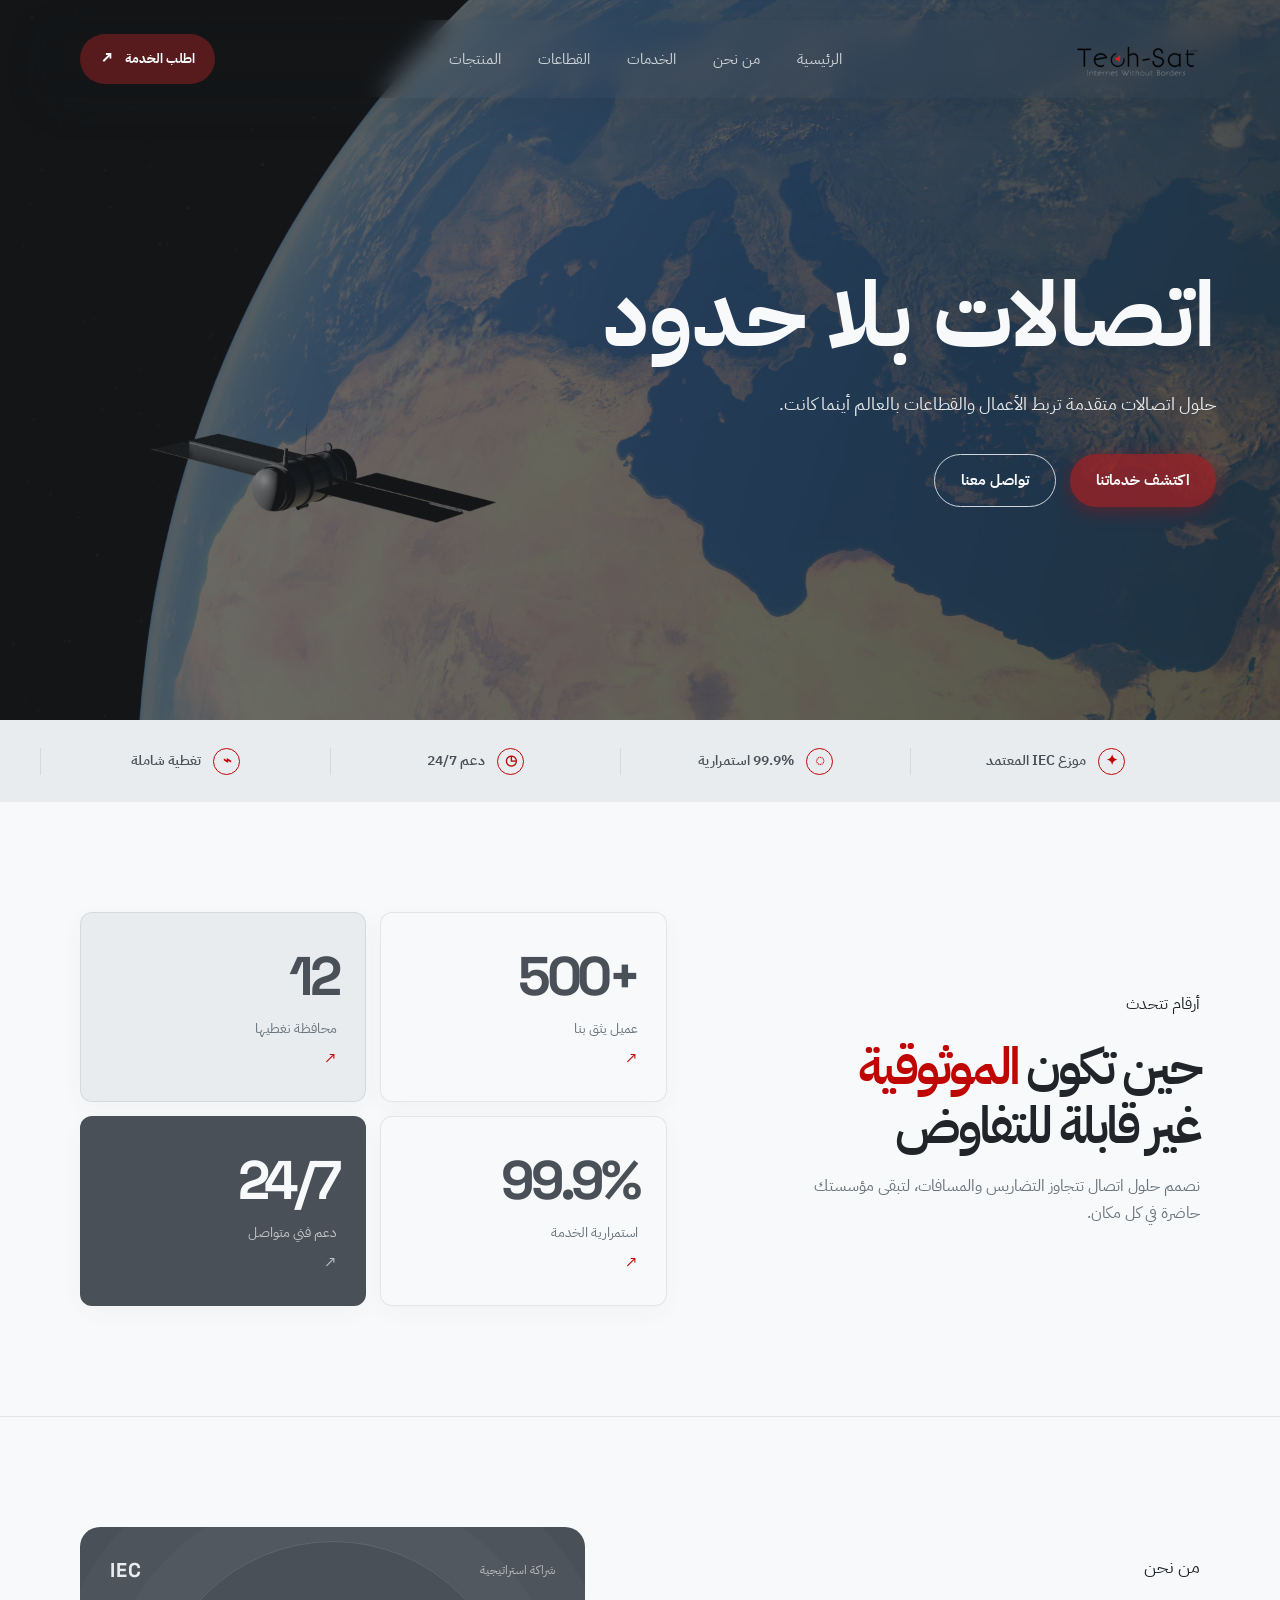
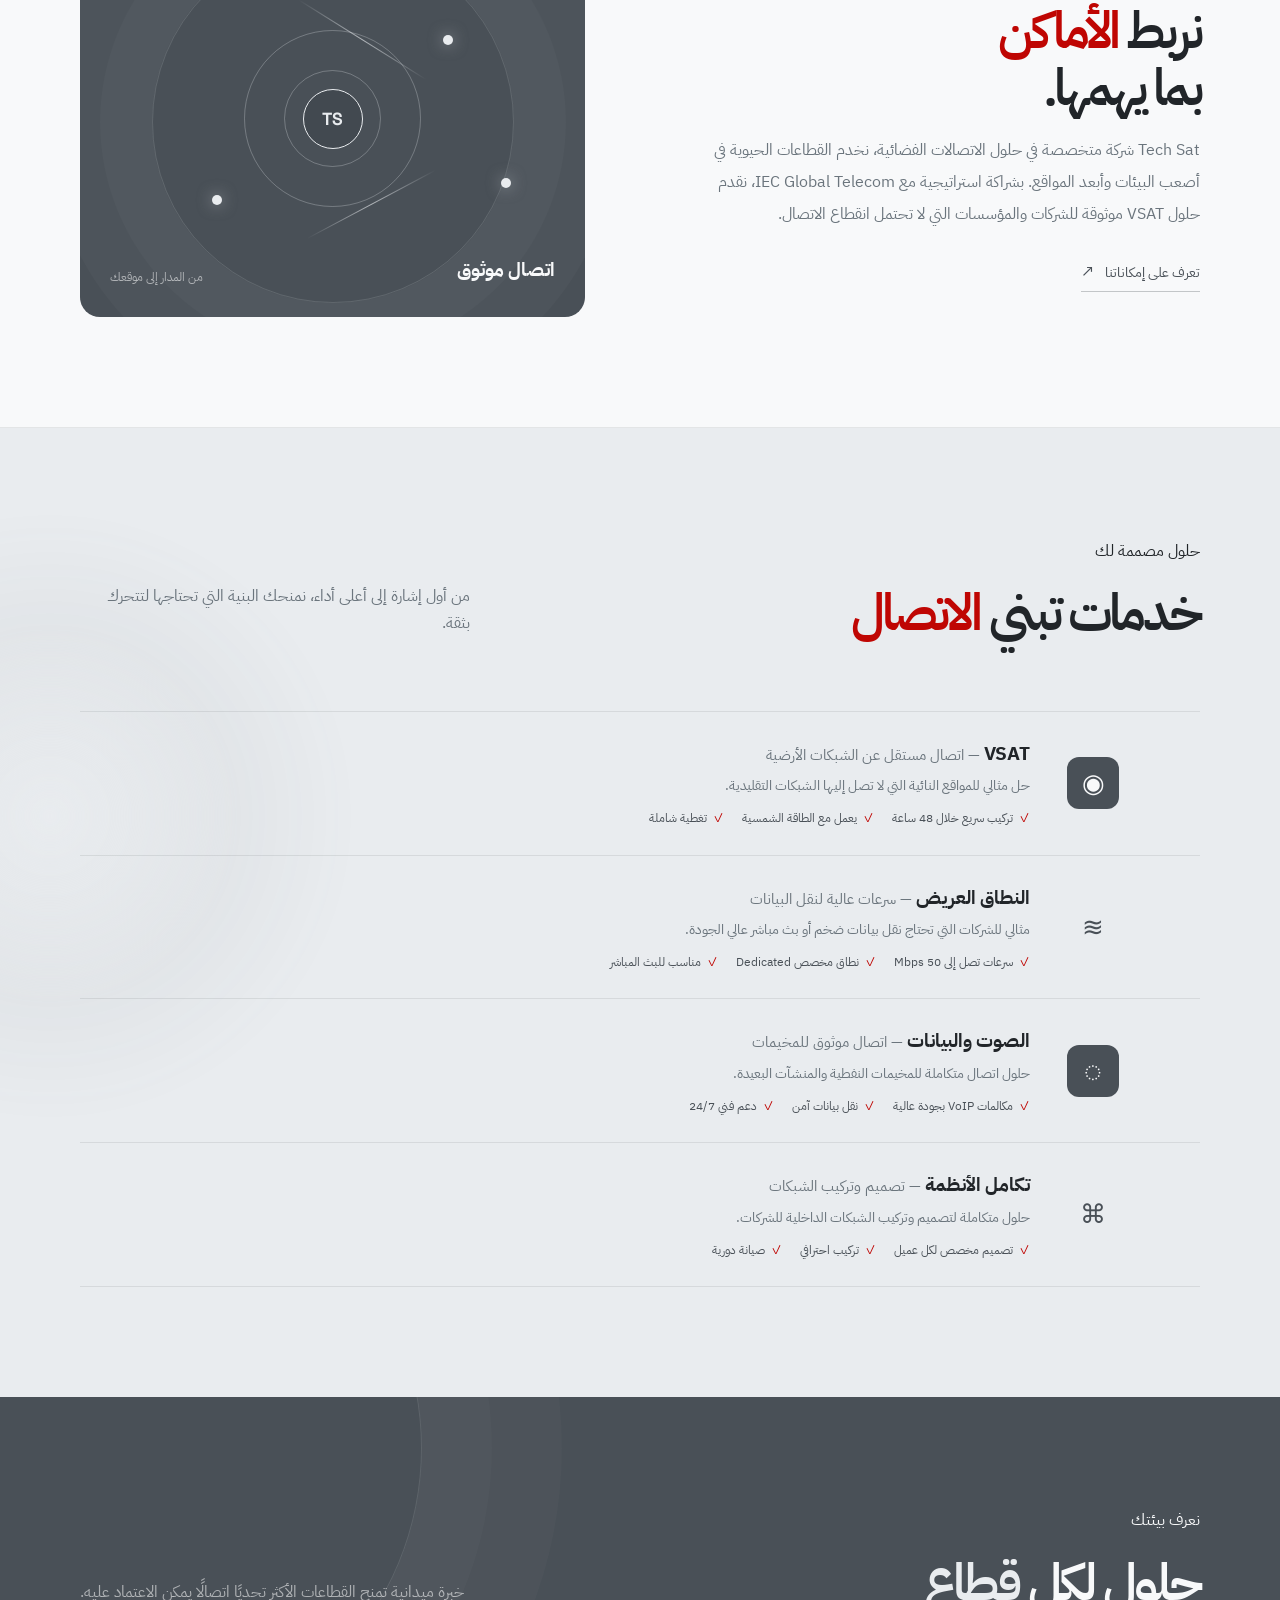
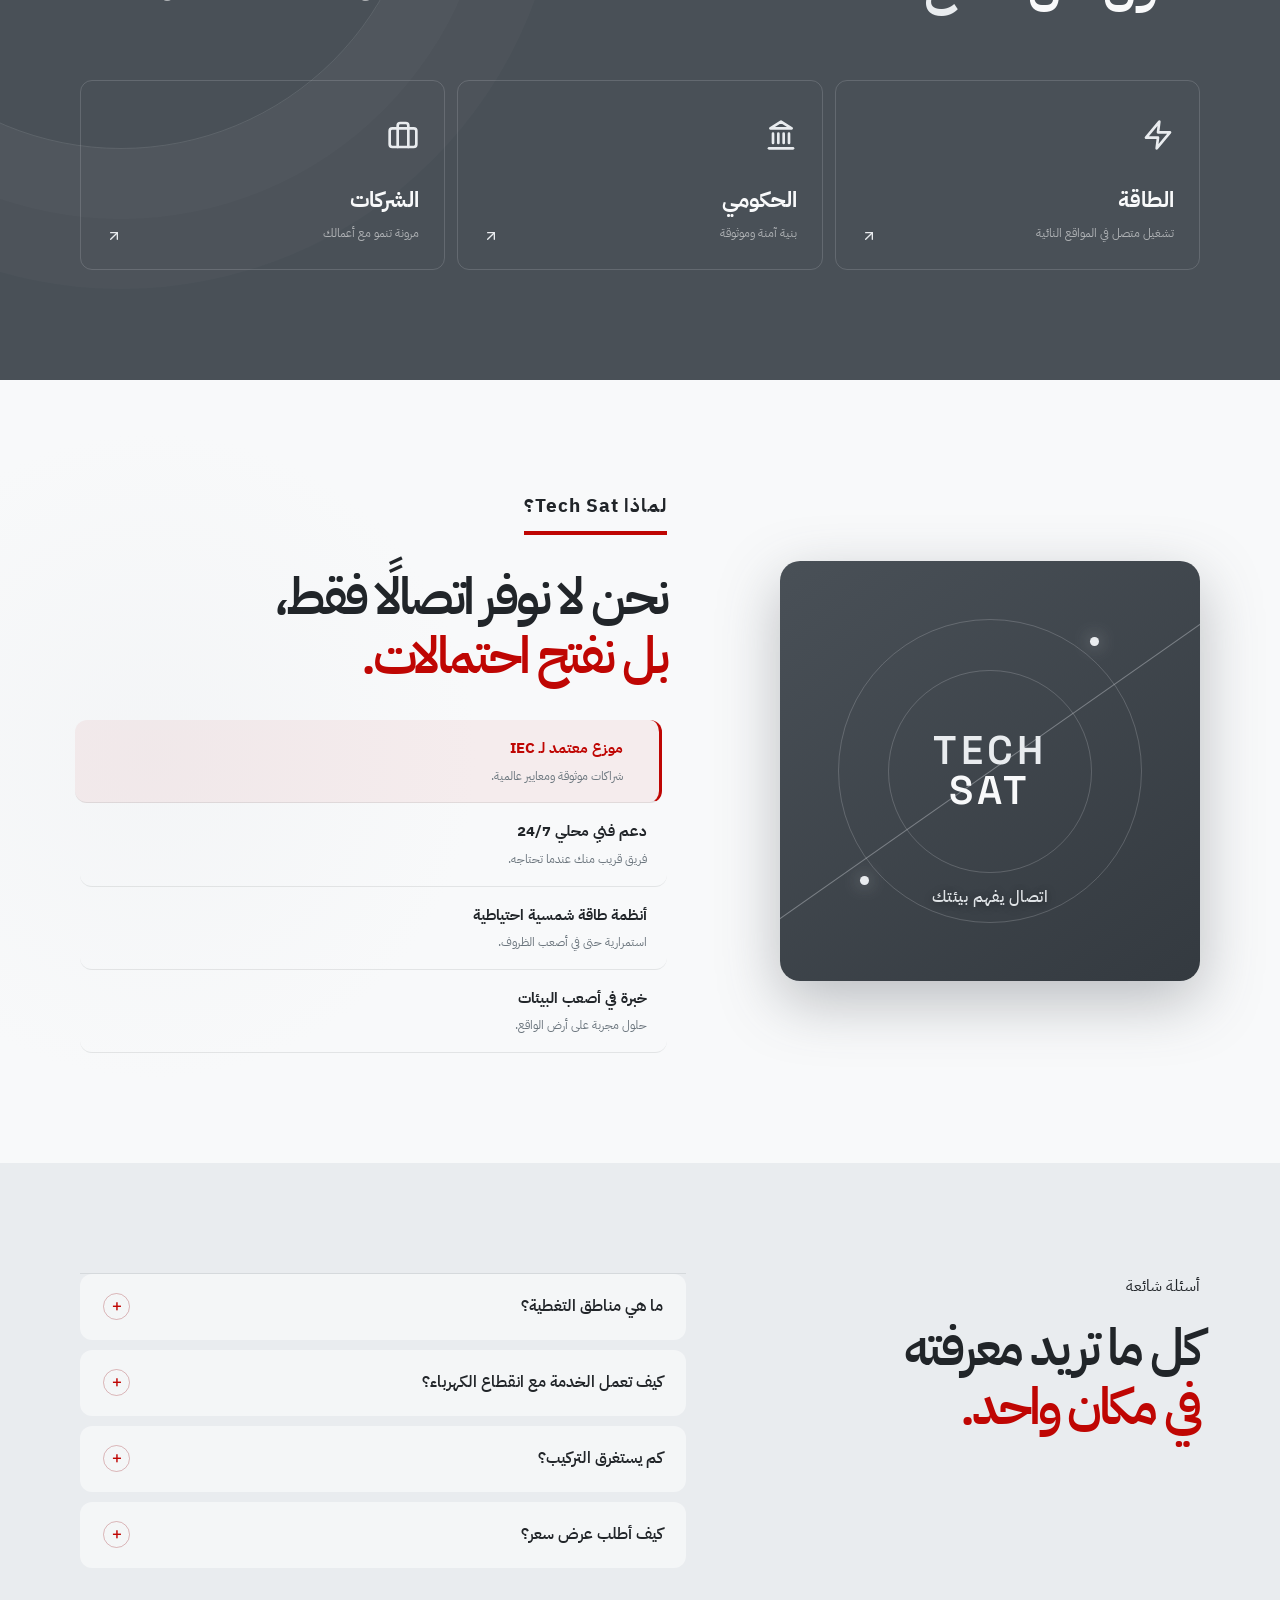
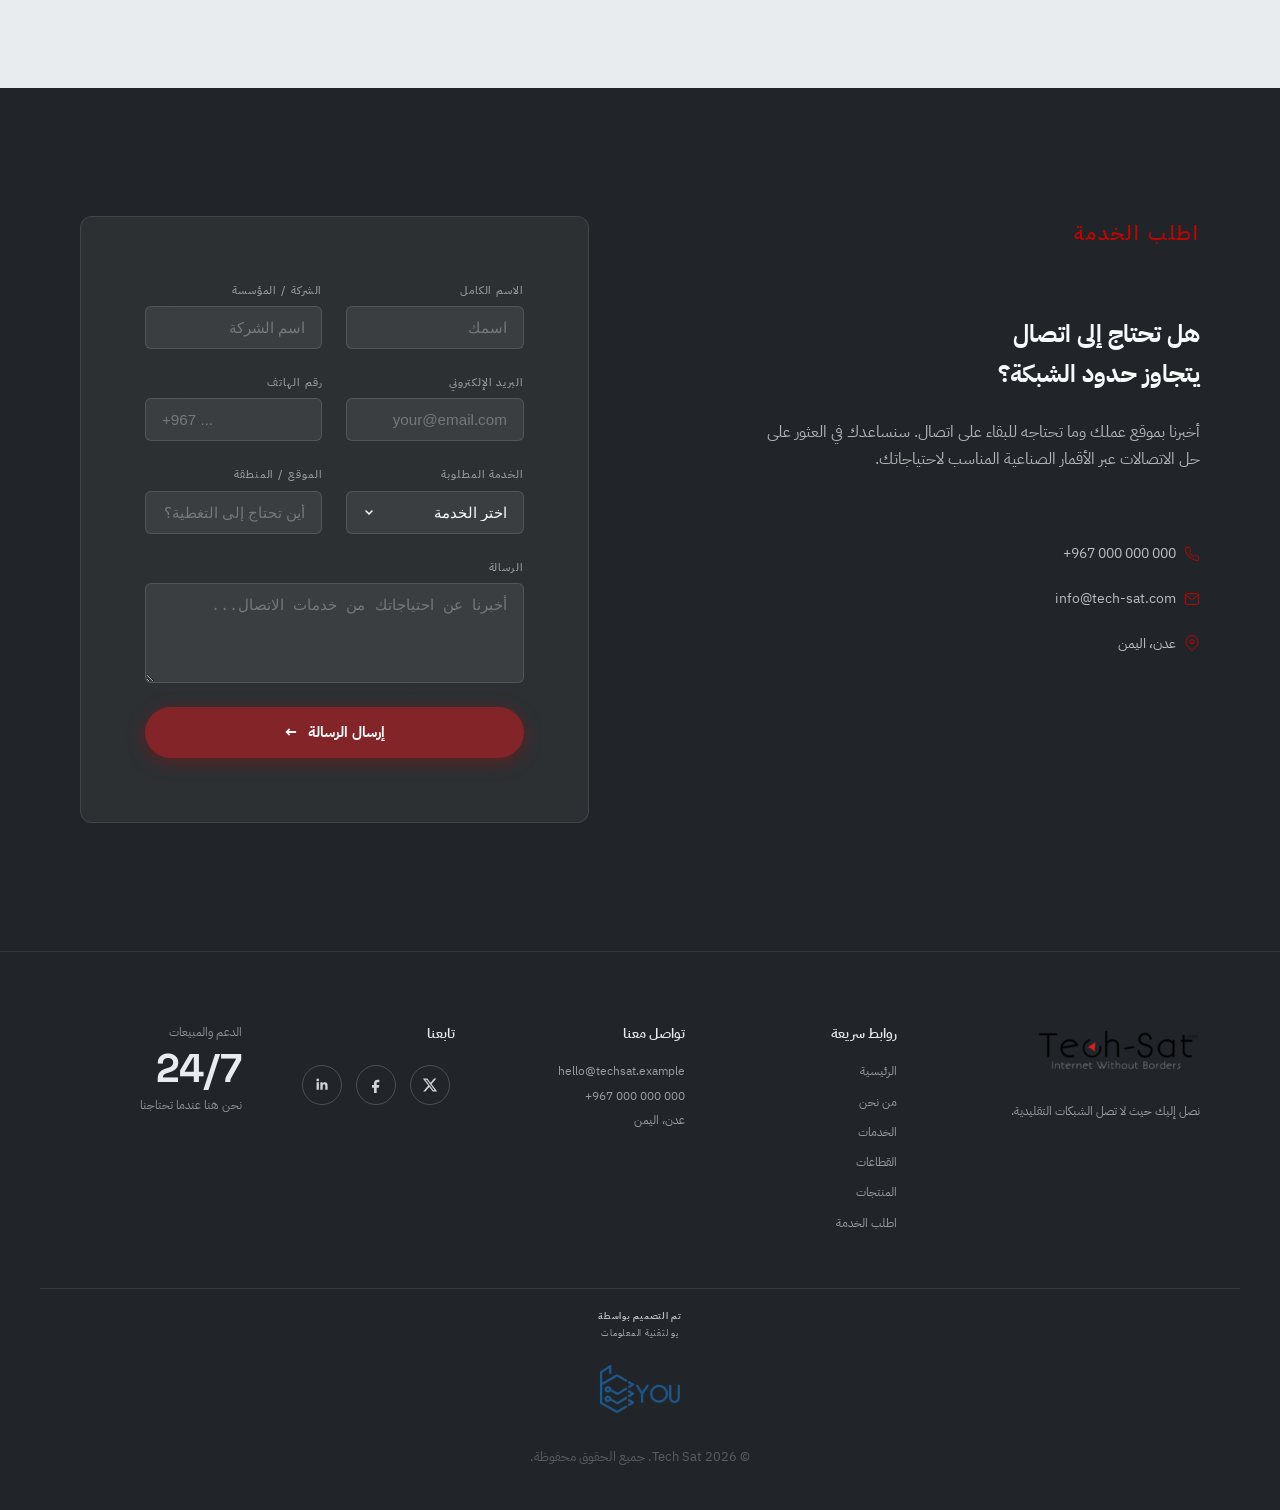
==== commit ba3cb1ca: "footer adjustments" ====
--- a/index.html
+++ b/index.html
@@ -25,7 +25,7 @@
         <nav class="navbar container" aria-label="التنقل الرئيسي">
 
             <a class="brand" href="index.html" aria-label="Tech Sat - الرئيسية">
-                <img src="../images/logo.png" alt="Tech Sat Logo" class="header-logo-img">
+                <img src="./images/logo.png" alt="Tech Sat Logo" class="header-logo-img">
     </a>
 
             <button class="menu-toggle" type="button" aria-label="فتح القائمة" aria-expanded="false"
@@ -61,19 +61,19 @@
             </div>
         </a>
 
-        <a href="../services/broadband.html">
+        <a href="./services/broadband.html">
             <div>
                 <strong>النطاق العريض</strong>
             </div>
         </a>
 
-        <a href="../services/voice-data.html">
+        <a href="./services/voice-data.html">
             <div>
                 <strong>الصوت والبيانات</strong>
             </div>
         </a>
 
-        <a href="../services/integration.html">
+        <a href="./services/integration.html">
             <div>
                 <strong>تكامل الأنظمة</strong>
             </div>
@@ -157,9 +157,7 @@
             </ul>
 
             <div class="nav-actions">
-                <button class="language-switch" type="button" aria-label="تبديل اللغة">
-                    AR <span>/</span> EN
-                </button>
+                
 
                 <a class="header-cta" href="request-service/request-service.html">
                     اطلب الخدمة
@@ -1007,7 +1005,7 @@
                     </h3>
 
                     <div class="social-icons">
-                            <a href="#" class="social-icon">
+                            <a href="https://www.x.com" class="social-icon">
                                 <svg viewBox="0 0 24 24" aria-hidden="true">
                                      <path d="M18.244 2.25h3.308l-7.227 8.26 8.502 11.24h-6.657l-5.214-6.817-5.964 6.817H1.684l7.73-8.835L1.254 2.25H8.08l4.713 6.231L18.244 2.25Zm-1.161 17.52h1.833L7.084 4.126H5.117L17.083 19.77Z"/>
                                  </svg>
@@ -1041,7 +1039,7 @@
     <a href="https://www.facebook.com/youtechnology/" class="designed-by" target="_blank" rel="noopener noreferrer" aria-label="تم التصميم بواسطة يو لتقنية المعلومات">
         <span class="designed-title">تم التصميم بواسطة</span>
         <span class="company-name">يو لتقنية المعلومات</span>
-        <img src="../images/you-logo.png" alt="يو لتقنية المعلومات" class="designer-logo">
+        <img src="./images/you-logo.png" alt="يو لتقنية المعلومات" class="designer-logo">
     </a>
 
             <span class="copyright-text">
--- a/footer.css
+++ b/footer.css
@@ -138,7 +138,7 @@
 /* Social Media (Handles HTML class typo fallback) */
 .soical-icons,
 .social-icons {
-  display: flex;
+  /*display: flex;*/
   align-items: center;
   gap: 12px;
   flex-wrap: wrap;
@@ -155,6 +155,7 @@
   color: rgba(255, 255, 255, 0.8);
   text-decoration: none;
   transition: all 0.25s ease;
+  margin: 5px;
 }
 
 .social-icon svg {
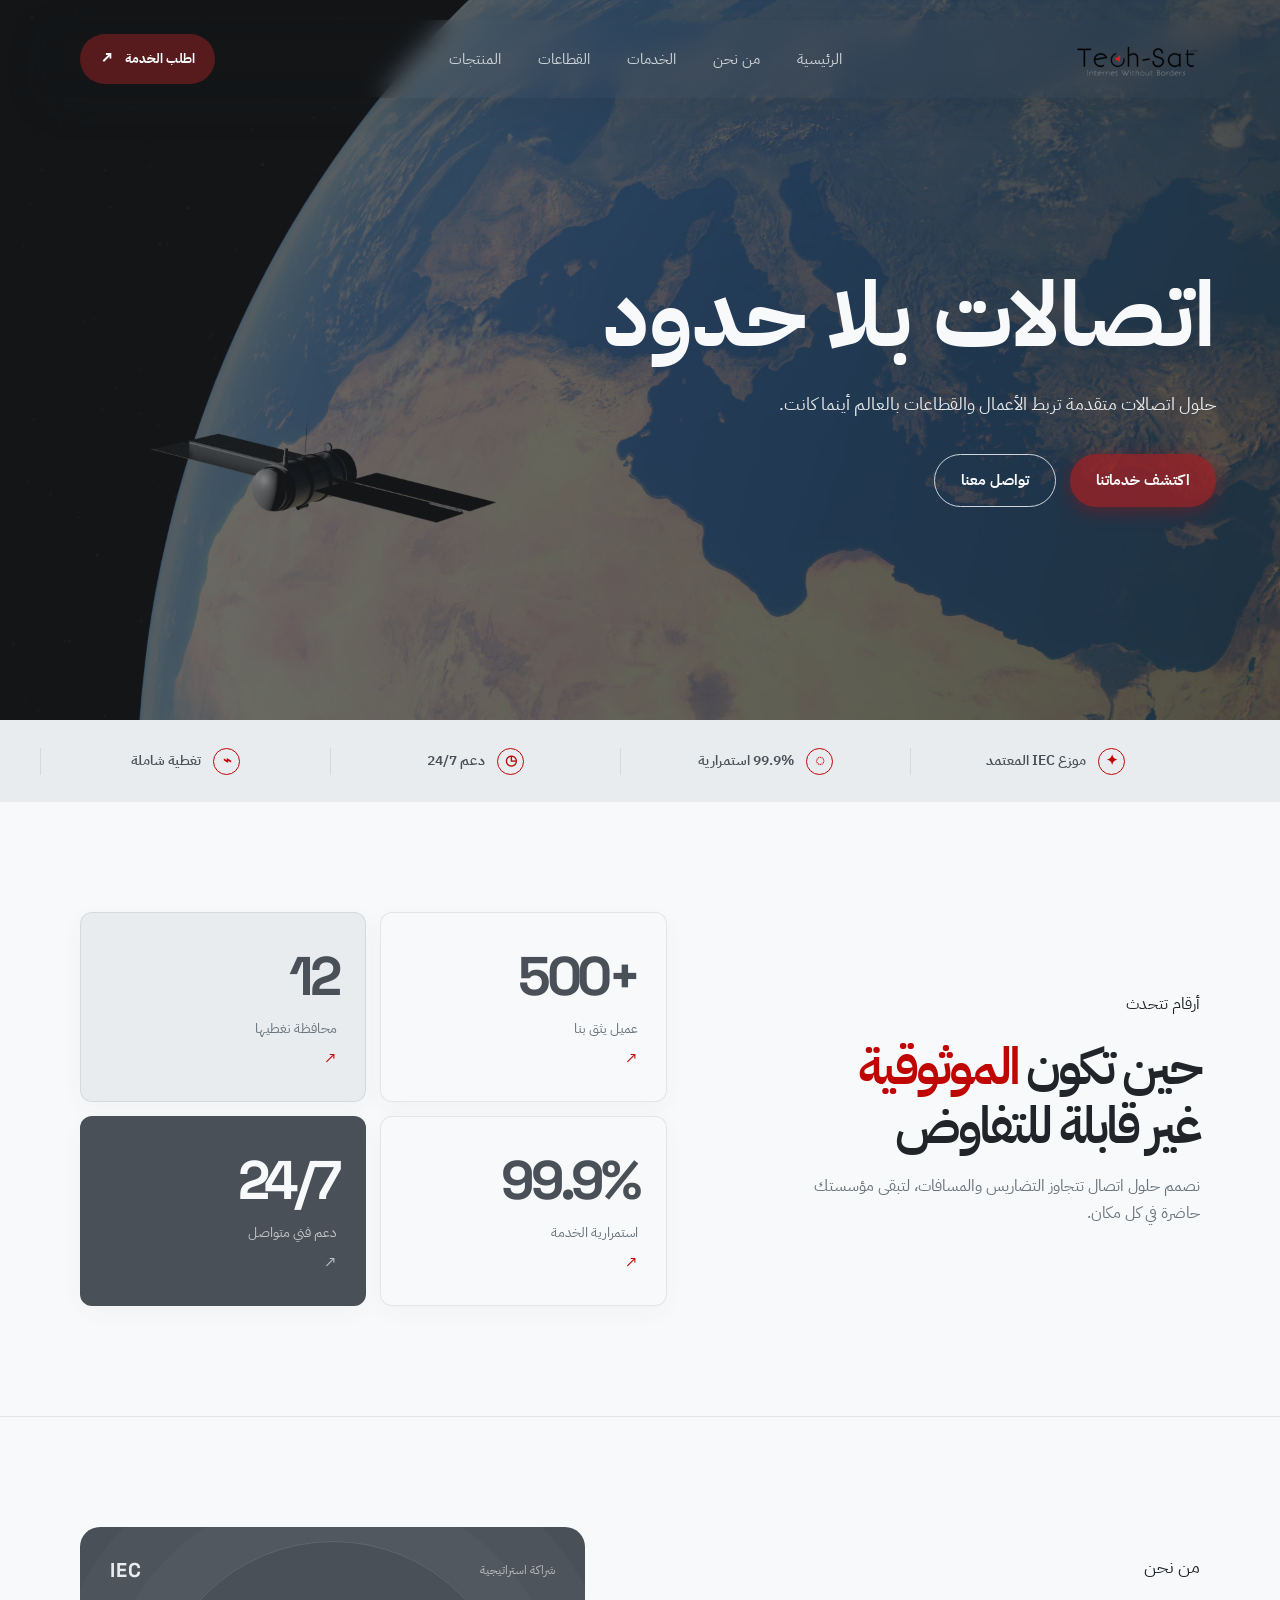
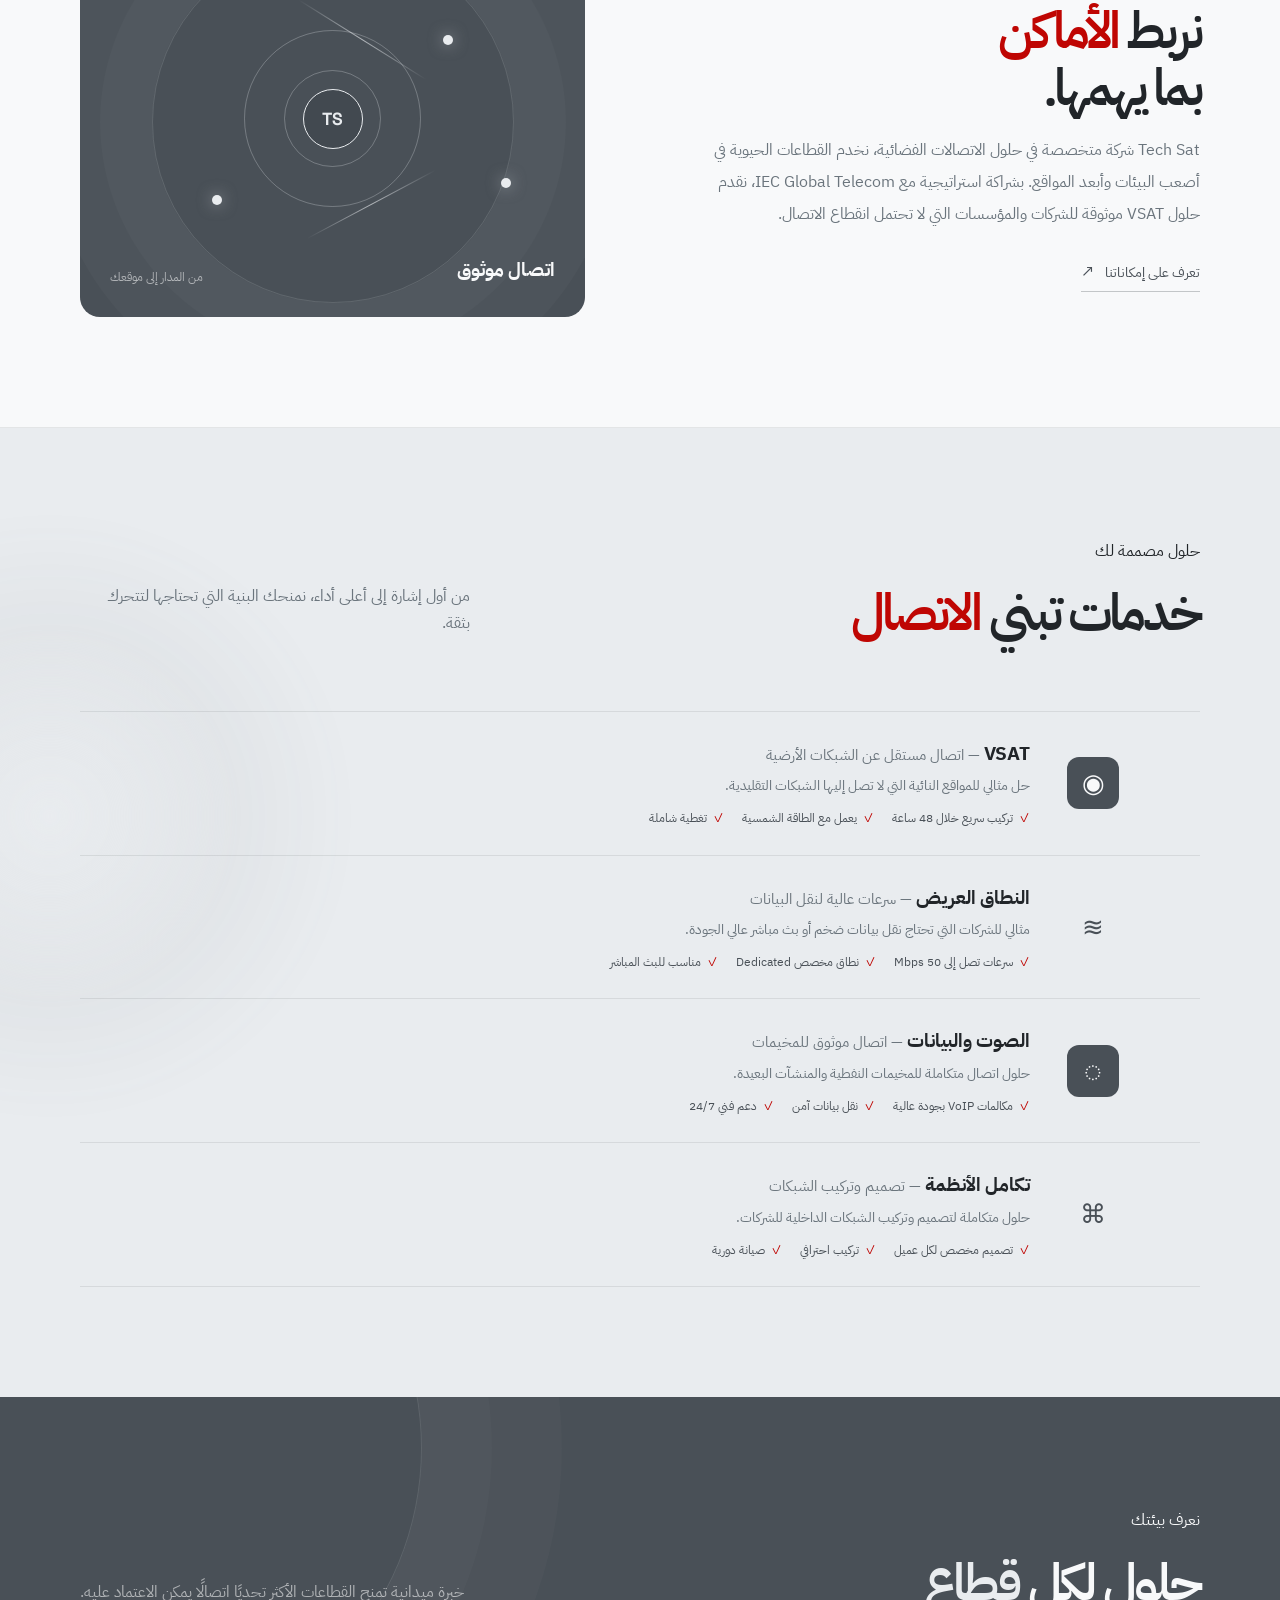
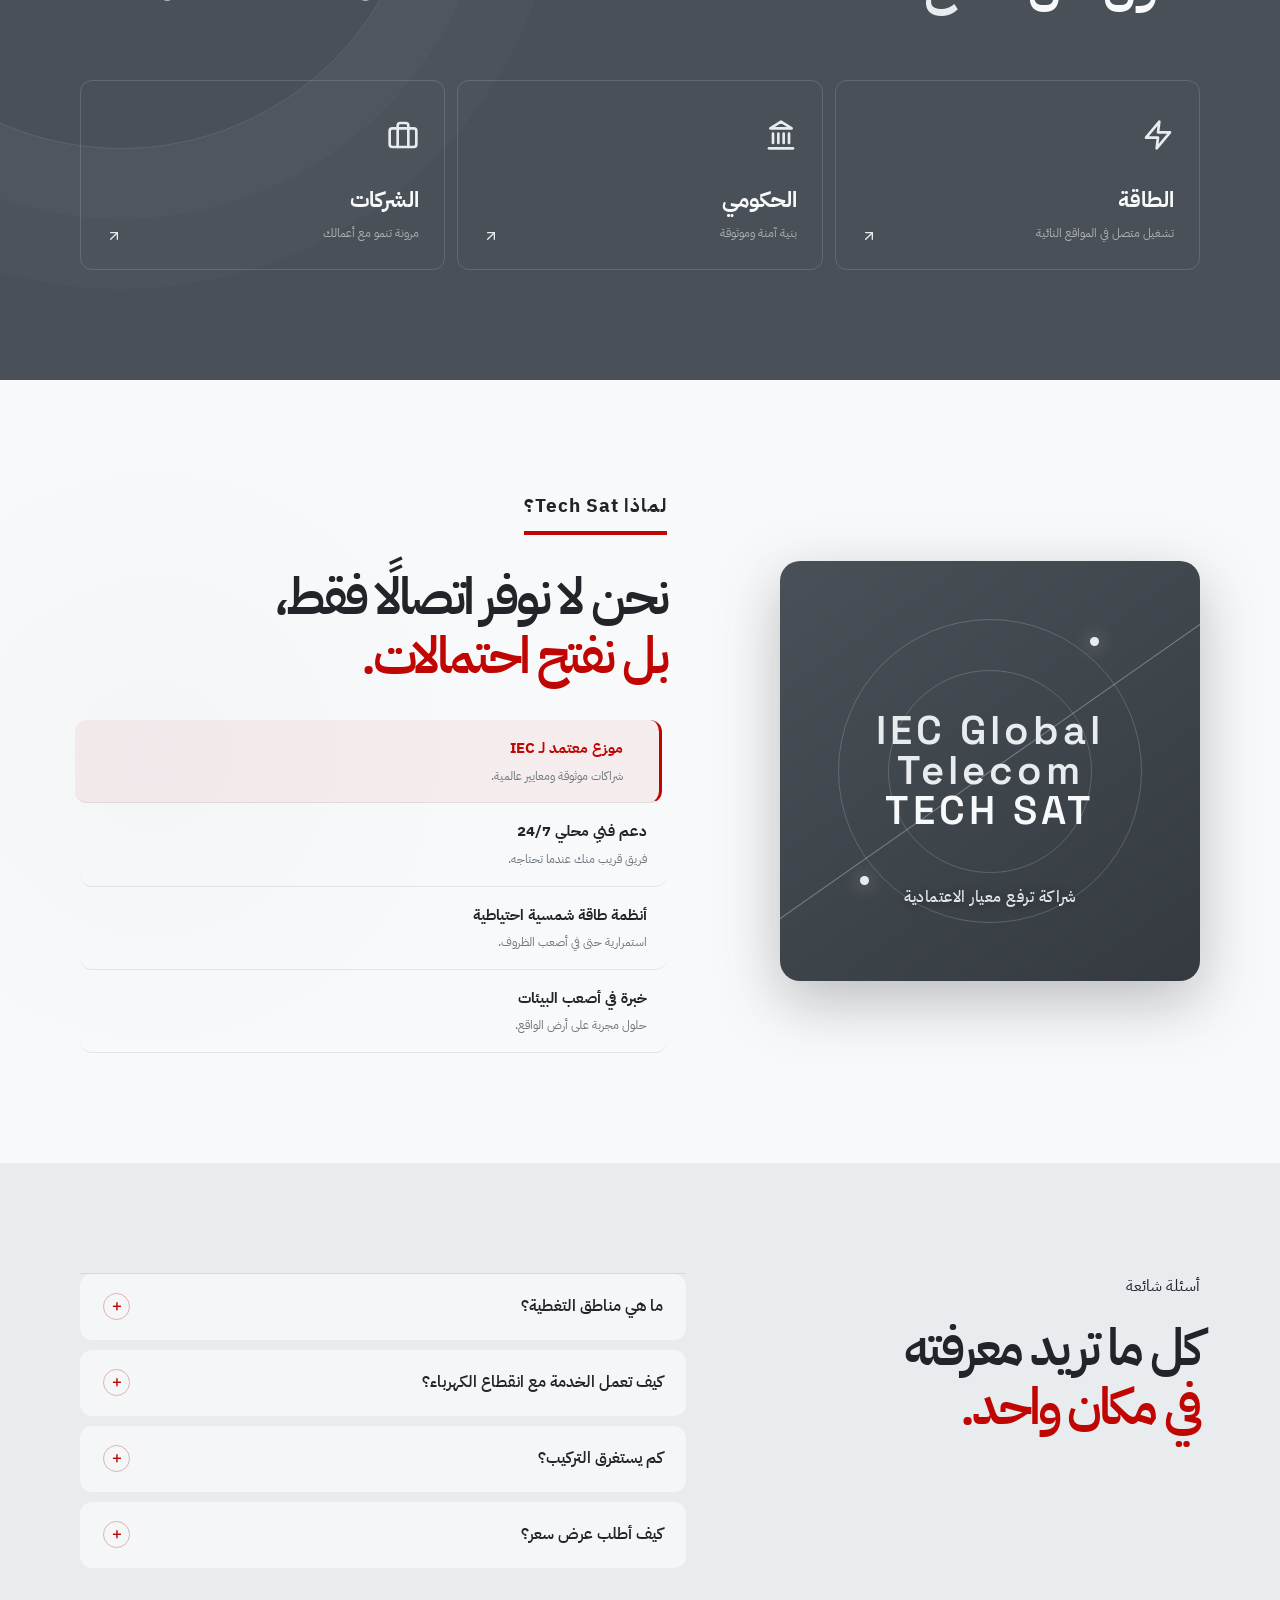
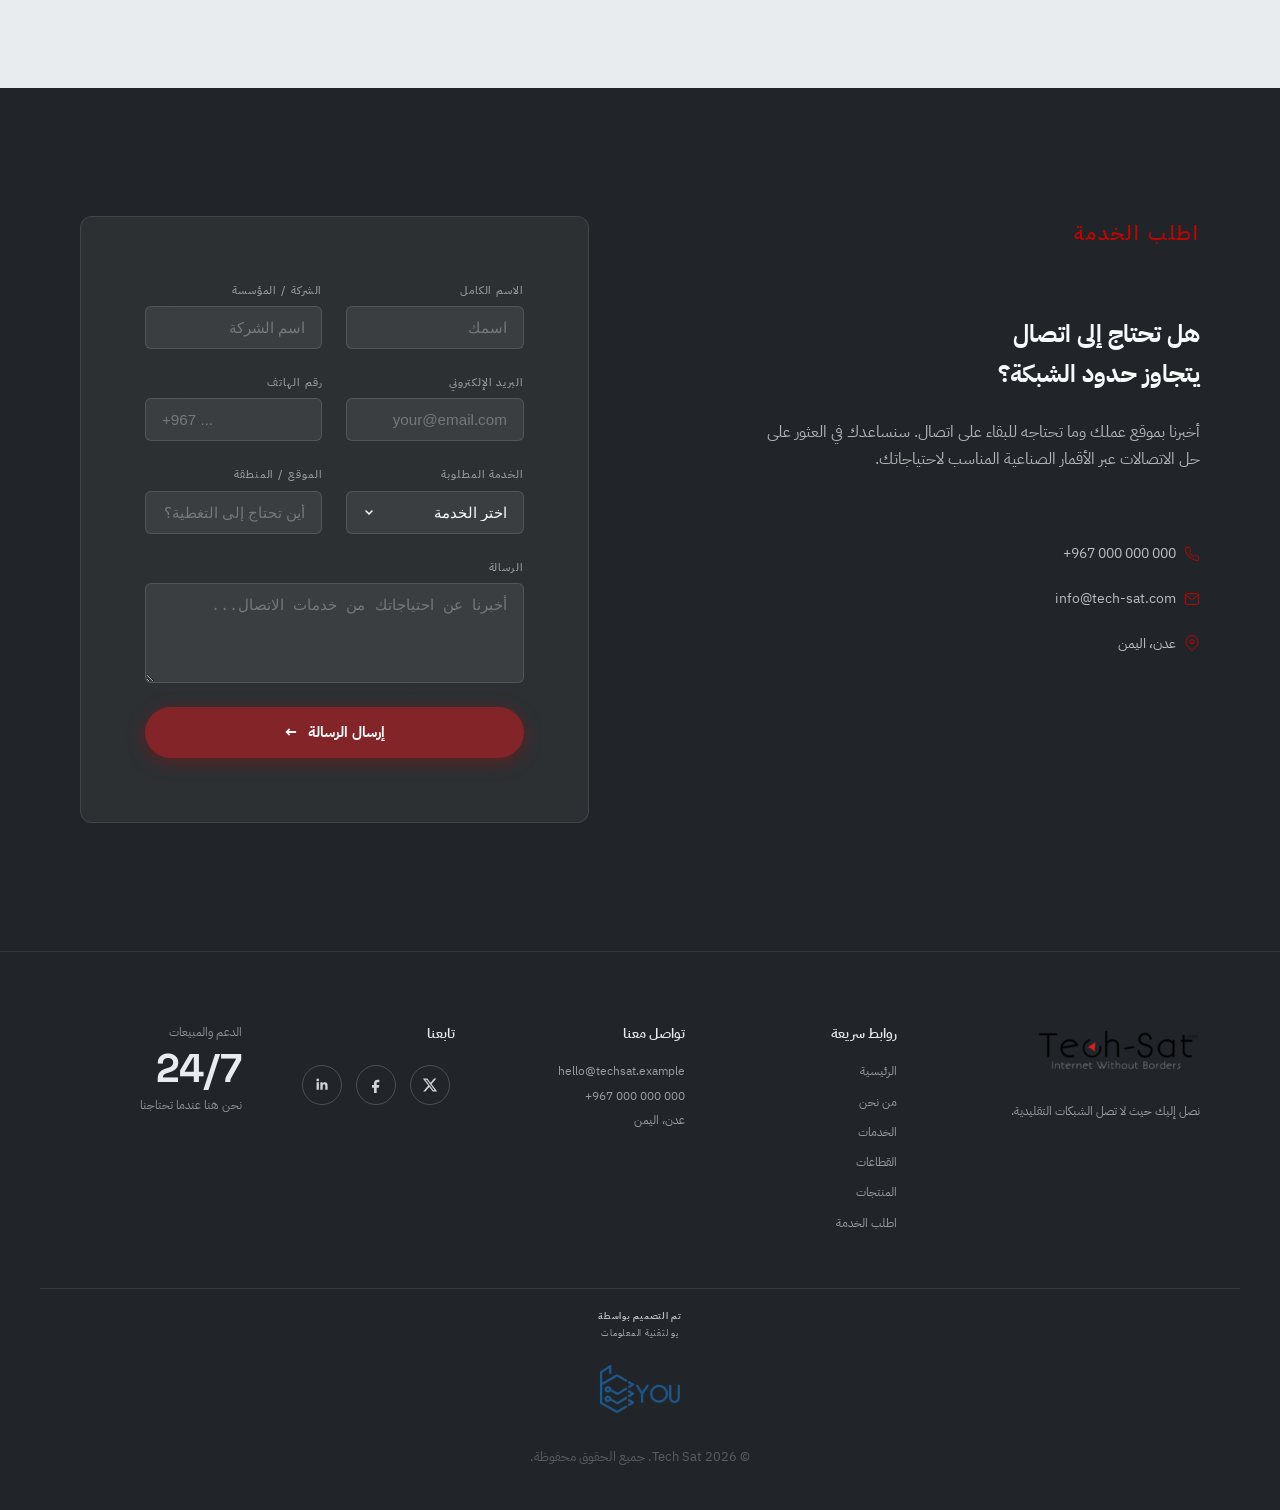
==== commit 12a4cd22: "Update social media links to point to the new URL" ====
--- a/index.html
+++ b/index.html
@@ -558,7 +558,7 @@
         </i>
     </a>
 
-        <a class="industry-card reveal" href="./industry/enterprise.html">
+        <a class="industry-card reveal" href="./industry/corporate.html">
         <span class="industry-symbol">
             <svg xmlns="http://www.w3.org/2000/svg" width="32" height="32" viewBox="0 0 24 24" fill="none" stroke="currentColor" stroke-width="2" stroke-linecap="round" stroke-linejoin="round">
                 <rect x="2" y="7" width="20" height="14" rx="2" ry="2"></rect>
@@ -579,6 +579,7 @@
         </section>
 
         <!-- ==================== WHY TECH SAT ==================== -->
+        <!-- ==================== WHY TECH SAT ==================== -->
         <section class="why-section section-pad">
 
             <div class="container why-layout">
@@ -975,7 +976,7 @@
                         <a href="index.html#industries">القطاعات</a>
                     </li>
                     <li>
-                        <a href="index.html#products">المنتجات</a>
+                        <a href="./Products/PR1.html">المنتجات</a>
                     </li>
                     <li>
                         <a href="request-service/request-service.html">اطلب الخدمة</a>
--- a/tech-sat.css
+++ b/tech-sat.css
@@ -1179,9 +1179,12 @@
   outline: none;
 }
 
+
+
 .why-point.is-selected p strong {
   color: var(--green);
 }
+
 /* ============================================================
    توهج الخيار النشط في "لماذا Tech Sat"
    ============================================================ */
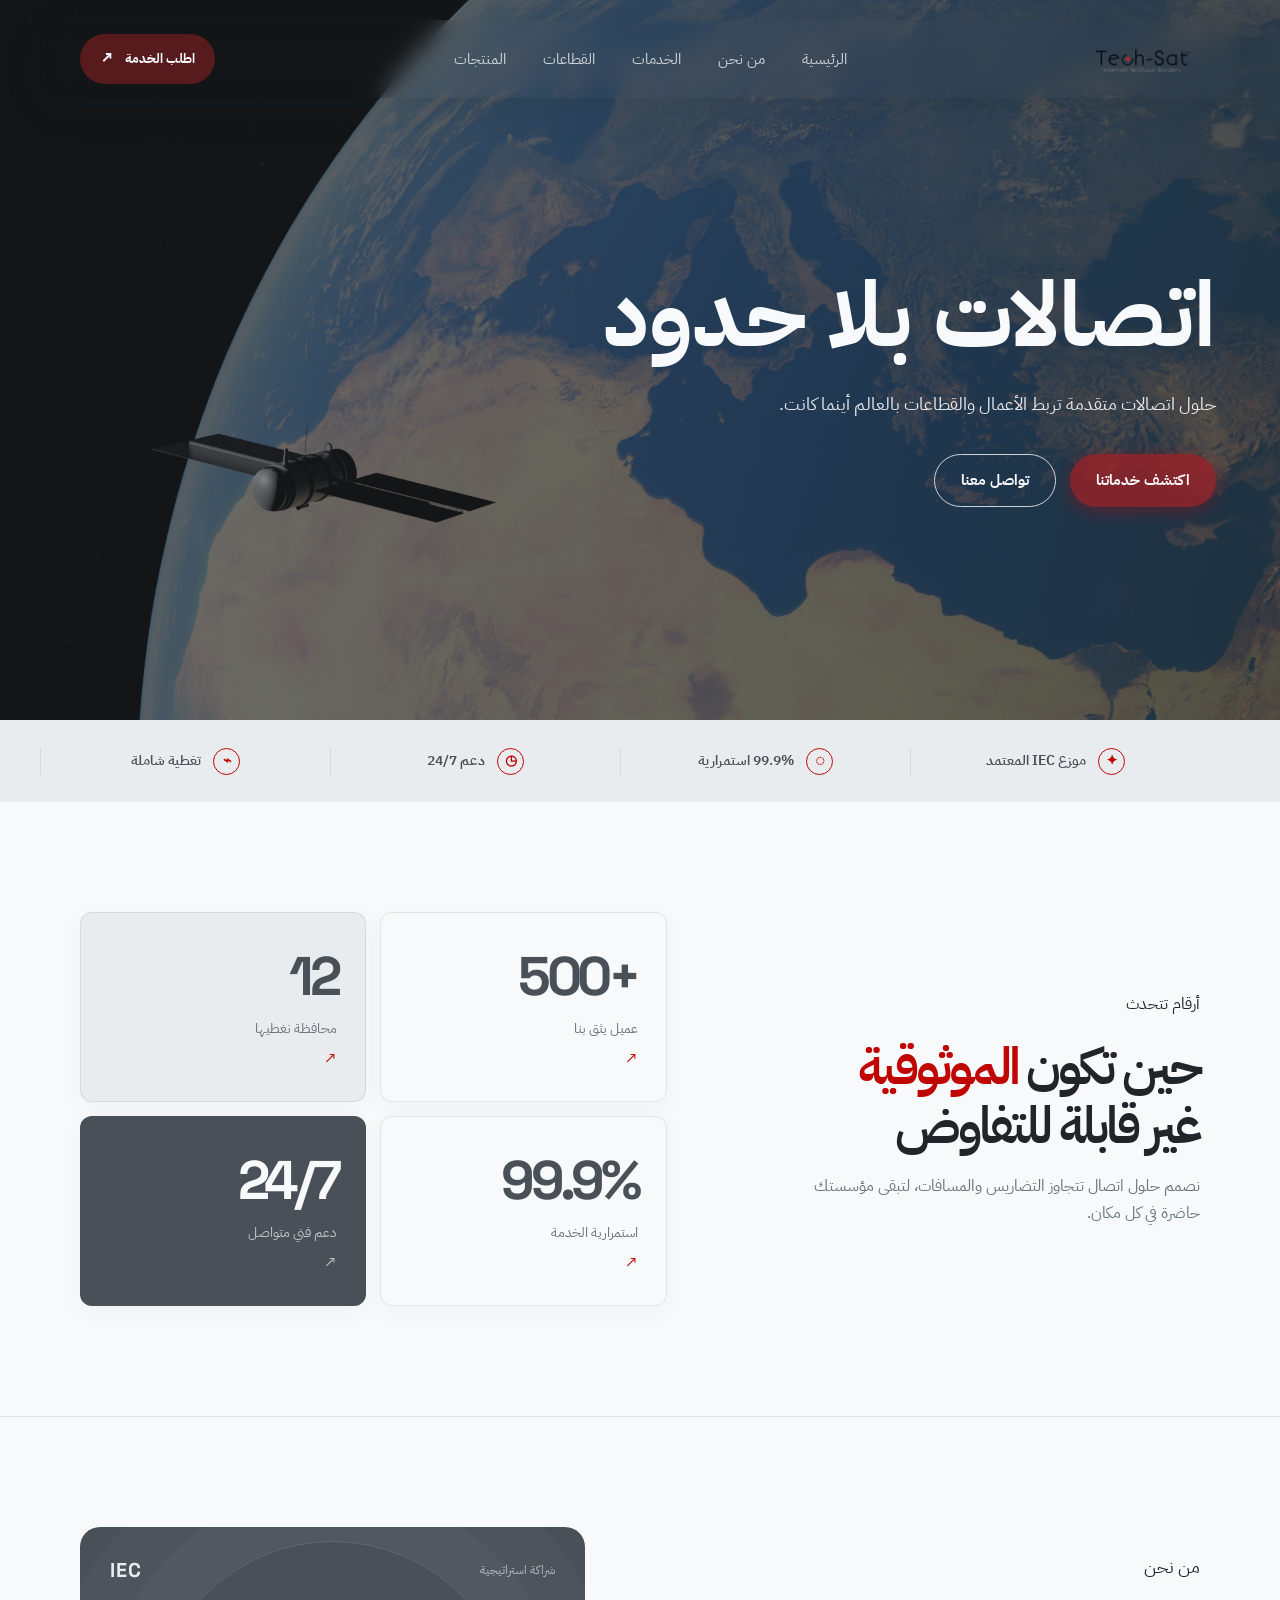
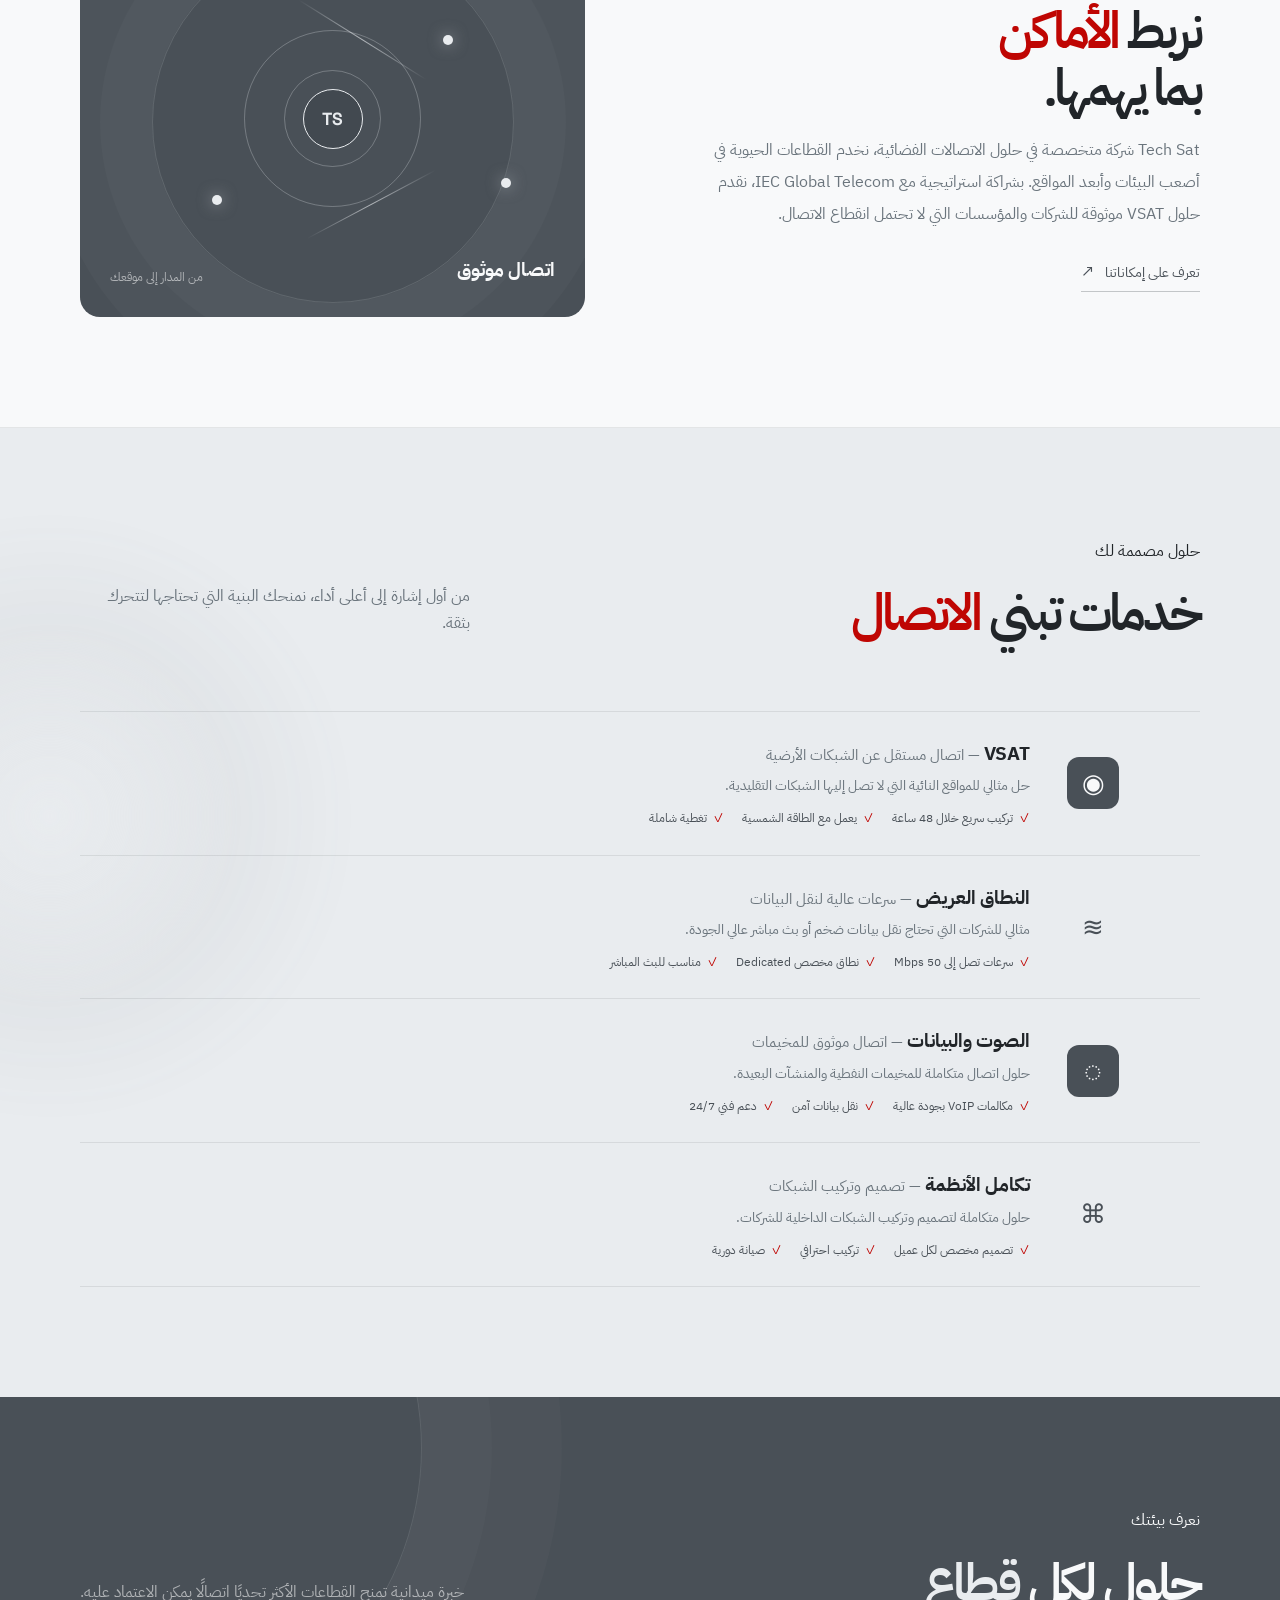
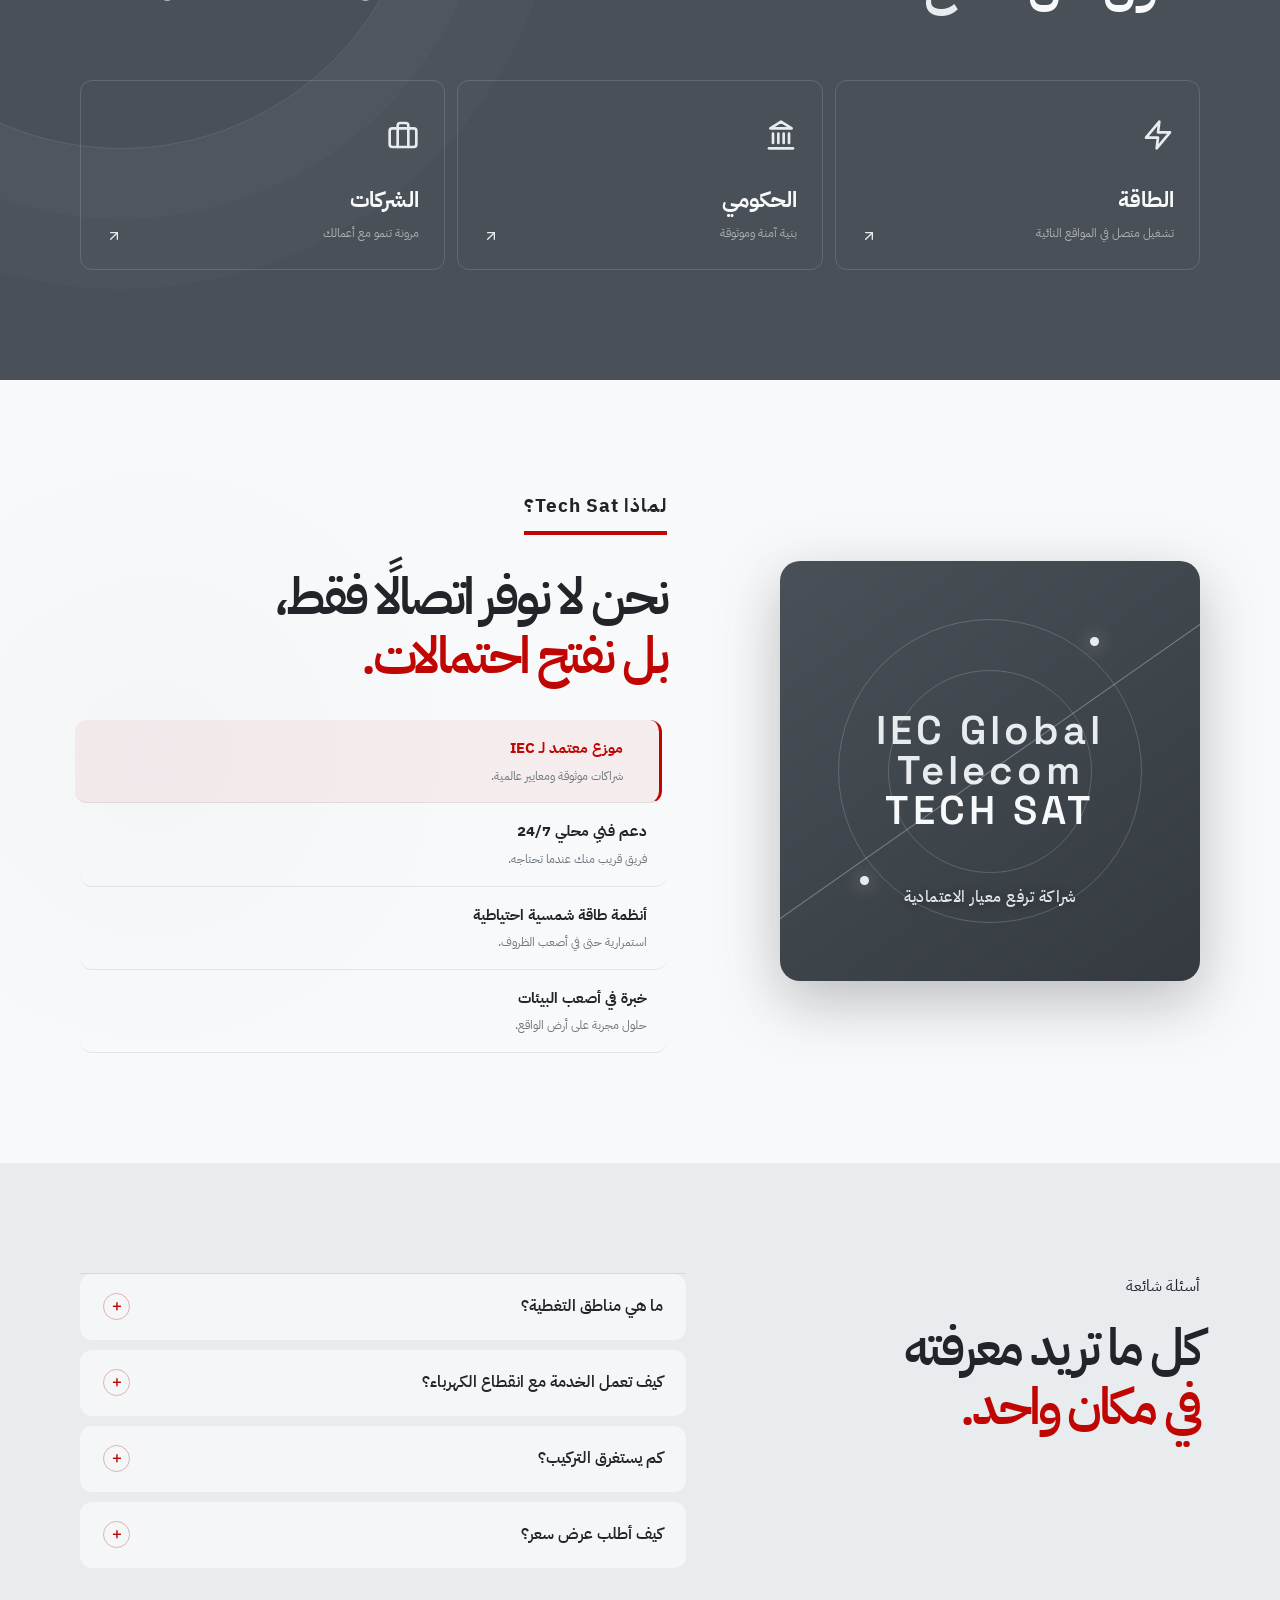
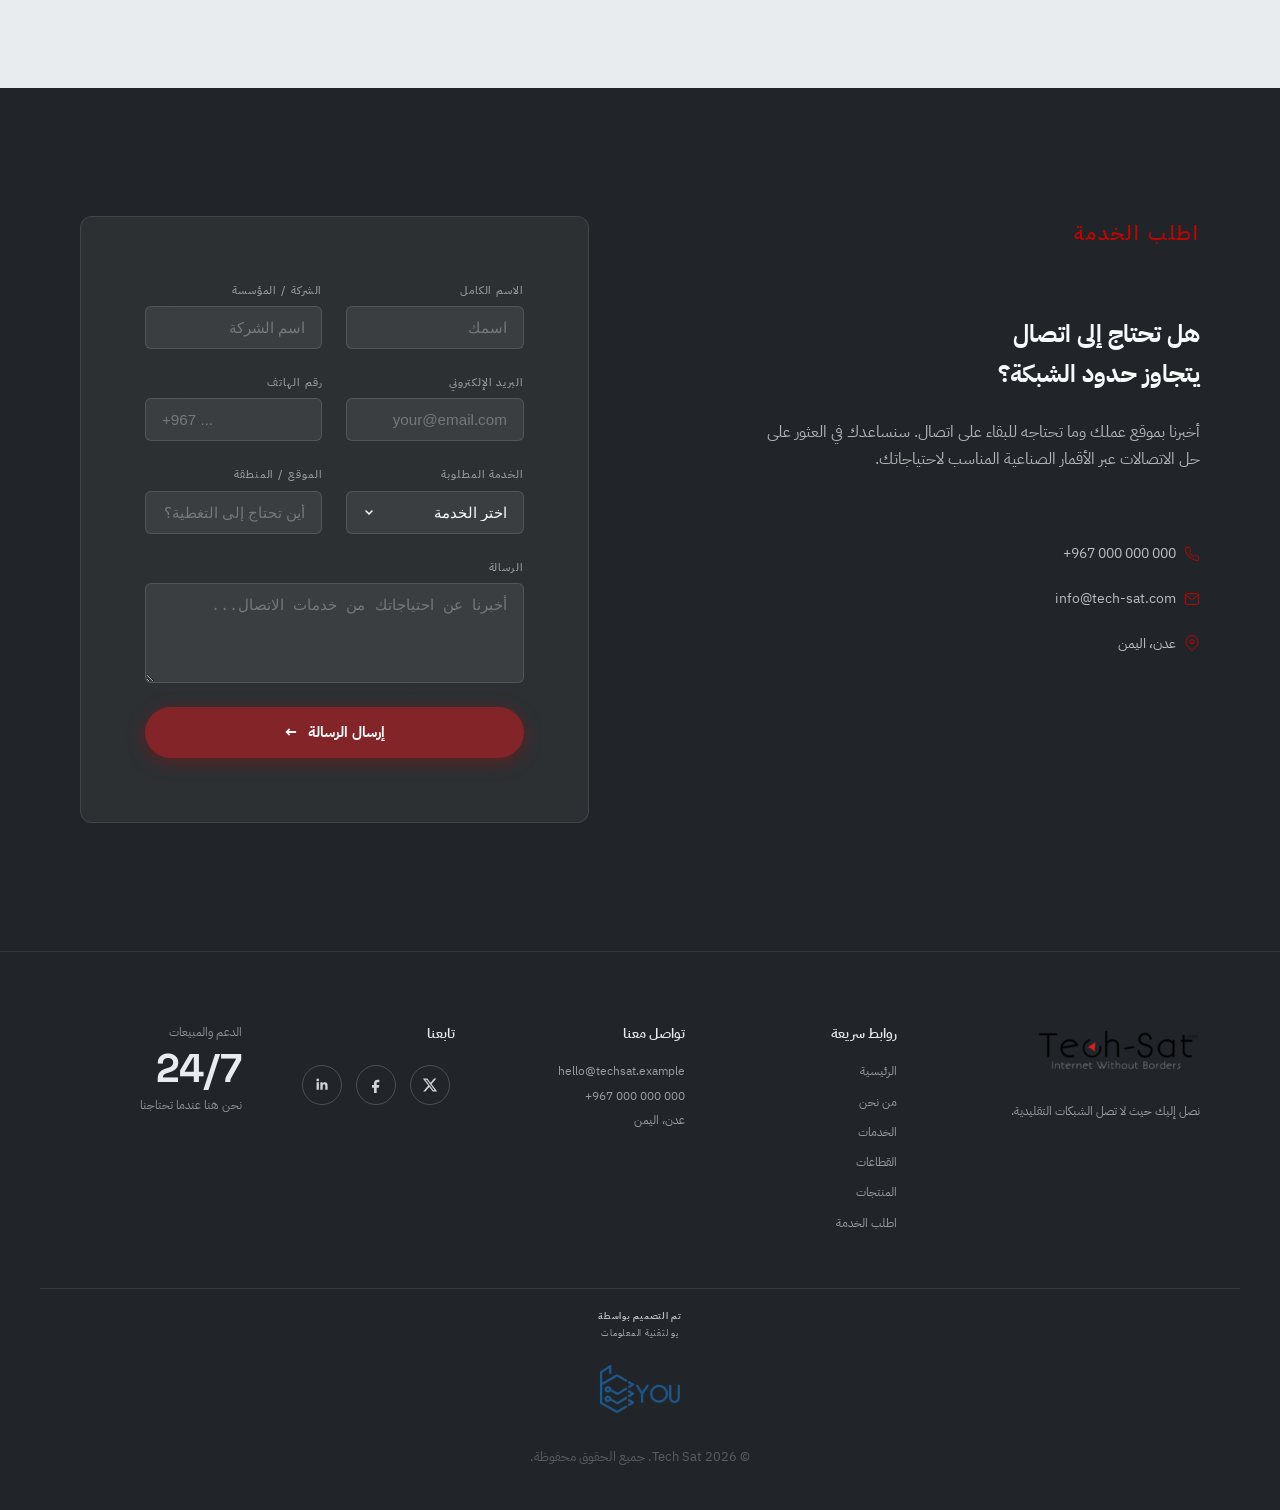
==== commit d2d309c2: "Fix request service links to use absolute paths" ====
--- a/index.html
+++ b/index.html
@@ -159,7 +159,7 @@
             <div class="nav-actions">
                 
 
-                <a class="header-cta" href="request-service/request-service.html">
+                <a class="header-cta" href="/request-service/request-service.html">
                     اطلب الخدمة
                     <span aria-hidden="true">↗</span>
                 </a>
@@ -195,7 +195,7 @@
                             اكتشف خدماتنا
                         </a>
 
-                        <a href="request-service/request-service.html" class="btn btn-secondary">
+                        <a href="/request-service/request-service.html" class="btn btn-secondary">
                             تواصل معنا
                         </a>
                     </div>
@@ -979,7 +979,7 @@
                         <a href="./Products/PR1.html">المنتجات</a>
                     </li>
                     <li>
-                        <a href="request-service/request-service.html">اطلب الخدمة</a>
+                        <a href="/request-service/request-service.html">اطلب الخدمة</a>
                     </li>
                 </ul>
             </div>
--- a/header.css
+++ b/header.css
@@ -33,9 +33,22 @@
 }
 
 .header-logo-img {
-    height: 38px; 
-    width: auto; 
+    height: 38px;
+    width: auto;
     display: block;
+    padding: 4px 8px;
+    border-radius: 8px;
+
+    transition:
+        background 0.4s ease,
+        filter 0.4s ease;
+}
+
+.site-header.scrolled .header-logo-img {
+    filter: drop-shadow(
+        0 0px 6px
+        rgb(255, 255, 255)
+    );
 }
 
 
